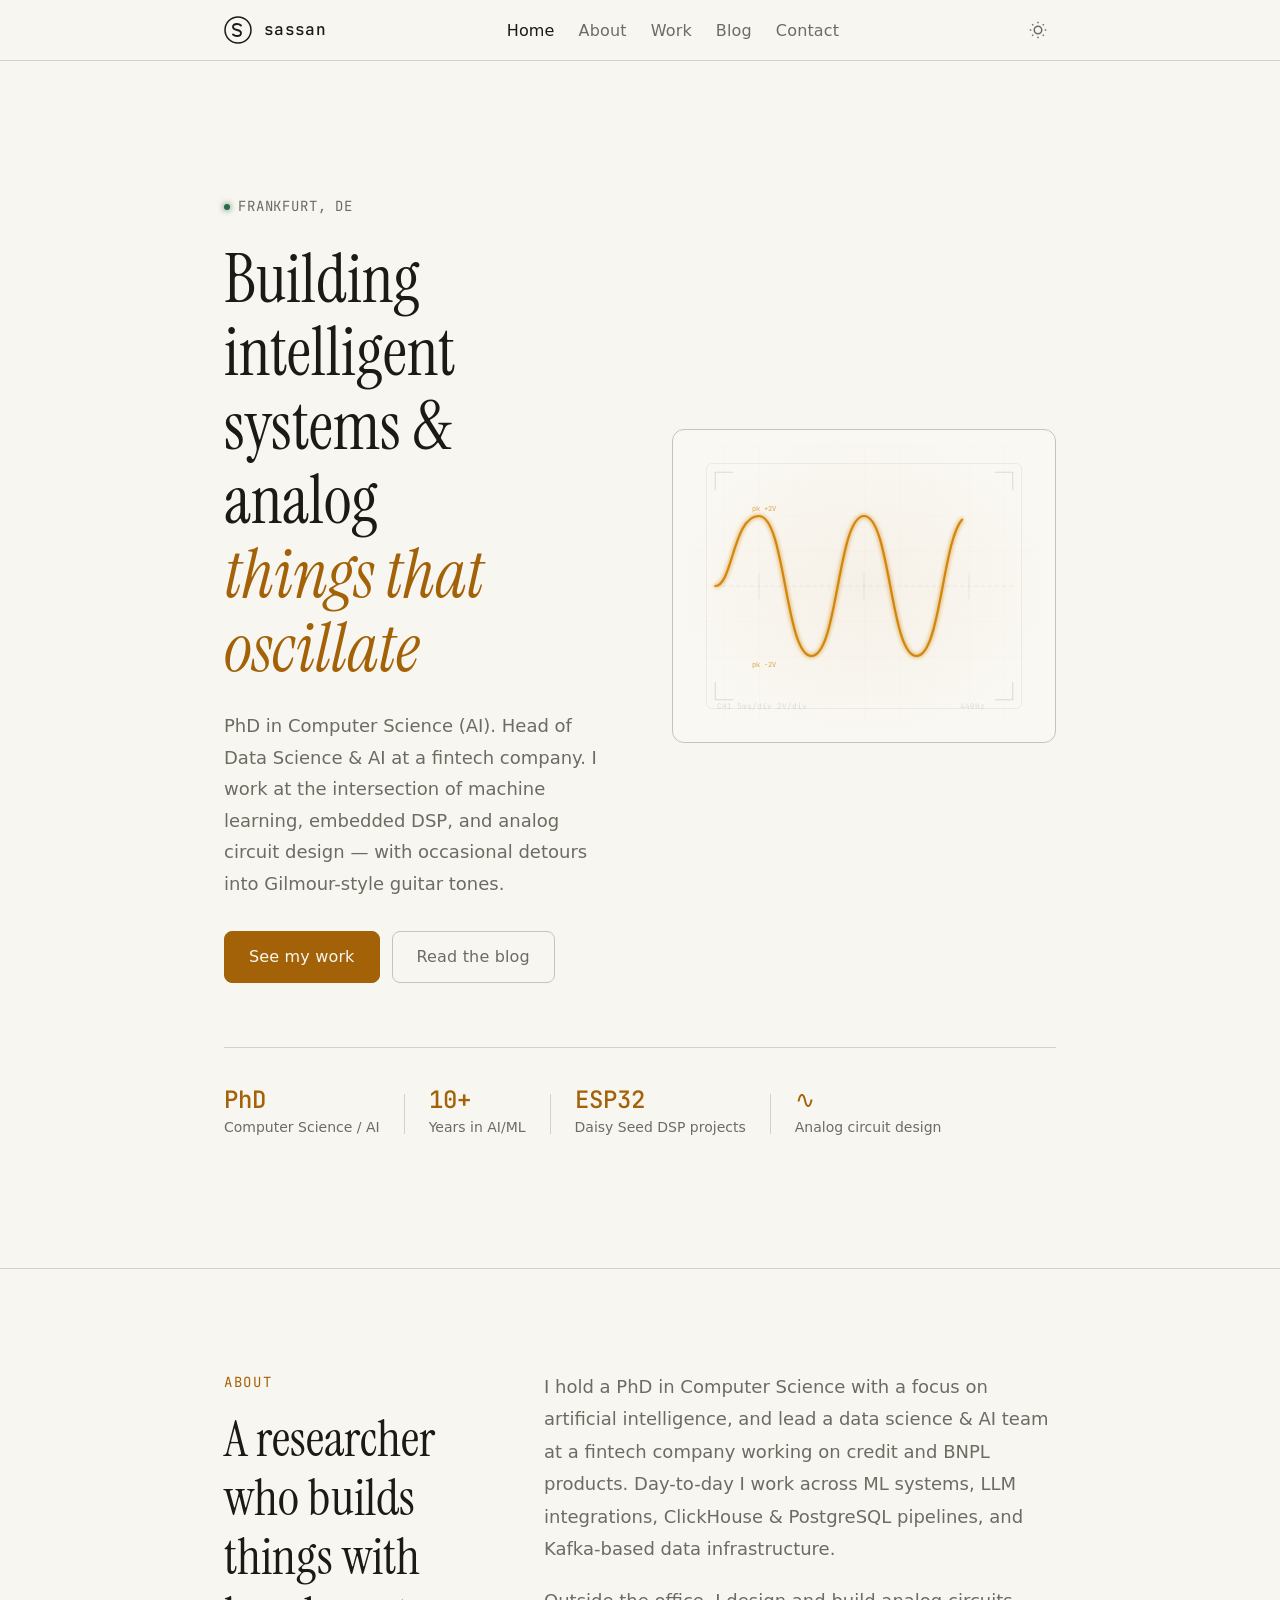
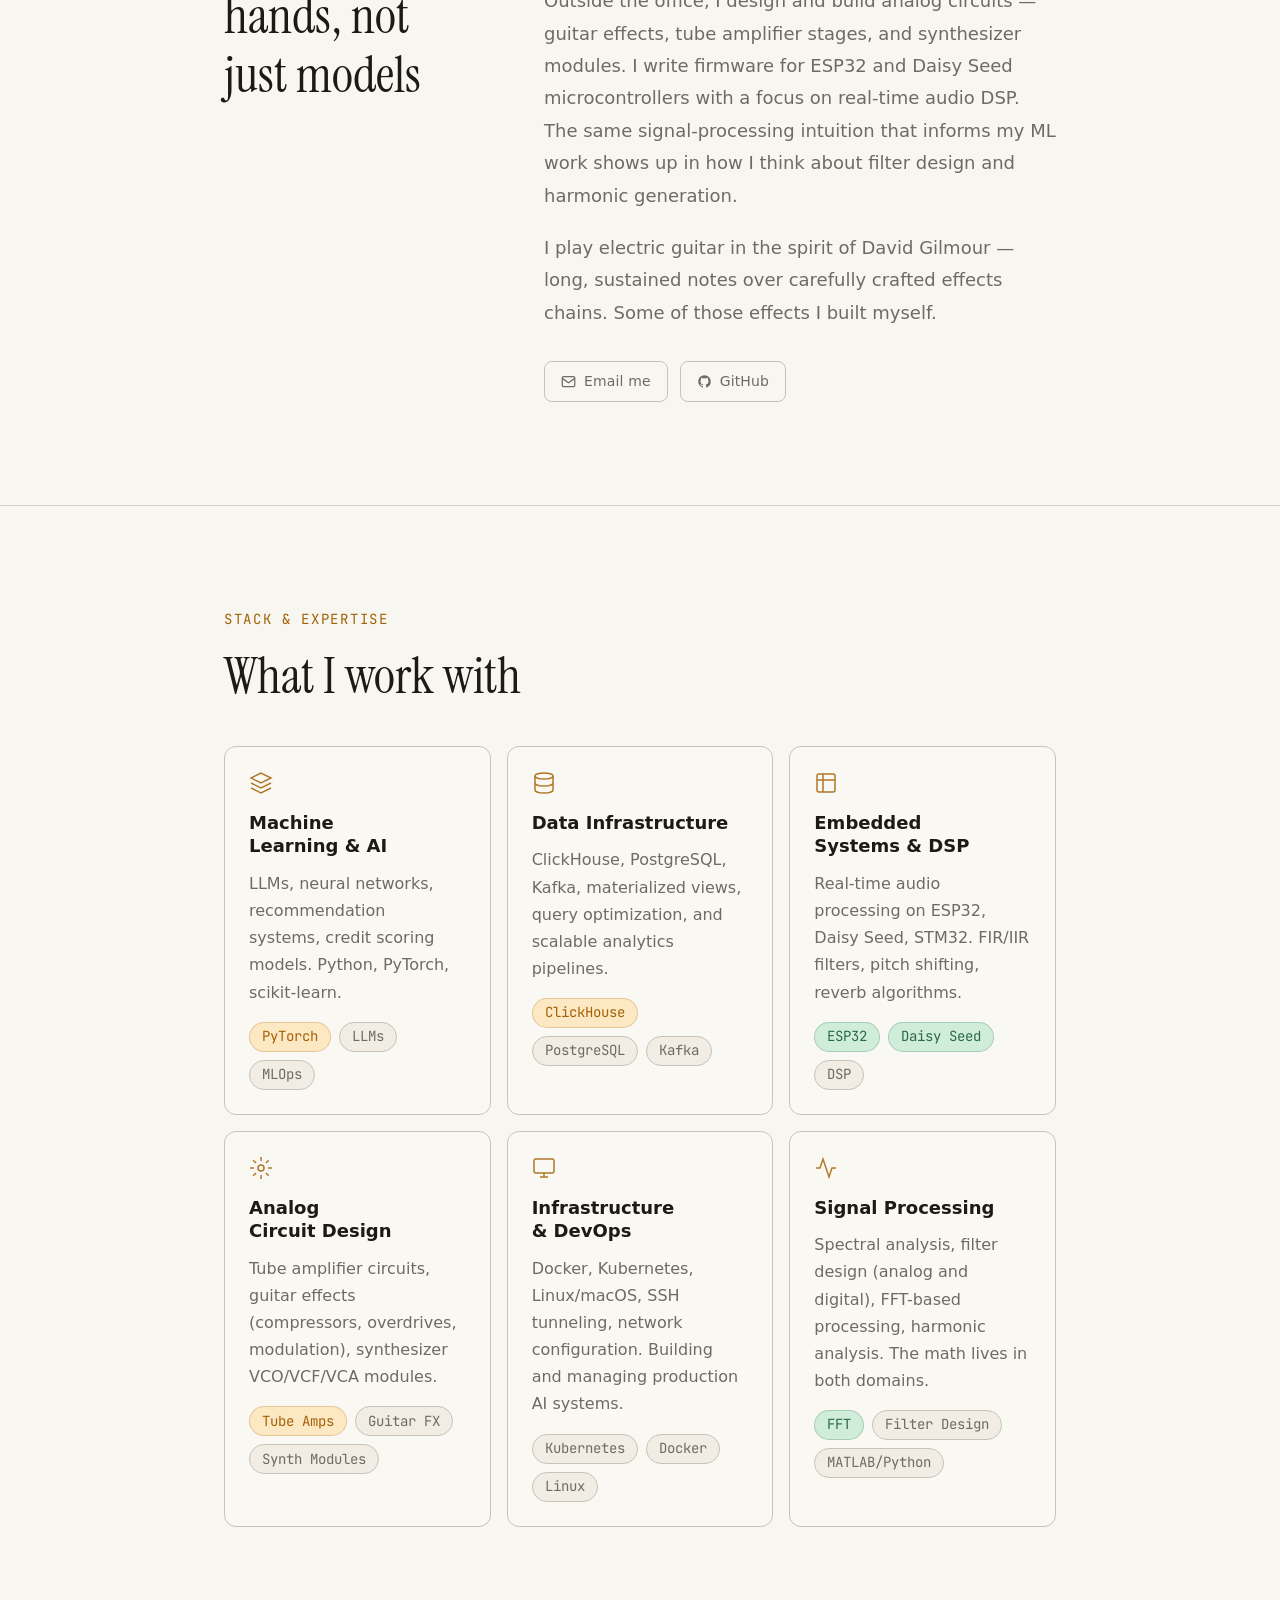
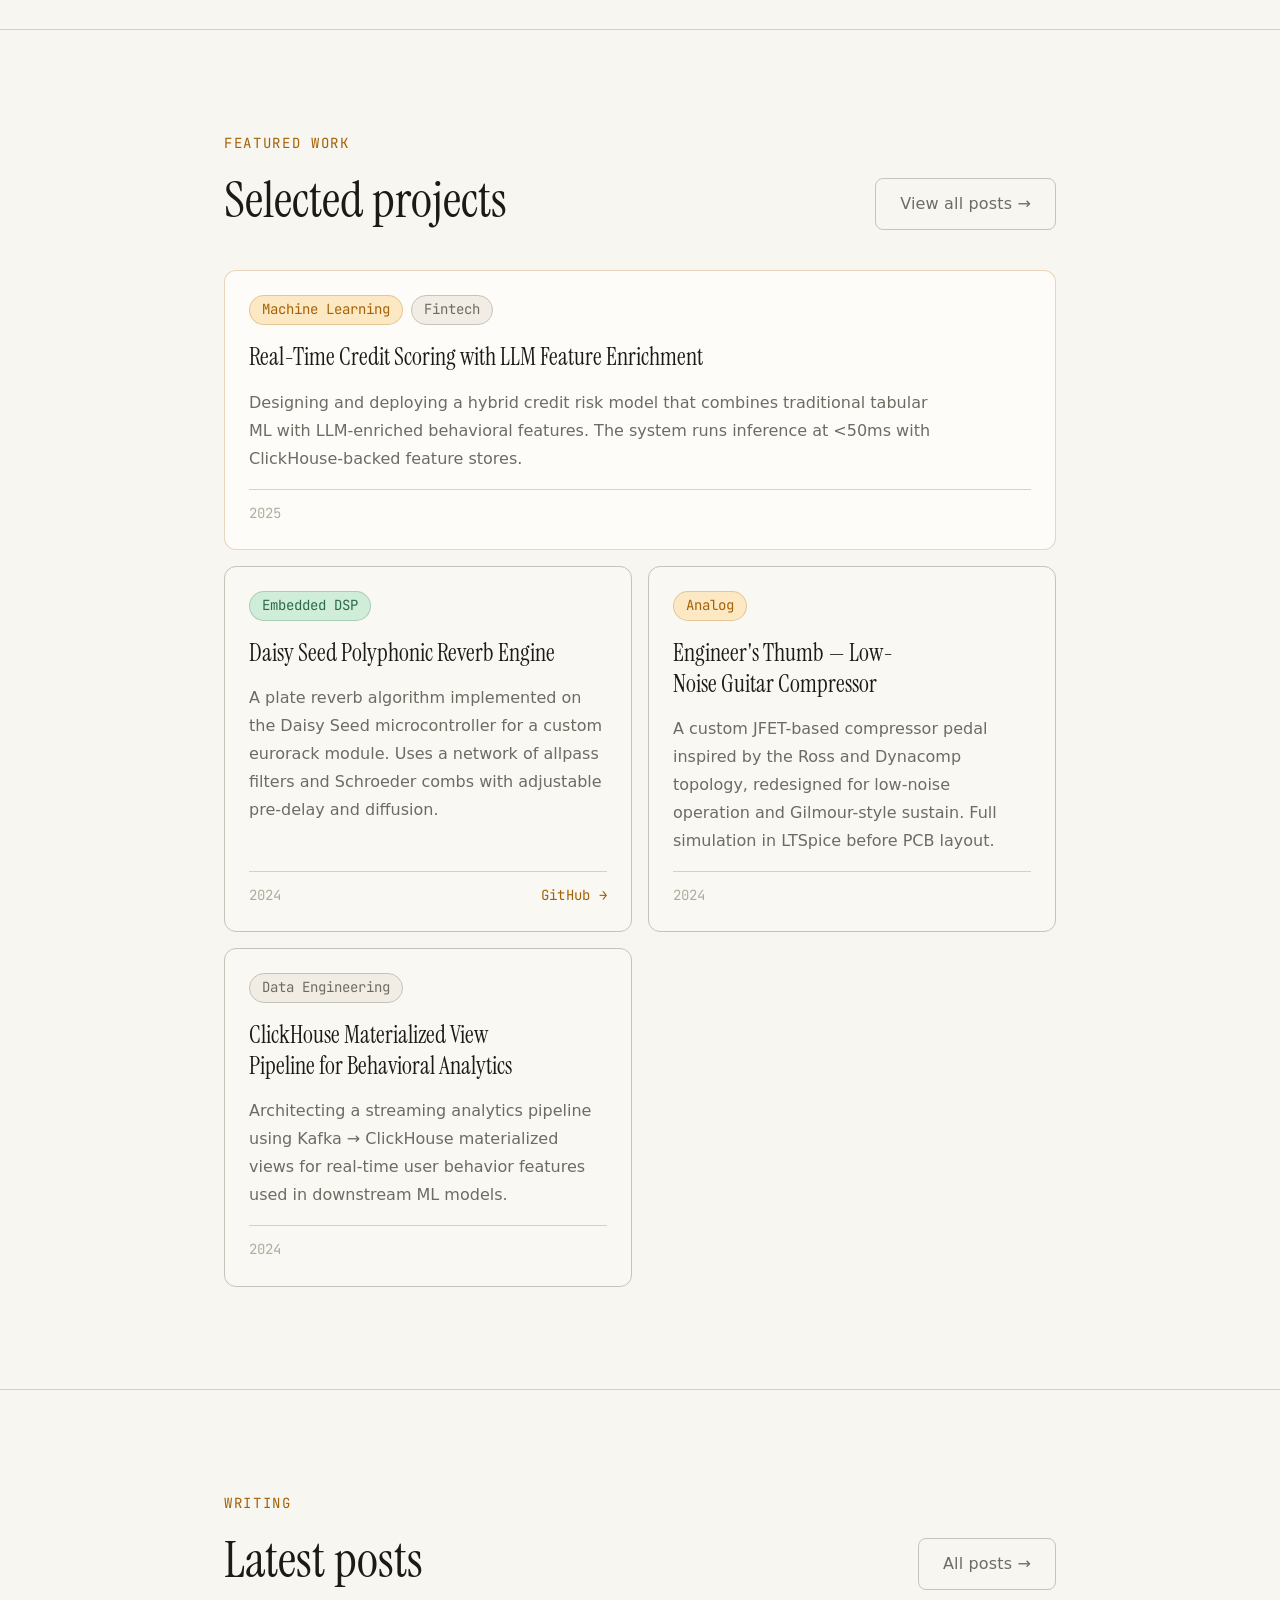
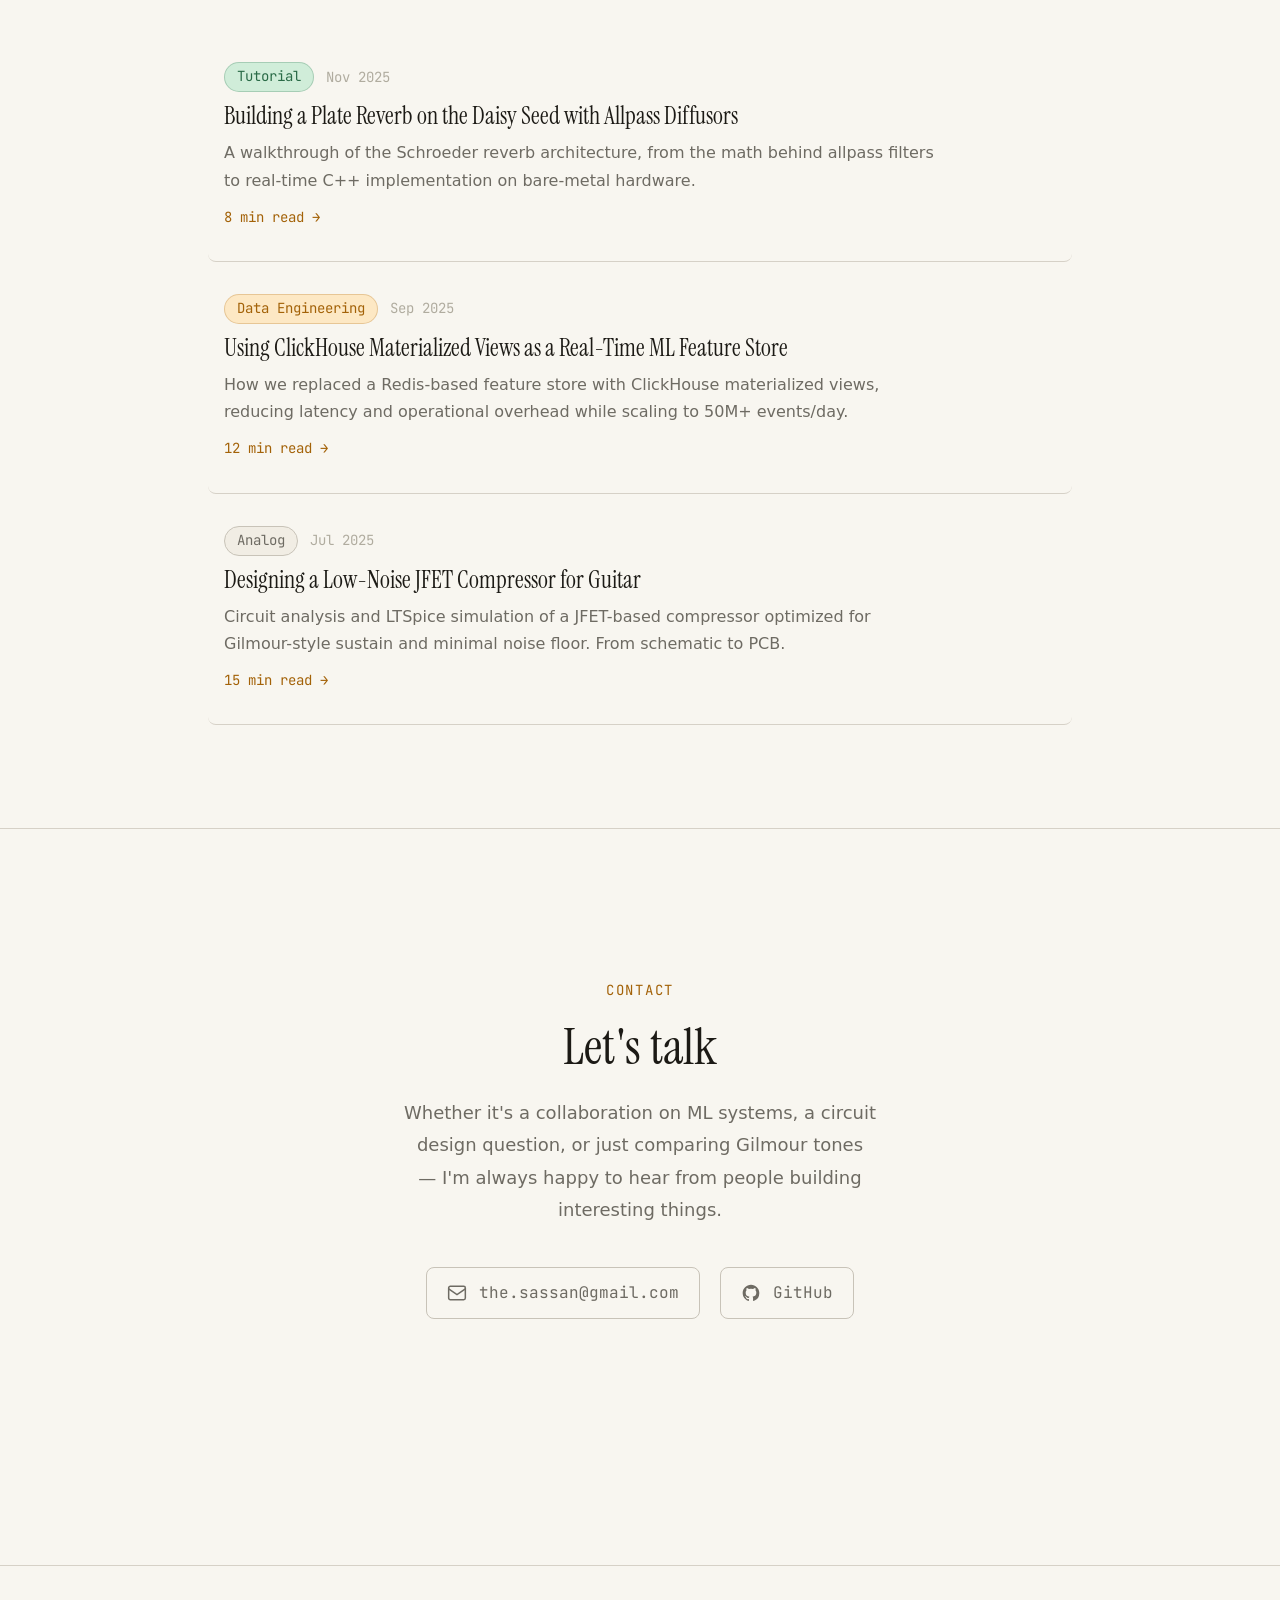
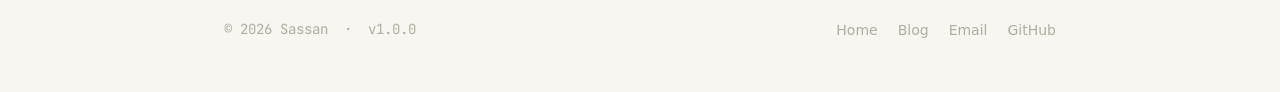
==== index.html @ 15b0aefb "Initial personal website — home, blog index, sample post" ====
<!DOCTYPE html>
<html lang="en" data-theme="dark">
<head>
  <meta charset="UTF-8" />
  <meta name="viewport" content="width=device-width, initial-scale=1.0" />
  <title>Sassan — AI Researcher, Engineer & Maker</title>
  <meta name="description" content="PhD in Computer Science (AI). Data Science & AI team lead. Builder of circuits, synthesizers, and intelligent systems." />
  <meta property="og:title" content="Sassan — AI Researcher, Engineer & Maker" />
  <meta property="og:description" content="PhD in CS/AI. Building intelligent systems, analog circuits, and DSP projects." />
  <meta property="og:type" content="website" />
  <link rel="canonical" href="https://yourusername.github.io" />

  <!-- Fonts -->
  <link rel="preconnect" href="https://fonts.googleapis.com" />
  <link rel="preconnect" href="https://fonts.gstatic.com" crossorigin />
  <link href="https://fonts.googleapis.com/css2?family=Instrument+Serif:ital@0;1&family=JetBrains+Mono:wght@300;400;500&display=swap" rel="stylesheet" />
  <link href="https://api.fontshare.com/v2/css?f[]=geist@300,400,500,600&display=swap" rel="stylesheet" />

  <!-- Favicon (inline SVG) -->
  <link rel="icon" href="data:image/svg+xml,<svg xmlns='http://www.w3.org/2000/svg' viewBox='0 0 32 32'><rect width='32' height='32' rx='6' fill='%23d4870a'/><text x='6' y='23' font-family='monospace' font-size='18' font-weight='bold' fill='%230e0d0b'>S</text></svg>" />

  <link rel="stylesheet" href="css/tokens.css" />
  <link rel="stylesheet" href="css/base.css" />
  <link rel="stylesheet" href="css/home.css" />

  <!-- Theme: apply before paint to prevent flash -->
  <script>
    (function(){
      var stored = null;
      var prefersDark = window.matchMedia('(prefers-color-scheme: dark)').matches;
      document.documentElement.setAttribute('data-theme', prefersDark ? 'dark' : 'light');
    })();
  </script>
</head>
<body>

  <!-- ======================================================
       HEADER
  ====================================================== -->
  <header class="site-header" id="site-header">
    <div class="container">
      <nav class="nav-inner" aria-label="Main navigation">
        <a href="/" class="nav-logo" aria-label="Sassan — home">
          <svg width="28" height="28" viewBox="0 0 28 28" fill="none" aria-hidden="true">
            <!-- Custom S-mark logo: sine wave through a circle -->
            <circle cx="14" cy="14" r="13" stroke="currentColor" stroke-width="1.5"/>
            <path d="M9 18.5 C9 18.5 10.5 20 13 20 C15.5 20 17 18.5 17 17 C17 15.5 15.5 14.5 13 14 C10.5 13.5 9 12.5 9 11 C9 9.5 10.5 8 13 8 C15.5 8 17 9.5 17 9.5" stroke="currentColor" stroke-width="1.8" stroke-linecap="round"/>
          </svg>
          <span>sassan</span>
        </a>

        <ul class="nav-links" id="nav-links" role="list">
          <li><a href="/" aria-current="page">Home</a></li>
          <li><a href="#about">About</a></li>
          <li><a href="#work">Work</a></li>
          <li><a href="blog/">Blog</a></li>
          <li><a href="#contact">Contact</a></li>
        </ul>

        <div class="nav-actions">
          <button class="theme-toggle" data-theme-toggle aria-label="Switch to light mode">
            <svg width="18" height="18" viewBox="0 0 24 24" fill="none" stroke="currentColor" stroke-width="2">
              <path d="M21 12.79A9 9 0 1 1 11.21 3 7 7 0 0 0 21 12.79z"/>
            </svg>
          </button>
          <button class="nav-mobile-toggle" id="nav-mobile-toggle" aria-label="Open menu" aria-expanded="false" aria-controls="nav-links">
            <svg width="20" height="20" viewBox="0 0 24 24" fill="none" stroke="currentColor" stroke-width="2">
              <line x1="3" y1="6" x2="21" y2="6"/><line x1="3" y1="12" x2="21" y2="12"/><line x1="3" y1="18" x2="21" y2="18"/>
            </svg>
          </button>
        </div>
      </nav>
    </div>
  </header>

  <main>

    <!-- ======================================================
         HERO
    ====================================================== -->
    <section class="hero" aria-labelledby="hero-heading">
      <div class="container">
        <div class="hero-inner">
          <div class="hero-text">
            <p class="hero-eyebrow">
              <span class="hero-eyebrow-dot"></span>
              Frankfurt, DE
            </p>
            <h1 class="hero-heading" id="hero-heading">
              Building intelligent<br>systems &amp; analog<br>
              <em>things that oscillate</em>
            </h1>
            <p class="hero-sub">
              PhD in Computer Science (AI). Head of Data Science &amp; AI at a fintech company.
              I work at the intersection of machine learning, embedded DSP, and analog circuit design —
              with occasional detours into Gilmour-style guitar tones.
            </p>
            <div class="hero-cta">
              <a href="#work" class="btn btn--primary">See my work</a>
              <a href="blog/" class="btn btn--ghost">Read the blog</a>
            </div>
          </div>

          <div class="hero-visual" aria-hidden="true">
            <div class="hero-circuit-art">
              <!-- Decorative oscilloscope / circuit art SVG -->
              <svg viewBox="0 0 400 320" fill="none" xmlns="http://www.w3.org/2000/svg" class="circuit-svg">
                <!-- Grid -->
                <defs>
                  <pattern id="grid" width="40" height="40" patternUnits="userSpaceOnUse">
                    <path d="M 40 0 L 0 0 0 40" fill="none" stroke="currentColor" stroke-width="0.5" opacity="0.12"/>
                  </pattern>
                  <filter id="glow">
                    <feGaussianBlur stdDeviation="2.5" result="coloredBlur"/>
                    <feMerge><feMergeNode in="coloredBlur"/><feMergeNode in="SourceGraphic"/></feMerge>
                  </filter>
                </defs>
                <rect width="400" height="320" fill="url(#grid)" rx="8"/>

                <!-- Oscilloscope bezel -->
                <rect x="20" y="20" width="360" height="280" rx="6" stroke="currentColor" stroke-width="1" opacity="0.2"/>

                <!-- Sine wave path -->
                <path class="osc-wave"
                  d="M 30 160 C 50 160 50 80 80 80 C 110 80 110 240 140 240 C 170 240 170 80 200 80 C 230 80 230 240 260 240 C 290 240 290 80 320 80 C 350 80 350 160 370 160"
                  stroke="#d4870a" stroke-width="2.5" filter="url(#glow)" stroke-linecap="round"/>

                <!-- Horizontal axis -->
                <line x1="30" y1="160" x2="370" y2="160" stroke="currentColor" stroke-width="0.8" opacity="0.3" stroke-dasharray="4 4"/>

                <!-- Vertical markers -->
                <line x1="80" y1="145" x2="80" y2="175" stroke="currentColor" stroke-width="0.8" opacity="0.3"/>
                <line x1="200" y1="145" x2="200" y2="175" stroke="currentColor" stroke-width="0.8" opacity="0.3"/>
                <line x1="320" y1="145" x2="320" y2="175" stroke="currentColor" stroke-width="0.8" opacity="0.3"/>

                <!-- Labels -->
                <text x="32" y="300" font-family="'JetBrains Mono', monospace" font-size="9" fill="currentColor" opacity="0.35">CH1  5ms/div  2V/div</text>
                <text x="310" y="300" font-family="'JetBrains Mono', monospace" font-size="9" fill="currentColor" opacity="0.35">440Hz</text>

                <!-- Corner decorations -->
                <path d="M 30 50 L 30 30 L 50 30" stroke="currentColor" stroke-width="1.2" opacity="0.4" stroke-linecap="round"/>
                <path d="M 370 50 L 370 30 L 350 30" stroke="currentColor" stroke-width="1.2" opacity="0.4" stroke-linecap="round"/>
                <path d="M 30 270 L 30 290 L 50 290" stroke="currentColor" stroke-width="1.2" opacity="0.4" stroke-linecap="round"/>
                <path d="M 370 270 L 370 290 L 350 290" stroke="currentColor" stroke-width="1.2" opacity="0.4" stroke-linecap="round"/>

                <!-- Data labels floating -->
                <text x="72" y="74" font-family="'JetBrains Mono', monospace" font-size="8" fill="#d4870a" opacity="0.7">pk +2V</text>
                <text x="72" y="252" font-family="'JetBrains Mono', monospace" font-size="8" fill="#d4870a" opacity="0.7">pk -2V</text>
              </svg>
            </div>
          </div>
        </div>

        <!-- Stat strip -->
        <div class="hero-stats" role="list">
          <div class="stat" role="listitem">
            <span class="stat-value">PhD</span>
            <span class="stat-label">Computer Science / AI</span>
          </div>
          <div class="stat-divider" aria-hidden="true"></div>
          <div class="stat" role="listitem">
            <span class="stat-value">10+</span>
            <span class="stat-label">Years in AI/ML</span>
          </div>
          <div class="stat-divider" aria-hidden="true"></div>
          <div class="stat" role="listitem">
            <span class="stat-value">ESP32</span>
            <span class="stat-label">Daisy Seed DSP projects</span>
          </div>
          <div class="stat-divider" aria-hidden="true"></div>
          <div class="stat" role="listitem">
            <span class="stat-value">∿</span>
            <span class="stat-label">Analog circuit design</span>
          </div>
        </div>
      </div>
    </section>

    <!-- ======================================================
         ABOUT
    ====================================================== -->
    <section class="section about-section" id="about" aria-labelledby="about-heading">
      <div class="container">
        <div class="about-grid">
          <div class="about-left">
            <p class="section-label">About</p>
            <h2 class="section-title" id="about-heading">A researcher who builds things with hands, not just models</h2>
          </div>
          <div class="about-right">
            <p class="about-body">
              I hold a PhD in Computer Science with a focus on artificial intelligence, and lead a
              data science &amp; AI team at a fintech company working on credit and BNPL products.
              Day-to-day I work across ML systems, LLM integrations, ClickHouse &amp; PostgreSQL pipelines,
              and Kafka-based data infrastructure.
            </p>
            <p class="about-body">
              Outside the office, I design and build analog circuits — guitar effects, tube amplifier stages,
              and synthesizer modules. I write firmware for ESP32 and Daisy Seed microcontrollers
              with a focus on real-time audio DSP. The same signal-processing intuition that informs
              my ML work shows up in how I think about filter design and harmonic generation.
            </p>
            <p class="about-body">
              I play electric guitar in the spirit of David Gilmour — long, sustained notes over
              carefully crafted effects chains. Some of those effects I built myself.
            </p>
            <div class="about-links">
              <a href="mailto:the.sassan@gmail.com" class="btn btn--ghost btn--sm">
                <svg width="15" height="15" viewBox="0 0 24 24" fill="none" stroke="currentColor" stroke-width="2" aria-hidden="true"><rect x="2" y="4" width="20" height="16" rx="2"/><path d="m22 7-10 7L2 7"/></svg>
                Email me
              </a>
              <a href="https://github.com/yourusername" class="btn btn--ghost btn--sm" target="_blank" rel="noopener">
                <svg width="15" height="15" viewBox="0 0 24 24" fill="currentColor" aria-hidden="true"><path d="M12 2C6.477 2 2 6.484 2 12.017c0 4.425 2.865 8.18 6.839 9.504.5.092.682-.217.682-.483 0-.237-.008-.868-.013-1.703-2.782.605-3.369-1.343-3.369-1.343-.454-1.158-1.11-1.466-1.11-1.466-.908-.62.069-.608.069-.608 1.003.07 1.531 1.032 1.531 1.032.892 1.53 2.341 1.088 2.91.832.092-.647.35-1.088.636-1.338-2.22-.253-4.555-1.113-4.555-4.951 0-1.093.39-1.988 1.029-2.688-.103-.253-.446-1.272.098-2.65 0 0 .84-.27 2.75 1.026A9.564 9.564 0 0 1 12 6.844a9.59 9.59 0 0 1 2.504.337c1.909-1.296 2.747-1.027 2.747-1.027.546 1.379.202 2.398.1 2.651.64.7 1.028 1.595 1.028 2.688 0 3.848-2.339 4.695-4.566 4.943.359.309.678.92.678 1.855 0 1.338-.012 2.419-.012 2.747 0 .268.18.58.688.482A10.02 10.02 0 0 0 22 12.017C22 6.484 17.522 2 12 2z"/></svg>
                GitHub
              </a>
            </div>
          </div>
        </div>
      </div>
    </section>

    <!-- ======================================================
         SKILLS / STACK
    ====================================================== -->
    <section class="section skills-section" id="skills" aria-labelledby="skills-heading">
      <div class="container">
        <p class="section-label">Stack &amp; Expertise</p>
        <h2 class="section-title" id="skills-heading">What I work with</h2>

        <div class="skills-grid">
          <div class="skill-card">
            <div class="skill-icon" aria-hidden="true">
              <svg width="24" height="24" viewBox="0 0 24 24" fill="none" stroke="currentColor" stroke-width="1.5">
                <path d="M12 2L2 7l10 5 10-5-10-5z"/><path d="M2 17l10 5 10-5"/><path d="M2 12l10 5 10-5"/>
              </svg>
            </div>
            <h3 class="skill-title">Machine Learning &amp; AI</h3>
            <p class="skill-body">LLMs, neural networks, recommendation systems, credit scoring models. Python, PyTorch, scikit-learn.</p>
            <div class="skill-tags">
              <span class="tag tag--amber">PyTorch</span>
              <span class="tag">LLMs</span>
              <span class="tag">MLOps</span>
            </div>
          </div>

          <div class="skill-card">
            <div class="skill-icon" aria-hidden="true">
              <svg width="24" height="24" viewBox="0 0 24 24" fill="none" stroke="currentColor" stroke-width="1.5">
                <ellipse cx="12" cy="5" rx="9" ry="3"/><path d="M3 5v14a9 3 0 0 0 18 0V5"/><path d="M3 12a9 3 0 0 0 18 0"/>
              </svg>
            </div>
            <h3 class="skill-title">Data Infrastructure</h3>
            <p class="skill-body">ClickHouse, PostgreSQL, Kafka, materialized views, query optimization, and scalable analytics pipelines.</p>
            <div class="skill-tags">
              <span class="tag tag--amber">ClickHouse</span>
              <span class="tag">PostgreSQL</span>
              <span class="tag">Kafka</span>
            </div>
          </div>

          <div class="skill-card">
            <div class="skill-icon" aria-hidden="true">
              <svg width="24" height="24" viewBox="0 0 24 24" fill="none" stroke="currentColor" stroke-width="1.5">
                <path d="M9 3H5a2 2 0 0 0-2 2v4m6-6h10a2 2 0 0 1 2 2v4M9 3v18m0 0h10a2 2 0 0 0 2-2V9M9 21H5a2 2 0 0 1-2-2V9m0 0h18"/>
              </svg>
            </div>
            <h3 class="skill-title">Embedded Systems &amp; DSP</h3>
            <p class="skill-body">Real-time audio processing on ESP32, Daisy Seed, STM32. FIR/IIR filters, pitch shifting, reverb algorithms.</p>
            <div class="skill-tags">
              <span class="tag tag--green">ESP32</span>
              <span class="tag tag--green">Daisy Seed</span>
              <span class="tag">DSP</span>
            </div>
          </div>

          <div class="skill-card">
            <div class="skill-icon" aria-hidden="true">
              <svg width="24" height="24" viewBox="0 0 24 24" fill="none" stroke="currentColor" stroke-width="1.5">
                <circle cx="12" cy="12" r="3"/><path d="M12 1v4M12 19v4M4.22 4.22l2.83 2.83M16.95 16.95l2.83 2.83M1 12h4M19 12h4M4.22 19.78l2.83-2.83M16.95 7.05l2.83-2.83"/>
              </svg>
            </div>
            <h3 class="skill-title">Analog Circuit Design</h3>
            <p class="skill-body">Tube amplifier circuits, guitar effects (compressors, overdrives, modulation), synthesizer VCO/VCF/VCA modules.</p>
            <div class="skill-tags">
              <span class="tag tag--amber">Tube Amps</span>
              <span class="tag">Guitar FX</span>
              <span class="tag">Synth Modules</span>
            </div>
          </div>

          <div class="skill-card">
            <div class="skill-icon" aria-hidden="true">
              <svg width="24" height="24" viewBox="0 0 24 24" fill="none" stroke="currentColor" stroke-width="1.5">
                <rect x="2" y="3" width="20" height="14" rx="2"/><path d="M8 21h8M12 17v4"/>
              </svg>
            </div>
            <h3 class="skill-title">Infrastructure &amp; DevOps</h3>
            <p class="skill-body">Docker, Kubernetes, Linux/macOS, SSH tunneling, network configuration. Building and managing production AI systems.</p>
            <div class="skill-tags">
              <span class="tag">Kubernetes</span>
              <span class="tag">Docker</span>
              <span class="tag">Linux</span>
            </div>
          </div>

          <div class="skill-card">
            <div class="skill-icon" aria-hidden="true">
              <svg width="24" height="24" viewBox="0 0 24 24" fill="none" stroke="currentColor" stroke-width="1.5">
                <polyline points="22 12 18 12 15 21 9 3 6 12 2 12"/>
              </svg>
            </div>
            <h3 class="skill-title">Signal Processing</h3>
            <p class="skill-body">Spectral analysis, filter design (analog and digital), FFT-based processing, harmonic analysis. The math lives in both domains.</p>
            <div class="skill-tags">
              <span class="tag tag--green">FFT</span>
              <span class="tag">Filter Design</span>
              <span class="tag">MATLAB/Python</span>
            </div>
          </div>
        </div>
      </div>
    </section>

    <!-- ======================================================
         FEATURED WORK
    ====================================================== -->
    <section class="section work-section" id="work" aria-labelledby="work-heading">
      <div class="container">
        <div class="work-header">
          <div>
            <p class="section-label">Featured Work</p>
            <h2 class="section-title" id="work-heading">Selected projects</h2>
          </div>
          <a href="blog/" class="btn btn--ghost">View all posts →</a>
        </div>

        <div class="work-grid">
          <article class="work-card work-card--featured">
            <div class="work-card-label">
              <span class="tag tag--amber">Machine Learning</span>
              <span class="tag">Fintech</span>
            </div>
            <h3 class="work-card-title">Real-Time Credit Scoring with LLM Feature Enrichment</h3>
            <p class="work-card-body">
              Designing and deploying a hybrid credit risk model that combines traditional tabular ML with
              LLM-enriched behavioral features. The system runs inference at &lt;50ms with ClickHouse-backed
              feature stores.
            </p>
            <div class="work-card-footer">
              <span class="work-date">2025</span>
            </div>
          </article>

          <article class="work-card">
            <div class="work-card-label">
              <span class="tag tag--green">Embedded DSP</span>
            </div>
            <h3 class="work-card-title">Daisy Seed Polyphonic Reverb Engine</h3>
            <p class="work-card-body">
              A plate reverb algorithm implemented on the Daisy Seed microcontroller for a custom eurorack module.
              Uses a network of allpass filters and Schroeder combs with adjustable pre-delay and diffusion.
            </p>
            <div class="work-card-footer">
              <span class="work-date">2024</span>
              <a href="https://github.com/yourusername" class="work-card-link" target="_blank" rel="noopener">
                GitHub →
              </a>
            </div>
          </article>

          <article class="work-card">
            <div class="work-card-label">
              <span class="tag tag--amber">Analog</span>
            </div>
            <h3 class="work-card-title">Engineer's Thumb — Low-Noise Guitar Compressor</h3>
            <p class="work-card-body">
              A custom JFET-based compressor pedal inspired by the Ross and Dynacomp topology,
              redesigned for low-noise operation and Gilmour-style sustain. Full simulation in LTSpice
              before PCB layout.
            </p>
            <div class="work-card-footer">
              <span class="work-date">2024</span>
            </div>
          </article>

          <article class="work-card">
            <div class="work-card-label">
              <span class="tag">Data Engineering</span>
            </div>
            <h3 class="work-card-title">ClickHouse Materialized View Pipeline for Behavioral Analytics</h3>
            <p class="work-card-body">
              Architecting a streaming analytics pipeline using Kafka → ClickHouse materialized views
              for real-time user behavior features used in downstream ML models.
            </p>
            <div class="work-card-footer">
              <span class="work-date">2024</span>
            </div>
          </article>
        </div>
      </div>
    </section>

    <!-- ======================================================
         BLOG PREVIEW
    ====================================================== -->
    <section class="section blog-preview-section" id="blog-preview" aria-labelledby="blog-preview-heading">
      <div class="container">
        <div class="work-header">
          <div>
            <p class="section-label">Writing</p>
            <h2 class="section-title" id="blog-preview-heading">Latest posts</h2>
          </div>
          <a href="blog/" class="btn btn--ghost">All posts →</a>
        </div>

        <div class="blog-preview-list">
          <a href="posts/allpass-reverb-daisy.html" class="blog-preview-item">
            <div class="blog-preview-meta">
              <span class="tag tag--green">Tutorial</span>
              <time class="blog-date" datetime="2025-11-10">Nov 2025</time>
            </div>
            <h3 class="blog-preview-title">Building a Plate Reverb on the Daisy Seed with Allpass Diffusors</h3>
            <p class="blog-preview-excerpt">A walkthrough of the Schroeder reverb architecture, from the math behind allpass filters to real-time C++ implementation on bare-metal hardware.</p>
            <span class="blog-preview-read">8 min read →</span>
          </a>

          <a href="posts/clickhouse-ml-features.html" class="blog-preview-item">
            <div class="blog-preview-meta">
              <span class="tag tag--amber">Data Engineering</span>
              <time class="blog-date" datetime="2025-09-22">Sep 2025</time>
            </div>
            <h3 class="blog-preview-title">Using ClickHouse Materialized Views as a Real-Time ML Feature Store</h3>
            <p class="blog-preview-excerpt">How we replaced a Redis-based feature store with ClickHouse materialized views, reducing latency and operational overhead while scaling to 50M+ events/day.</p>
            <span class="blog-preview-read">12 min read →</span>
          </a>

          <a href="posts/jfet-compressor.html" class="blog-preview-item">
            <div class="blog-preview-meta">
              <span class="tag">Analog</span>
              <time class="blog-date" datetime="2025-07-04">Jul 2025</time>
            </div>
            <h3 class="blog-preview-title">Designing a Low-Noise JFET Compressor for Guitar</h3>
            <p class="blog-preview-excerpt">Circuit analysis and LTSpice simulation of a JFET-based compressor optimized for Gilmour-style sustain and minimal noise floor. From schematic to PCB.</p>
            <span class="blog-preview-read">15 min read →</span>
          </a>
        </div>
      </div>
    </section>

    <!-- ======================================================
         CONTACT
    ====================================================== -->
    <section class="section contact-section" id="contact" aria-labelledby="contact-heading">
      <div class="container container--narrow">
        <div class="contact-inner">
          <p class="section-label">Contact</p>
          <h2 class="section-title" id="contact-heading">Let's talk</h2>
          <p class="contact-body">
            Whether it's a collaboration on ML systems, a circuit design question, or just comparing Gilmour tones —
            I'm always happy to hear from people building interesting things.
          </p>
          <div class="contact-links">
            <a href="mailto:the.sassan@gmail.com" class="contact-link">
              <svg width="20" height="20" viewBox="0 0 24 24" fill="none" stroke="currentColor" stroke-width="1.8" aria-hidden="true"><rect x="2" y="4" width="20" height="16" rx="2"/><path d="m22 7-10 7L2 7"/></svg>
              the.sassan@gmail.com
            </a>
            <a href="https://github.com/yourusername" class="contact-link" target="_blank" rel="noopener">
              <svg width="20" height="20" viewBox="0 0 24 24" fill="currentColor" aria-hidden="true"><path d="M12 2C6.477 2 2 6.484 2 12.017c0 4.425 2.865 8.18 6.839 9.504.5.092.682-.217.682-.483 0-.237-.008-.868-.013-1.703-2.782.605-3.369-1.343-3.369-1.343-.454-1.158-1.11-1.466-1.11-1.466-.908-.62.069-.608.069-.608 1.003.07 1.531 1.032 1.531 1.032.892 1.53 2.341 1.088 2.91.832.092-.647.35-1.088.636-1.338-2.22-.253-4.555-1.113-4.555-4.951 0-1.093.39-1.988 1.029-2.688-.103-.253-.446-1.272.098-2.65 0 0 .84-.27 2.75 1.026A9.564 9.564 0 0 1 12 6.844a9.59 9.59 0 0 1 2.504.337c1.909-1.296 2.747-1.027 2.747-1.027.546 1.379.202 2.398.1 2.651.64.7 1.028 1.595 1.028 2.688 0 3.848-2.339 4.695-4.566 4.943.359.309.678.92.678 1.855 0 1.338-.012 2.419-.012 2.747 0 .268.18.58.688.482A10.02 10.02 0 0 0 22 12.017C22 6.484 17.522 2 12 2z"/></svg>
              GitHub
            </a>
          </div>
        </div>
      </div>
    </section>

  </main>

  <!-- ======================================================
       FOOTER
  ====================================================== -->
  <footer class="site-footer">
    <div class="container">
      <div class="footer-inner">
        <p class="footer-copy">© 2026 Sassan &nbsp;·&nbsp; <span style="font-family:var(--font-mono)">v1.0.0</span></p>
        <ul class="footer-links" role="list">
          <li><a href="/">Home</a></li>
          <li><a href="blog/">Blog</a></li>
          <li><a href="mailto:the.sassan@gmail.com">Email</a></li>
          <li><a href="https://github.com/yourusername" target="_blank" rel="noopener">GitHub</a></li>
        </ul>
      </div>
    </div>
  </footer>

  <script src="js/main.js"></script>
</body>
</html>
---- css/tokens.css ----
/* ============================================================
   DESIGN TOKENS — Amber/Tube amp palette + dark-first
   ============================================================ */

:root,
[data-theme='dark'] {
  /* Surfaces — deep charcoal, warm undertone */
  --color-bg: #0e0d0b;
  --color-surface: #141310;
  --color-surface-2: #1a1916;
  --color-surface-offset: #1f1e1b;
  --color-surface-offset-2: #252420;
  --color-surface-dynamic: #2e2c28;
  --color-divider: #2a2825;
  --color-border: #3a3834;

  /* Text */
  --color-text: #e8e4dc;
  --color-text-muted: #8a8680;
  --color-text-faint: #504e49;
  --color-text-inverse: #0e0d0b;

  /* Primary Accent — amber/golden tube glow */
  --color-primary: #d4870a;
  --color-primary-hover: #e89c1a;
  --color-primary-active: #f5b030;
  --color-primary-highlight: #2d2318;

  /* Secondary — oscilloscope green */
  --color-secondary: #3d8b60;
  --color-secondary-hover: #4fa876;
  --color-secondary-highlight: #1a2d22;

  /* Error / Warning */
  --color-error: #c9423a;
  --color-error-highlight: #2d1a18;
  --color-success: #4fa876;
  --color-success-highlight: #1a2d22;

  /* Shadows */
  --shadow-sm: 0 1px 3px oklch(0 0 0 / 0.4);
  --shadow-md: 0 4px 16px oklch(0 0 0 / 0.5);
  --shadow-lg: 0 12px 40px oklch(0 0 0 / 0.6);
  --shadow-glow: 0 0 20px oklch(from #d4870a l c h / 0.2);

  /* Radius */
  --radius-sm: 0.25rem;
  --radius-md: 0.5rem;
  --radius-lg: 0.75rem;
  --radius-xl: 1rem;
  --radius-full: 9999px;

  /* Transitions */
  --transition-interactive: 180ms cubic-bezier(0.16, 1, 0.3, 1);
  --transition-slow: 400ms cubic-bezier(0.16, 1, 0.3, 1);
}

[data-theme='light'] {
  --color-bg: #f8f6f0;
  --color-surface: #faf8f3;
  --color-surface-2: #fdfcf9;
  --color-surface-offset: #f1ede4;
  --color-surface-offset-2: #e9e4da;
  --color-surface-dynamic: #ddd9cf;
  --color-divider: #d6d1c7;
  --color-border: #c8c3b8;

  --color-text: #1c1a15;
  --color-text-muted: #6e6b63;
  --color-text-faint: #b0ac9f;
  --color-text-inverse: #f8f6f0;

  --color-primary: #a36208;
  --color-primary-hover: #bf750d;
  --color-primary-active: #d4870a;
  --color-primary-highlight: #fde8c4;

  --color-secondary: #2a6b47;
  --color-secondary-hover: #3d8b60;
  --color-secondary-highlight: #d0edd9;

  --color-error: #b73830;
  --color-error-highlight: #fde8e7;
  --color-success: #2a6b47;
  --color-success-highlight: #d0edd9;

  --shadow-sm: 0 1px 2px oklch(0.2 0.02 80 / 0.08);
  --shadow-md: 0 4px 12px oklch(0.2 0.02 80 / 0.10);
  --shadow-lg: 0 12px 32px oklch(0.2 0.02 80 / 0.14);
  --shadow-glow: none;
}

@media (prefers-color-scheme: light) {
  :root:not([data-theme]) {
    --color-bg: #f8f6f0;
    --color-surface: #faf8f3;
    --color-surface-2: #fdfcf9;
    --color-surface-offset: #f1ede4;
    --color-surface-offset-2: #e9e4da;
    --color-surface-dynamic: #ddd9cf;
    --color-divider: #d6d1c7;
    --color-border: #c8c3b8;
    --color-text: #1c1a15;
    --color-text-muted: #6e6b63;
    --color-text-faint: #b0ac9f;
    --color-text-inverse: #f8f6f0;
    --color-primary: #a36208;
    --color-primary-hover: #bf750d;
    --color-primary-active: #d4870a;
    --color-primary-highlight: #fde8c4;
    --color-secondary: #2a6b47;
    --color-secondary-hover: #3d8b60;
    --color-secondary-highlight: #d0edd9;
    --color-error: #b73830;
    --color-error-highlight: #fde8e7;
    --color-success: #2a6b47;
    --color-success-highlight: #d0edd9;
    --shadow-sm: 0 1px 2px oklch(0.2 0.02 80 / 0.08);
    --shadow-md: 0 4px 12px oklch(0.2 0.02 80 / 0.10);
    --shadow-lg: 0 12px 32px oklch(0.2 0.02 80 / 0.14);
    --shadow-glow: none;
  }
}

/* Type Scale */
:root {
  --text-xs:   clamp(0.75rem,  0.7rem  + 0.25vw, 0.875rem);
  --text-sm:   clamp(0.875rem, 0.8rem  + 0.35vw, 1rem);
  --text-base: clamp(1rem,     0.95rem + 0.25vw, 1.125rem);
  --text-lg:   clamp(1.125rem, 1rem    + 0.75vw, 1.5rem);
  --text-xl:   clamp(1.5rem,   1.2rem  + 1.25vw, 2.25rem);
  --text-2xl:  clamp(2rem,     1.2rem  + 2.5vw,  3.5rem);
  --text-3xl:  clamp(2.5rem,   1rem    + 4vw,    5rem);
  --text-hero: clamp(3rem,     0.5rem  + 7vw,    8rem);

  /* Spacing */
  --space-1:  0.25rem;
  --space-2:  0.5rem;
  --space-3:  0.75rem;
  --space-4:  1rem;
  --space-5:  1.25rem;
  --space-6:  1.5rem;
  --space-8:  2rem;
  --space-10: 2.5rem;
  --space-12: 3rem;
  --space-16: 4rem;
  --space-20: 5rem;
  --space-24: 6rem;
  --space-32: 8rem;

  /* Fonts */
  --font-mono:    'JetBrains Mono', 'Fira Code', monospace;
  --font-display: 'Instrument Serif', Georgia, serif;
  --font-body:    'Geist', 'Inter', system-ui, sans-serif;

  /* Content widths */
  --content-narrow:  640px;
  --content-default: 960px;
  --content-wide:    1200px;
}
---- css/base.css ----
/* ============================================================
   BASE RESET & GLOBALS
   ============================================================ */

*, *::before, *::after {
  box-sizing: border-box;
  margin: 0;
  padding: 0;
}

html {
  -webkit-text-size-adjust: none;
  text-size-adjust: none;
  -webkit-font-smoothing: antialiased;
  -moz-osx-font-smoothing: grayscale;
  text-rendering: optimizeLegibility;
  scroll-behavior: smooth;
  scroll-padding-top: var(--space-20);
}

body {
  min-height: 100dvh;
  line-height: 1.65;
  font-family: var(--font-body);
  font-size: var(--text-base);
  color: var(--color-text);
  background-color: var(--color-bg);
  transition: background-color var(--transition-slow), color var(--transition-slow);
}

img, picture, video, canvas, svg {
  display: block;
  max-width: 100%;
  height: auto;
}

ul[role='list'], ol[role='list'] { list-style: none; }

input, button, textarea, select { font: inherit; color: inherit; }

h1, h2, h3, h4, h5, h6 {
  text-wrap: balance;
  line-height: 1.2;
  font-family: var(--font-display);
  font-weight: 400;
}

p, li, figcaption {
  text-wrap: pretty;
  max-width: 68ch;
}

::selection {
  background: oklch(from var(--color-primary) l c h / 0.25);
  color: var(--color-text);
}

:focus-visible {
  outline: 2px solid var(--color-primary);
  outline-offset: 3px;
  border-radius: var(--radius-sm);
}

@media (prefers-reduced-motion: reduce) {
  *, *::before, *::after {
    animation-duration: 0.01ms !important;
    animation-iteration-count: 1 !important;
    transition-duration: 0.01ms !important;
    scroll-behavior: auto !important;
  }
}

button { cursor: pointer; background: none; border: none; }

a {
  color: var(--color-primary);
  text-decoration: none;
  transition: color var(--transition-interactive);
}
a:hover { color: var(--color-primary-hover); }

code, kbd, pre {
  font-family: var(--font-mono);
  font-size: 0.9em;
}

pre {
  background: var(--color-surface-offset);
  border: 1px solid var(--color-border);
  border-radius: var(--radius-md);
  padding: var(--space-5) var(--space-6);
  overflow-x: auto;
  line-height: 1.7;
}

code:not(pre code) {
  background: var(--color-surface-offset);
  border: 1px solid var(--color-border);
  border-radius: var(--radius-sm);
  padding: 0.1em 0.4em;
}

.sr-only {
  position: absolute;
  width: 1px;
  height: 1px;
  padding: 0;
  margin: -1px;
  overflow: hidden;
  clip: rect(0,0,0,0);
  white-space: nowrap;
  border-width: 0;
}

/* ============================================================
   LAYOUT UTILITIES
   ============================================================ */

.container {
  width: 100%;
  max-width: var(--content-default);
  margin-inline: auto;
  padding-inline: clamp(var(--space-5), 5vw, var(--space-16));
}

.container--narrow {
  max-width: var(--content-narrow);
}

.container--wide {
  max-width: var(--content-wide);
}

/* ============================================================
   HEADER / NAV
   ============================================================ */

.site-header {
  position: sticky;
  top: 0;
  z-index: 100;
  background: oklch(from var(--color-bg) l c h / 0.88);
  backdrop-filter: blur(16px);
  -webkit-backdrop-filter: blur(16px);
  border-bottom: 1px solid var(--color-divider);
  transition: box-shadow var(--transition-interactive), background var(--transition-slow);
}

.site-header--scrolled {
  box-shadow: var(--shadow-md);
}

.nav-inner {
  display: flex;
  align-items: center;
  justify-content: space-between;
  height: 3.75rem;
  gap: var(--space-8);
}

.nav-logo {
  display: flex;
  align-items: center;
  gap: var(--space-3);
  color: var(--color-text);
  font-family: var(--font-mono);
  font-size: var(--text-sm);
  font-weight: 500;
  letter-spacing: 0.02em;
  text-decoration: none;
  flex-shrink: 0;
}

.nav-logo:hover { color: var(--color-primary); }

.nav-links {
  display: flex;
  align-items: center;
  gap: var(--space-6);
  list-style: none;
}

.nav-links a {
  font-size: var(--text-sm);
  color: var(--color-text-muted);
  text-decoration: none;
  font-family: var(--font-body);
  letter-spacing: 0.01em;
  transition: color var(--transition-interactive);
}

.nav-links a:hover,
.nav-links a[aria-current="page"] {
  color: var(--color-text);
}

.nav-actions {
  display: flex;
  align-items: center;
  gap: var(--space-3);
}

.theme-toggle {
  display: flex;
  align-items: center;
  justify-content: center;
  width: 2.25rem;
  height: 2.25rem;
  border-radius: var(--radius-md);
  color: var(--color-text-muted);
  transition: color var(--transition-interactive), background var(--transition-interactive);
}

.theme-toggle:hover {
  color: var(--color-text);
  background: var(--color-surface-offset);
}

/* Mobile menu toggle */
.nav-mobile-toggle {
  display: none;
  align-items: center;
  justify-content: center;
  width: 2.25rem;
  height: 2.25rem;
  color: var(--color-text-muted);
  border-radius: var(--radius-md);
  transition: color var(--transition-interactive), background var(--transition-interactive);
}

.nav-mobile-toggle:hover {
  color: var(--color-text);
  background: var(--color-surface-offset);
}

@media (max-width: 640px) {
  .nav-links { display: none; }
  .nav-mobile-toggle { display: flex; }

  .nav-links.open {
    display: flex;
    flex-direction: column;
    position: fixed;
    inset: 3.75rem 0 0 0;
    background: var(--color-bg);
    padding: var(--space-8) var(--space-6);
    gap: var(--space-5);
    z-index: 90;
    border-top: 1px solid var(--color-divider);
  }

  .nav-links.open a {
    font-size: var(--text-lg);
    color: var(--color-text);
  }
}

/* ============================================================
   FOOTER
   ============================================================ */

.site-footer {
  border-top: 1px solid var(--color-divider);
  padding-block: var(--space-12);
  margin-top: var(--space-24);
}

.footer-inner {
  display: flex;
  align-items: center;
  justify-content: space-between;
  flex-wrap: wrap;
  gap: var(--space-6);
}

.footer-copy {
  font-size: var(--text-xs);
  color: var(--color-text-faint);
  font-family: var(--font-mono);
}

.footer-links {
  display: flex;
  gap: var(--space-5);
  list-style: none;
}

.footer-links a {
  font-size: var(--text-xs);
  color: var(--color-text-faint);
  text-decoration: none;
  transition: color var(--transition-interactive);
}

.footer-links a:hover { color: var(--color-primary); }

/* ============================================================
   BUTTONS
   ============================================================ */

.btn {
  display: inline-flex;
  align-items: center;
  gap: var(--space-2);
  padding: var(--space-3) var(--space-6);
  border-radius: var(--radius-md);
  font-size: var(--text-sm);
  font-family: var(--font-body);
  font-weight: 500;
  letter-spacing: 0.01em;
  text-decoration: none;
  cursor: pointer;
  border: 1px solid transparent;
  transition: all var(--transition-interactive);
}

.btn--primary {
  background: var(--color-primary);
  color: var(--color-text-inverse);
  border-color: var(--color-primary);
}

.btn--primary:hover {
  background: var(--color-primary-hover);
  border-color: var(--color-primary-hover);
  color: var(--color-text-inverse);
  box-shadow: var(--shadow-glow);
  transform: translateY(-1px);
}

.btn--ghost {
  border-color: var(--color-border);
  color: var(--color-text-muted);
}

.btn--ghost:hover {
  border-color: var(--color-text-muted);
  color: var(--color-text);
  background: var(--color-surface-offset);
}

/* ============================================================
   TAGS / BADGES
   ============================================================ */

.tag {
  display: inline-flex;
  align-items: center;
  padding: 0.15em var(--space-3);
  border-radius: var(--radius-full);
  font-size: var(--text-xs);
  font-family: var(--font-mono);
  background: var(--color-surface-offset);
  color: var(--color-text-muted);
  border: 1px solid var(--color-border);
  line-height: 1.7;
}

.tag--amber {
  background: var(--color-primary-highlight);
  color: var(--color-primary);
  border-color: oklch(from var(--color-primary) l c h / 0.25);
}

.tag--green {
  background: var(--color-secondary-highlight);
  color: var(--color-secondary);
  border-color: oklch(from var(--color-secondary) l c h / 0.25);
}

/* ============================================================
   SECTION SPACING
   ============================================================ */

.section {
  padding-block: clamp(var(--space-12), 8vw, var(--space-32));
}

.section--sm {
  padding-block: clamp(var(--space-8), 4vw, var(--space-16));
}

.section-label {
  font-family: var(--font-mono);
  font-size: var(--text-xs);
  color: var(--color-primary);
  letter-spacing: 0.12em;
  text-transform: uppercase;
  margin-bottom: var(--space-4);
}

.section-title {
  font-family: var(--font-display);
  font-size: var(--text-2xl);
  color: var(--color-text);
  font-weight: 400;
  line-height: 1.15;
}

.section-body {
  margin-top: var(--space-4);
  font-size: var(--text-base);
  color: var(--color-text-muted);
  max-width: 56ch;
  line-height: 1.7;
}

/* ============================================================
   SCAN-LINE TEXTURE (subtle dark mode detail)
   ============================================================ */

[data-theme='dark'] body::before,
:root:not([data-theme]) body::before {
  content: '';
  position: fixed;
  inset: 0;
  pointer-events: none;
  z-index: 9999;
  background-image: repeating-linear-gradient(
    0deg,
    transparent,
    transparent 2px,
    oklch(0 0 0 / 0.025) 2px,
    oklch(0 0 0 / 0.025) 4px
  );
  opacity: 0.4;
}
---- css/home.css ----
/* ============================================================
   HOME PAGE — HERO
   ============================================================ */

.hero {
  padding-block: clamp(var(--space-16), 10vw, var(--space-32));
  overflow: hidden;
  position: relative;
}

.hero-inner {
  display: grid;
  grid-template-columns: 1fr 1fr;
  gap: var(--space-16);
  align-items: center;
}

.hero-eyebrow {
  display: inline-flex;
  align-items: center;
  gap: var(--space-2);
  font-family: var(--font-mono);
  font-size: var(--text-xs);
  color: var(--color-text-muted);
  letter-spacing: 0.06em;
  text-transform: uppercase;
  margin-bottom: var(--space-6);
}

.hero-eyebrow-dot {
  display: inline-block;
  width: 6px;
  height: 6px;
  border-radius: 50%;
  background: var(--color-secondary);
  box-shadow: 0 0 6px var(--color-secondary);
  animation: pulse-dot 2.5s ease-in-out infinite;
}

@keyframes pulse-dot {
  0%, 100% { opacity: 1; box-shadow: 0 0 6px var(--color-secondary); }
  50%       { opacity: 0.5; box-shadow: 0 0 2px var(--color-secondary); }
}

.hero-heading {
  font-family: var(--font-display);
  font-size: var(--text-3xl);
  font-weight: 400;
  color: var(--color-text);
  line-height: 1.1;
  margin-bottom: var(--space-6);
}

.hero-heading em {
  font-style: italic;
  color: var(--color-primary);
}

.hero-sub {
  font-size: var(--text-base);
  color: var(--color-text-muted);
  line-height: 1.75;
  max-width: 52ch;
  margin-bottom: var(--space-8);
}

.hero-cta {
  display: flex;
  flex-wrap: wrap;
  gap: var(--space-3);
}

/* Hero Visual */
.hero-visual {
  display: flex;
  justify-content: center;
  align-items: center;
}

.hero-circuit-art {
  width: 100%;
  max-width: 440px;
  border: 1px solid var(--color-border);
  border-radius: var(--radius-lg);
  overflow: hidden;
  background: var(--color-surface);
  box-shadow: var(--shadow-lg), var(--shadow-glow);
  transition: box-shadow var(--transition-slow);
  position: relative;
}

.hero-circuit-art::before {
  content: '';
  position: absolute;
  inset: 0;
  background: radial-gradient(ellipse at 50% 50%, oklch(from var(--color-primary) l c h / 0.05), transparent 70%);
  pointer-events: none;
}

.circuit-svg {
  width: 100%;
  height: auto;
  color: var(--color-text-faint);
  display: block;
  padding: var(--space-4);
}

.osc-wave {
  stroke-dasharray: 800;
  stroke-dashoffset: 800;
  animation: draw-wave 2.2s cubic-bezier(0.16, 1, 0.3, 1) forwards 0.3s;
}

@keyframes draw-wave {
  to { stroke-dashoffset: 0; }
}

/* Stat strip */
.hero-stats {
  display: flex;
  align-items: center;
  gap: var(--space-6);
  flex-wrap: wrap;
  margin-top: var(--space-16);
  padding-top: var(--space-10);
  border-top: 1px solid var(--color-divider);
}

.stat {
  display: flex;
  flex-direction: column;
  gap: var(--space-1);
}

.stat-value {
  font-family: var(--font-mono);
  font-size: var(--text-lg);
  font-weight: 500;
  color: var(--color-primary);
  line-height: 1;
}

.stat-label {
  font-size: var(--text-xs);
  color: var(--color-text-muted);
  font-family: var(--font-body);
}

.stat-divider {
  width: 1px;
  height: 2.5rem;
  background: var(--color-divider);
  flex-shrink: 0;
}

@media (max-width: 768px) {
  .hero-inner {
    grid-template-columns: 1fr;
  }
  .hero-visual {
    order: -1;
  }
  .hero-circuit-art {
    max-width: 340px;
  }
  .stat-divider { display: none; }
  .hero-stats { gap: var(--space-8); }
}

/* ============================================================
   ABOUT SECTION
   ============================================================ */

.about-section {
  border-top: 1px solid var(--color-divider);
}

.about-grid {
  display: grid;
  grid-template-columns: 1fr 2fr;
  gap: var(--space-16);
  align-items: start;
}

.about-body {
  font-size: var(--text-base);
  color: var(--color-text-muted);
  line-height: 1.8;
  margin-bottom: var(--space-5);
  max-width: 64ch;
}

.about-links {
  display: flex;
  gap: var(--space-3);
  flex-wrap: wrap;
  margin-top: var(--space-8);
}

.btn--sm {
  padding: var(--space-2) var(--space-4);
  font-size: var(--text-xs);
}

@media (max-width: 640px) {
  .about-grid {
    grid-template-columns: 1fr;
    gap: var(--space-8);
  }
}

/* ============================================================
   SKILLS GRID
   ============================================================ */

.skills-section {
  border-top: 1px solid var(--color-divider);
}

.skills-grid {
  display: grid;
  grid-template-columns: repeat(3, 1fr);
  gap: var(--space-4);
  margin-top: var(--space-10);
}

.skill-card {
  background: var(--color-surface);
  border: 1px solid var(--color-border);
  border-radius: var(--radius-lg);
  padding: var(--space-6);
  transition: border-color var(--transition-interactive), box-shadow var(--transition-interactive);
}

.skill-card:hover {
  border-color: oklch(from var(--color-primary) l c h / 0.4);
  box-shadow: var(--shadow-md);
}

.skill-icon {
  color: var(--color-primary);
  margin-bottom: var(--space-4);
  opacity: 0.85;
}

.skill-title {
  font-family: var(--font-body);
  font-size: var(--text-base);
  font-weight: 600;
  color: var(--color-text);
  margin-bottom: var(--space-3);
  line-height: 1.3;
}

.skill-body {
  font-size: var(--text-sm);
  color: var(--color-text-muted);
  line-height: 1.7;
  margin-bottom: var(--space-4);
}

.skill-tags {
  display: flex;
  flex-wrap: wrap;
  gap: var(--space-2);
}

@media (max-width: 900px) {
  .skills-grid { grid-template-columns: repeat(2, 1fr); }
}

@media (max-width: 560px) {
  .skills-grid { grid-template-columns: 1fr; }
}

/* ============================================================
   WORK SECTION
   ============================================================ */

.work-section {
  border-top: 1px solid var(--color-divider);
}

.work-header {
  display: flex;
  align-items: flex-end;
  justify-content: space-between;
  gap: var(--space-6);
  margin-bottom: var(--space-10);
  flex-wrap: wrap;
}

.work-grid {
  display: grid;
  grid-template-columns: repeat(2, 1fr);
  gap: var(--space-4);
}

.work-card {
  background: var(--color-surface);
  border: 1px solid var(--color-border);
  border-radius: var(--radius-lg);
  padding: var(--space-6);
  display: flex;
  flex-direction: column;
  gap: var(--space-4);
  transition: border-color var(--transition-interactive), box-shadow var(--transition-interactive), transform var(--transition-interactive);
}

.work-card:hover {
  border-color: oklch(from var(--color-primary) l c h / 0.4);
  box-shadow: var(--shadow-md);
  transform: translateY(-2px);
}

.work-card--featured {
  grid-column: 1 / -1;
  background: var(--color-surface-2);
  border-color: oklch(from var(--color-primary) l c h / 0.25);
}

.work-card-label {
  display: flex;
  gap: var(--space-2);
  flex-wrap: wrap;
}

.work-card-title {
  font-family: var(--font-display);
  font-size: var(--text-lg);
  font-weight: 400;
  color: var(--color-text);
  line-height: 1.3;
}

.work-card-body {
  font-size: var(--text-sm);
  color: var(--color-text-muted);
  line-height: 1.75;
  flex: 1;
}

.work-card-footer {
  display: flex;
  align-items: center;
  justify-content: space-between;
  padding-top: var(--space-3);
  border-top: 1px solid var(--color-divider);
}

.work-date {
  font-family: var(--font-mono);
  font-size: var(--text-xs);
  color: var(--color-text-faint);
}

.work-card-link {
  font-size: var(--text-xs);
  font-family: var(--font-mono);
  color: var(--color-primary);
  text-decoration: none;
  letter-spacing: 0.02em;
  transition: color var(--transition-interactive);
}

.work-card-link:hover {
  color: var(--color-primary-hover);
}

@media (max-width: 640px) {
  .work-grid { grid-template-columns: 1fr; }
  .work-card--featured { grid-column: 1; }
}

/* ============================================================
   BLOG PREVIEW
   ============================================================ */

.blog-preview-section {
  border-top: 1px solid var(--color-divider);
}

.blog-preview-list {
  display: flex;
  flex-direction: column;
  gap: 0;
  margin-top: var(--space-8);
}

.blog-preview-item {
  display: flex;
  flex-direction: column;
  gap: var(--space-2);
  padding-block: var(--space-8);
  border-bottom: 1px solid var(--color-divider);
  text-decoration: none;
  color: inherit;
  transition: background var(--transition-interactive);
  border-radius: var(--radius-md);
  padding-inline: var(--space-4);
  margin-inline: calc(-1 * var(--space-4));
}

.blog-preview-item:hover {
  background: var(--color-surface);
}

.blog-preview-meta {
  display: flex;
  align-items: center;
  gap: var(--space-3);
}

.blog-date {
  font-family: var(--font-mono);
  font-size: var(--text-xs);
  color: var(--color-text-faint);
}

.blog-preview-title {
  font-family: var(--font-display);
  font-size: var(--text-lg);
  font-weight: 400;
  color: var(--color-text);
  line-height: 1.3;
}

.blog-preview-excerpt {
  font-size: var(--text-sm);
  color: var(--color-text-muted);
  line-height: 1.7;
  max-width: 70ch;
}

.blog-preview-read {
  font-family: var(--font-mono);
  font-size: var(--text-xs);
  color: var(--color-primary);
  margin-top: var(--space-1);
}

/* ============================================================
   CONTACT SECTION
   ============================================================ */

.contact-section {
  border-top: 1px solid var(--color-divider);
}

.contact-inner {
  text-align: center;
  padding-block: var(--space-12);
}

.contact-inner .section-label,
.contact-inner .section-title,
.contact-inner .section-body {
  margin-inline: auto;
}

.contact-body {
  font-size: var(--text-base);
  color: var(--color-text-muted);
  line-height: 1.8;
  max-width: 52ch;
  margin: var(--space-5) auto var(--space-10);
}

.contact-links {
  display: flex;
  justify-content: center;
  gap: var(--space-5);
  flex-wrap: wrap;
}

.contact-link {
  display: inline-flex;
  align-items: center;
  gap: var(--space-3);
  font-size: var(--text-sm);
  font-family: var(--font-mono);
  color: var(--color-text-muted);
  text-decoration: none;
  padding: var(--space-3) var(--space-5);
  border: 1px solid var(--color-border);
  border-radius: var(--radius-md);
  transition: all var(--transition-interactive);
}

.contact-link:hover {
  color: var(--color-primary);
  border-color: oklch(from var(--color-primary) l c h / 0.4);
  background: var(--color-primary-highlight);
}
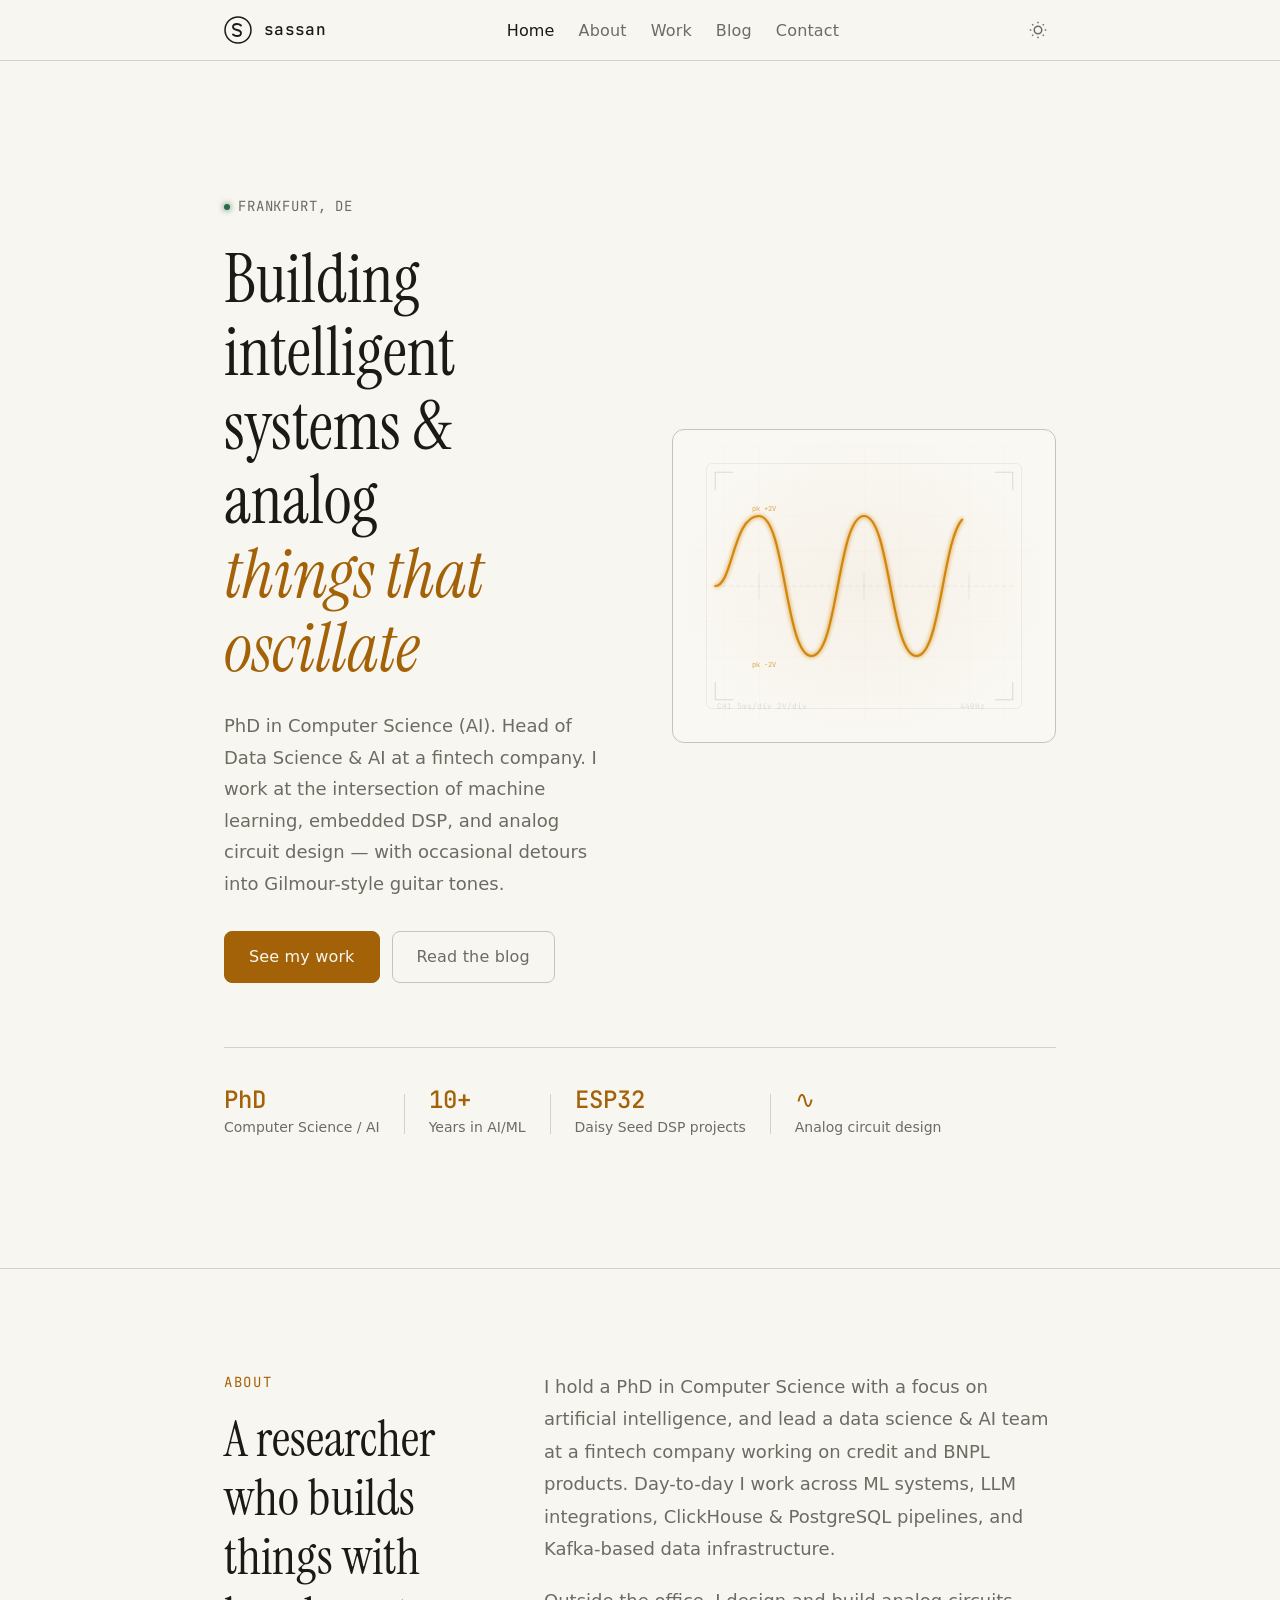
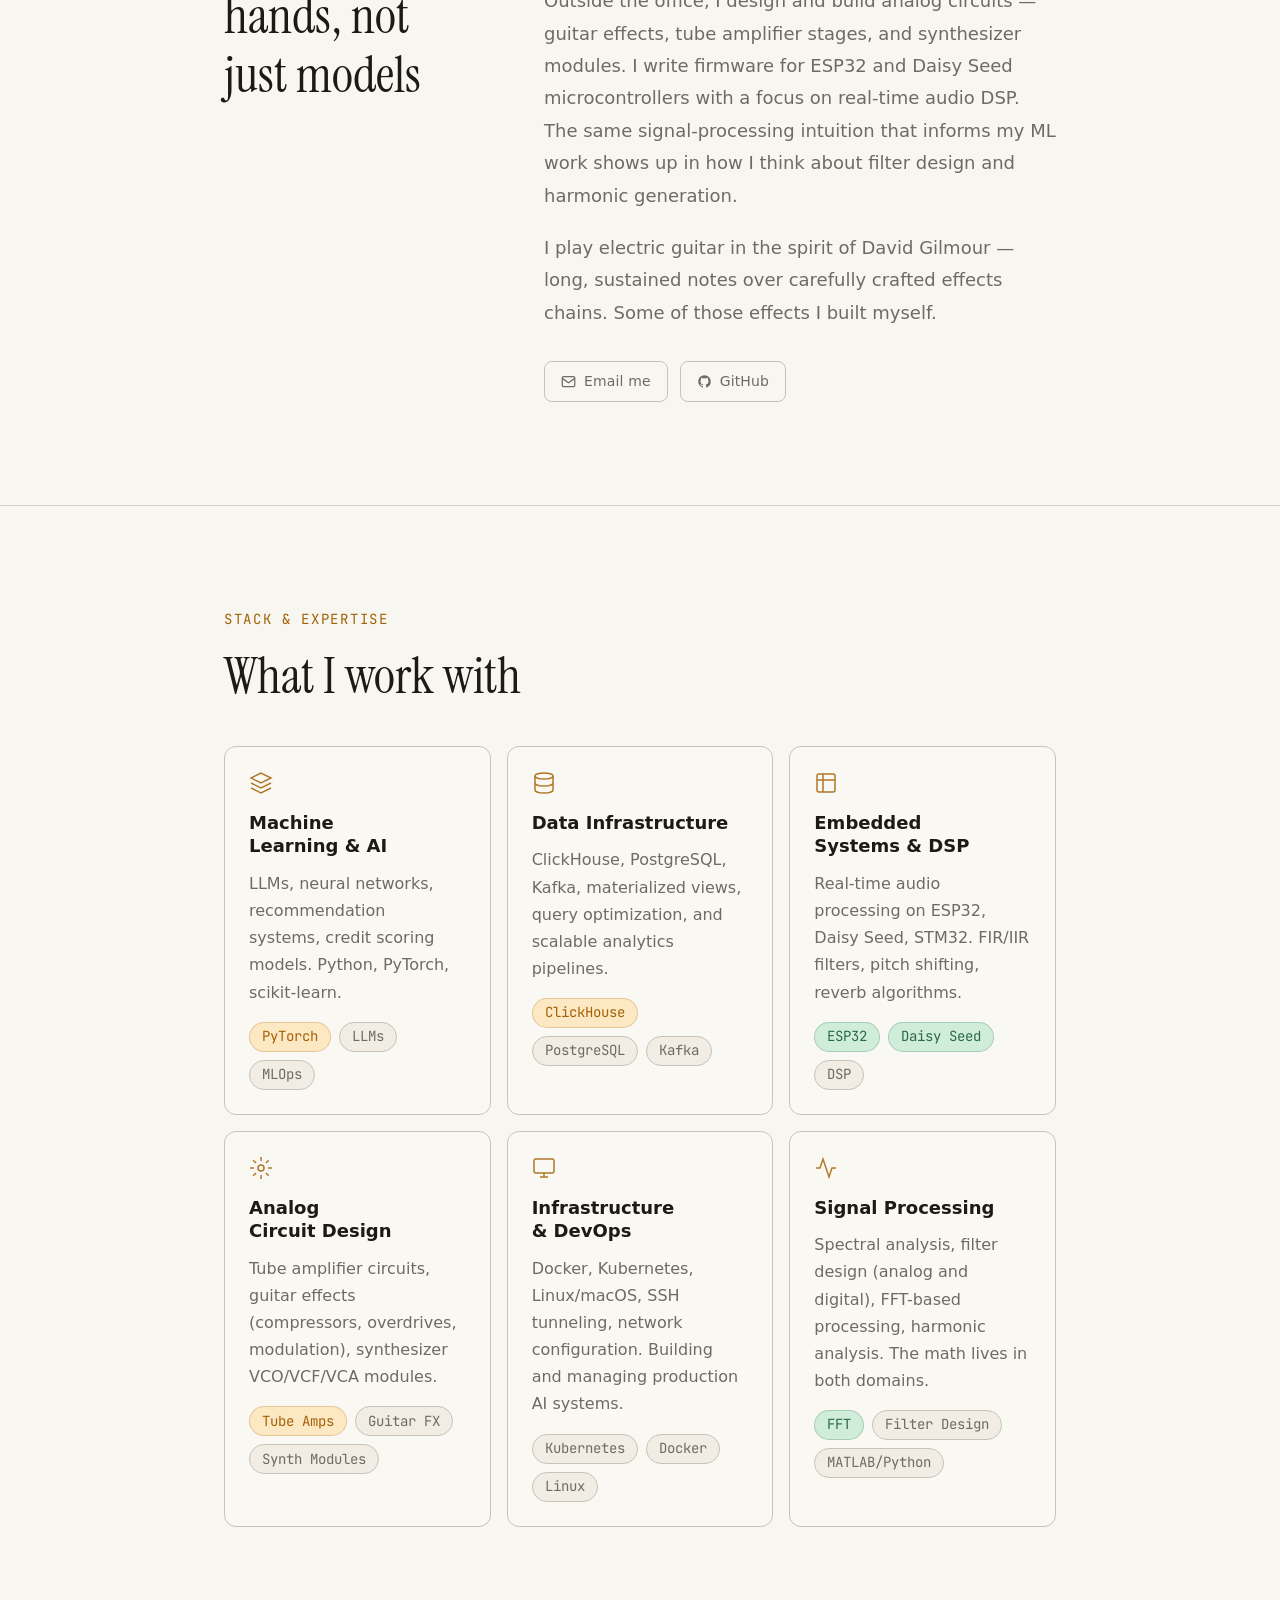
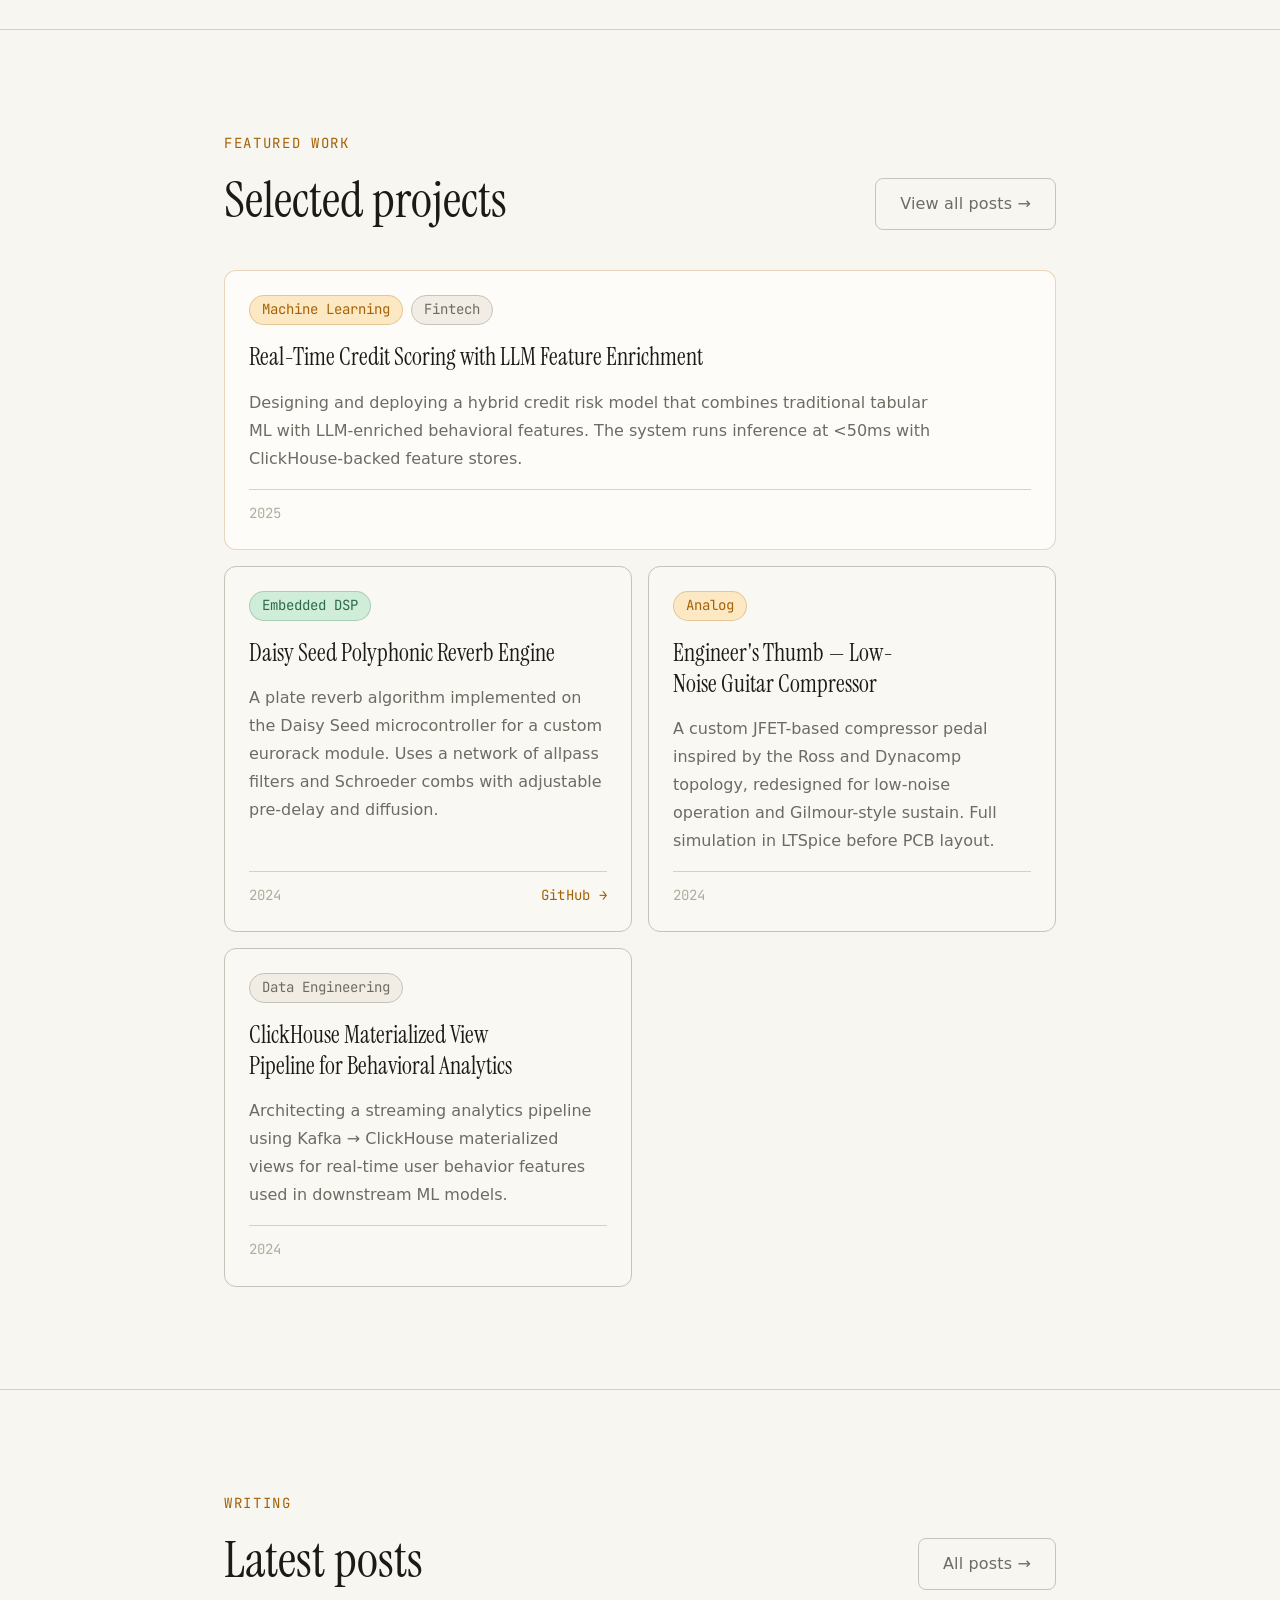
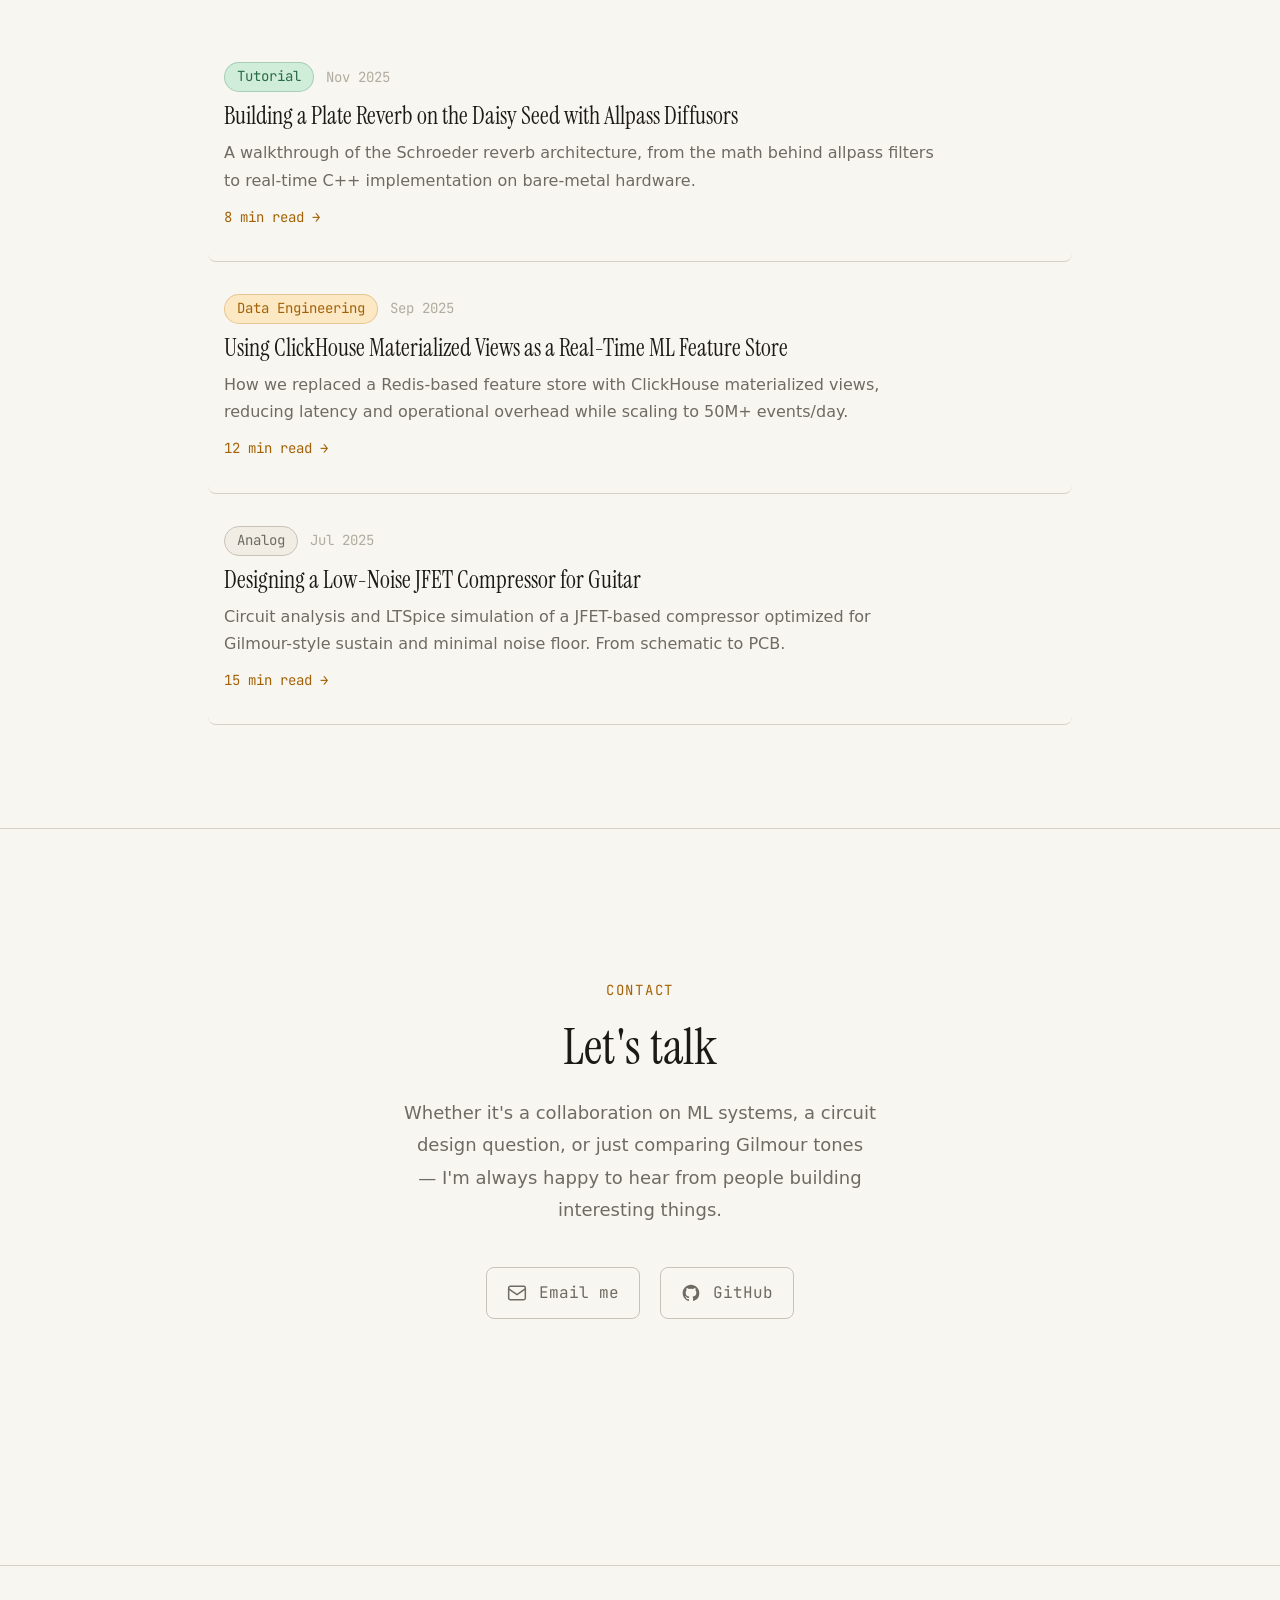
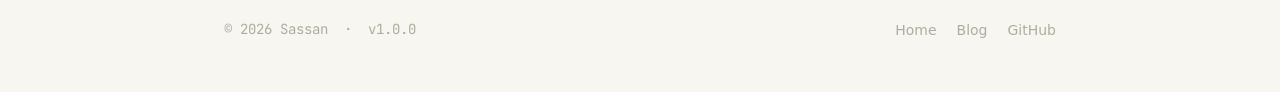
==== commit 0a54fb6f: "Remove email address from all pages" ====
--- a/index.html
+++ b/index.html
@@ -204,7 +204,7 @@
               carefully crafted effects chains. Some of those effects I built myself.
             </p>
             <div class="about-links">
-              <a href="mailto:the.sassan@gmail.com" class="btn btn--ghost btn--sm">
+              <a href="#contact" class="btn btn--ghost btn--sm">
                 <svg width="15" height="15" viewBox="0 0 24 24" fill="none" stroke="currentColor" stroke-width="2" aria-hidden="true"><rect x="2" y="4" width="20" height="16" rx="2"/><path d="m22 7-10 7L2 7"/></svg>
                 Email me
               </a>
@@ -459,9 +459,9 @@
             I'm always happy to hear from people building interesting things.
           </p>
           <div class="contact-links">
-            <a href="mailto:the.sassan@gmail.com" class="contact-link">
+            <a href="#" class="contact-link" aria-label="Email">
               <svg width="20" height="20" viewBox="0 0 24 24" fill="none" stroke="currentColor" stroke-width="1.8" aria-hidden="true"><rect x="2" y="4" width="20" height="16" rx="2"/><path d="m22 7-10 7L2 7"/></svg>
-              the.sassan@gmail.com
+              Email me
             </a>
             <a href="https://github.com/yourusername" class="contact-link" target="_blank" rel="noopener">
               <svg width="20" height="20" viewBox="0 0 24 24" fill="currentColor" aria-hidden="true"><path d="M12 2C6.477 2 2 6.484 2 12.017c0 4.425 2.865 8.18 6.839 9.504.5.092.682-.217.682-.483 0-.237-.008-.868-.013-1.703-2.782.605-3.369-1.343-3.369-1.343-.454-1.158-1.11-1.466-1.11-1.466-.908-.62.069-.608.069-.608 1.003.07 1.531 1.032 1.531 1.032.892 1.53 2.341 1.088 2.91.832.092-.647.35-1.088.636-1.338-2.22-.253-4.555-1.113-4.555-4.951 0-1.093.39-1.988 1.029-2.688-.103-.253-.446-1.272.098-2.65 0 0 .84-.27 2.75 1.026A9.564 9.564 0 0 1 12 6.844a9.59 9.59 0 0 1 2.504.337c1.909-1.296 2.747-1.027 2.747-1.027.546 1.379.202 2.398.1 2.651.64.7 1.028 1.595 1.028 2.688 0 3.848-2.339 4.695-4.566 4.943.359.309.678.92.678 1.855 0 1.338-.012 2.419-.012 2.747 0 .268.18.58.688.482A10.02 10.02 0 0 0 22 12.017C22 6.484 17.522 2 12 2z"/></svg>
@@ -484,7 +484,7 @@
         <ul class="footer-links" role="list">
           <li><a href="/">Home</a></li>
           <li><a href="blog/">Blog</a></li>
-          <li><a href="mailto:the.sassan@gmail.com">Email</a></li>
+          
           <li><a href="https://github.com/yourusername" target="_blank" rel="noopener">GitHub</a></li>
         </ul>
       </div>
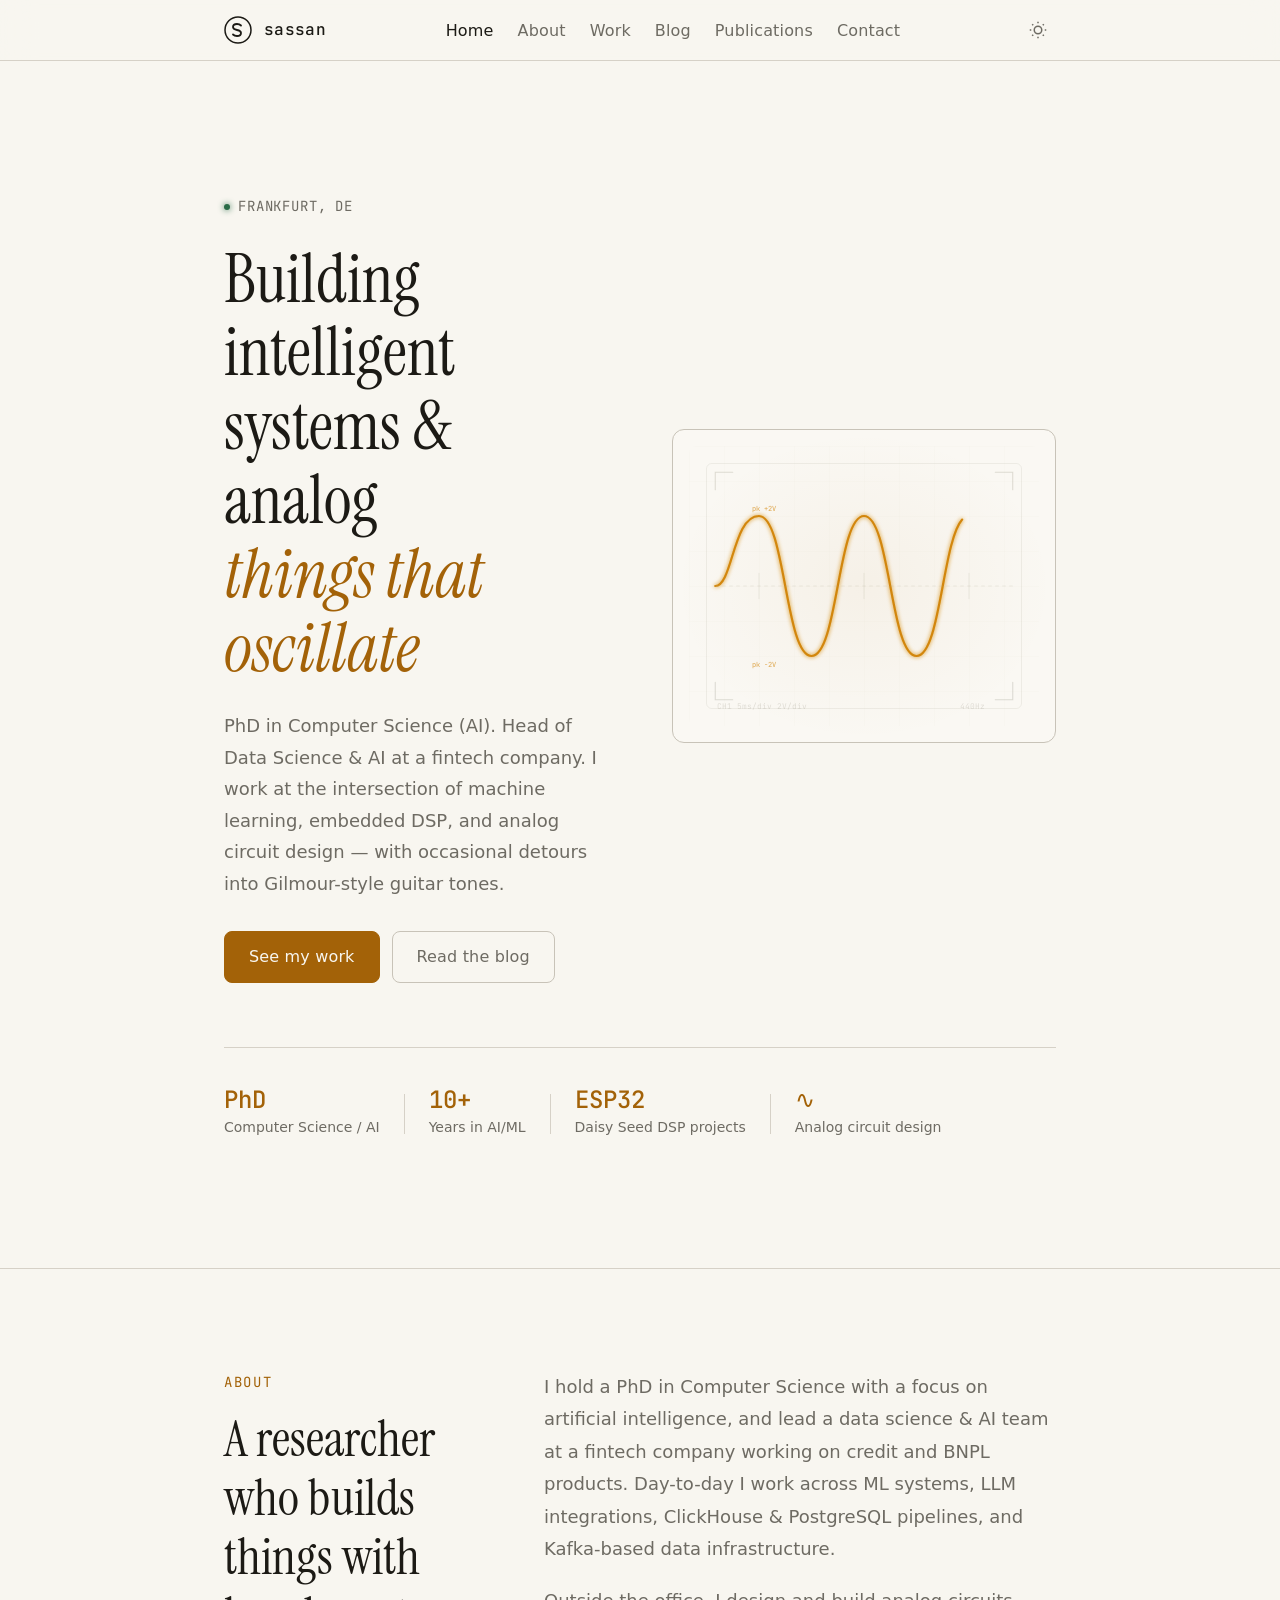
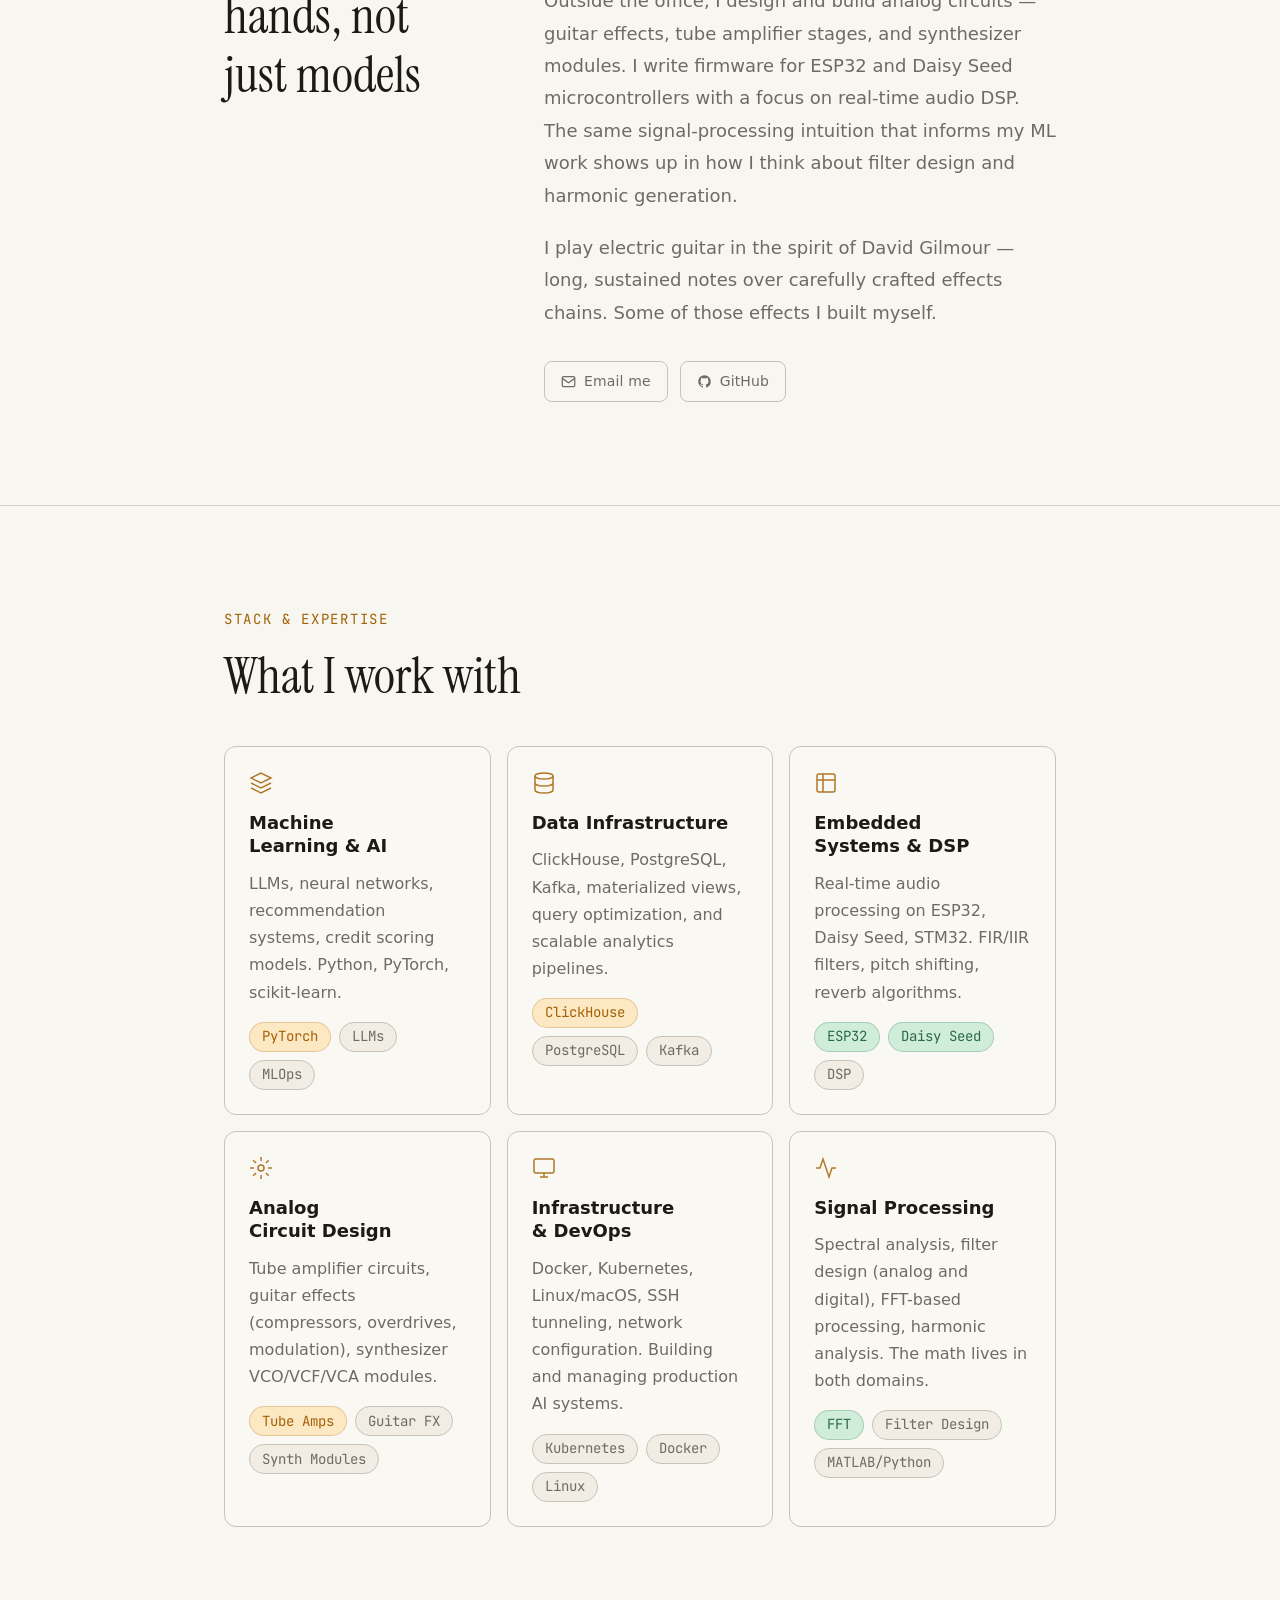
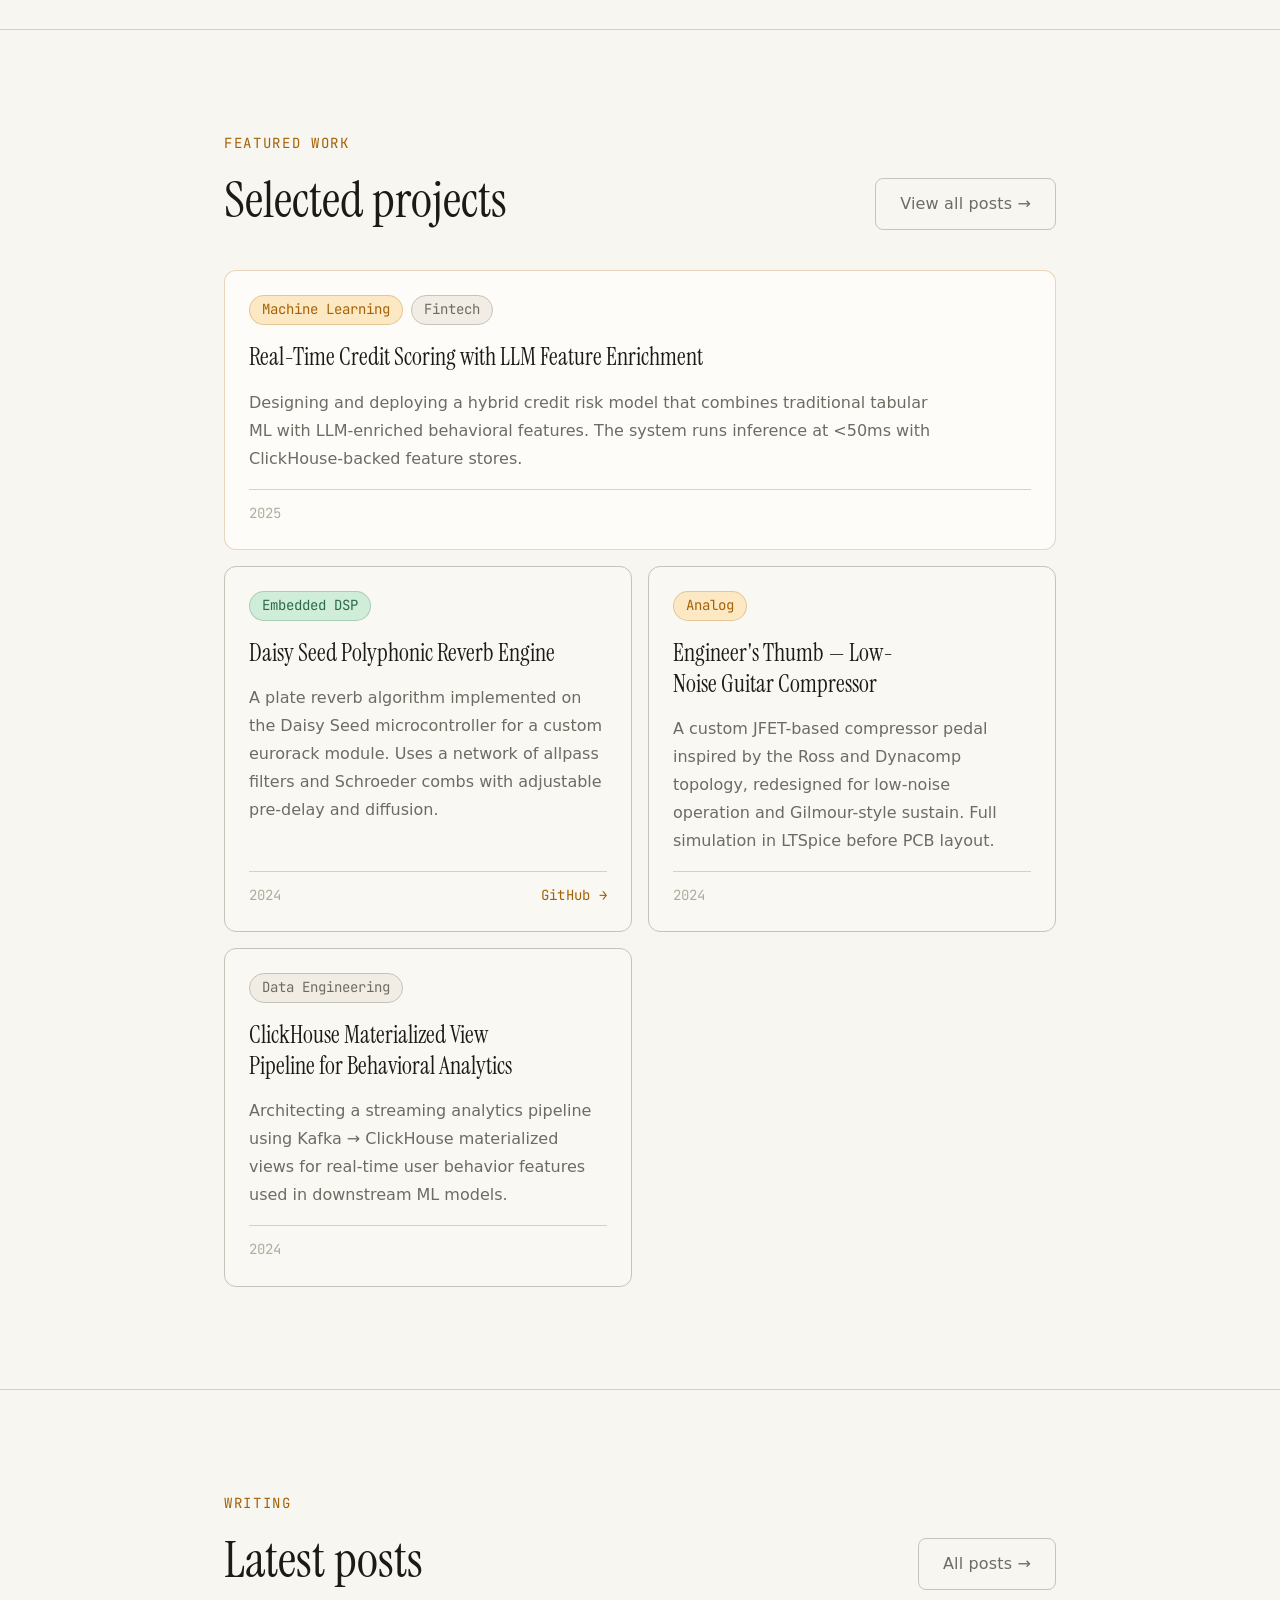
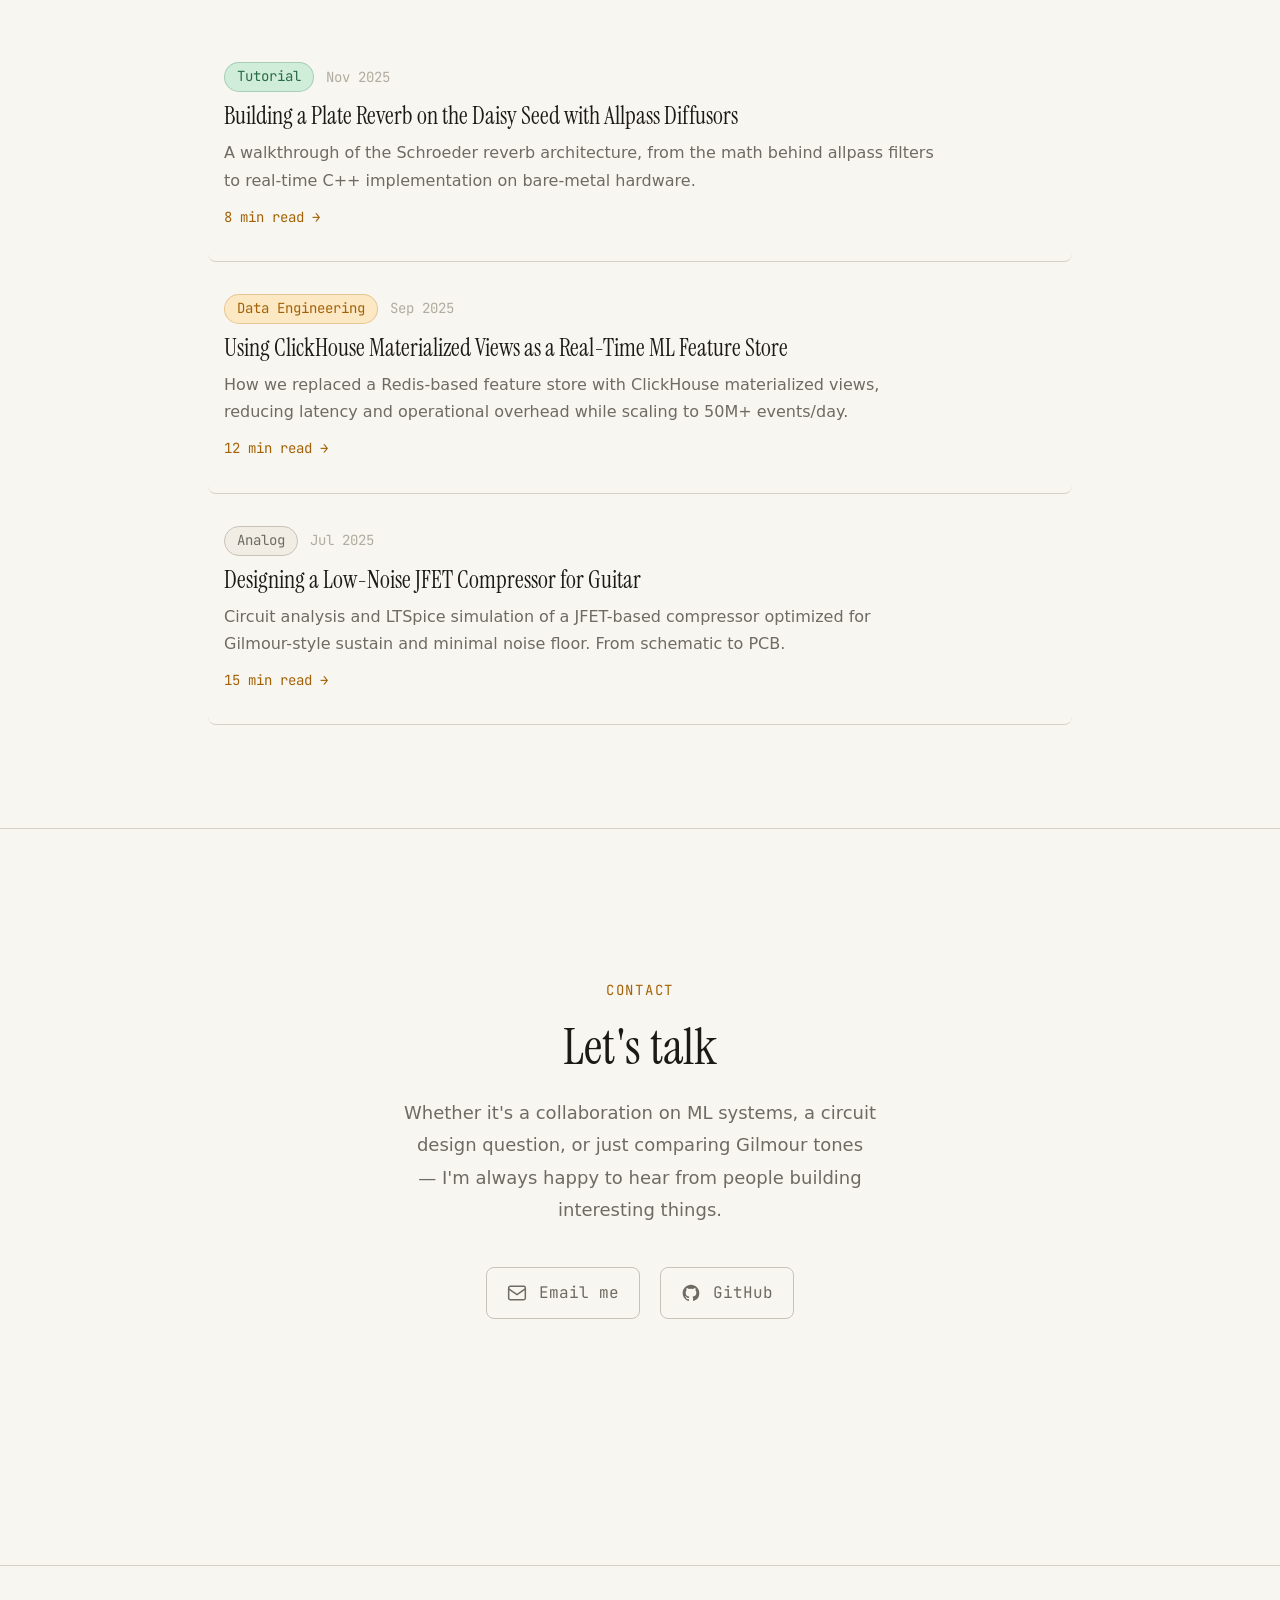
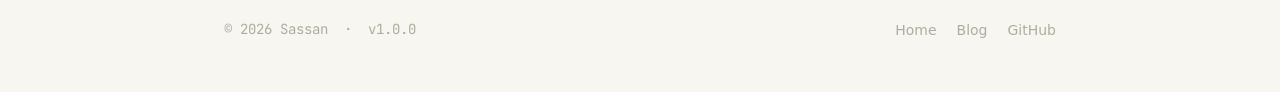
==== commit bcbfb967: "Add publications page with all 12 Google Scholar papers" ====
--- a/index.html
+++ b/index.html
@@ -8,7 +8,7 @@
   <meta property="og:title" content="Sassan — AI Researcher, Engineer & Maker" />
   <meta property="og:description" content="PhD in CS/AI. Building intelligent systems, analog circuits, and DSP projects." />
   <meta property="og:type" content="website" />
-  <link rel="canonical" href="https://yourusername.github.io" />
+  <link rel="canonical" href="https://s-maleki.github.io" />
 
   <!-- Fonts -->
   <link rel="preconnect" href="https://fonts.googleapis.com" />
@@ -54,6 +54,7 @@
           <li><a href="#about">About</a></li>
           <li><a href="#work">Work</a></li>
           <li><a href="blog/">Blog</a></li>
+          <li><a href="publications/">Publications</a></li>
           <li><a href="#contact">Contact</a></li>
         </ul>
 
@@ -208,7 +209,7 @@
                 <svg width="15" height="15" viewBox="0 0 24 24" fill="none" stroke="currentColor" stroke-width="2" aria-hidden="true"><rect x="2" y="4" width="20" height="16" rx="2"/><path d="m22 7-10 7L2 7"/></svg>
                 Email me
               </a>
-              <a href="https://github.com/yourusername" class="btn btn--ghost btn--sm" target="_blank" rel="noopener">
+              <a href="https://github.com/s-maleki" class="btn btn--ghost btn--sm" target="_blank" rel="noopener">
                 <svg width="15" height="15" viewBox="0 0 24 24" fill="currentColor" aria-hidden="true"><path d="M12 2C6.477 2 2 6.484 2 12.017c0 4.425 2.865 8.18 6.839 9.504.5.092.682-.217.682-.483 0-.237-.008-.868-.013-1.703-2.782.605-3.369-1.343-3.369-1.343-.454-1.158-1.11-1.466-1.11-1.466-.908-.62.069-.608.069-.608 1.003.07 1.531 1.032 1.531 1.032.892 1.53 2.341 1.088 2.91.832.092-.647.35-1.088.636-1.338-2.22-.253-4.555-1.113-4.555-4.951 0-1.093.39-1.988 1.029-2.688-.103-.253-.446-1.272.098-2.65 0 0 .84-.27 2.75 1.026A9.564 9.564 0 0 1 12 6.844a9.59 9.59 0 0 1 2.504.337c1.909-1.296 2.747-1.027 2.747-1.027.546 1.379.202 2.398.1 2.651.64.7 1.028 1.595 1.028 2.688 0 3.848-2.339 4.695-4.566 4.943.359.309.678.92.678 1.855 0 1.338-.012 2.419-.012 2.747 0 .268.18.58.688.482A10.02 10.02 0 0 0 22 12.017C22 6.484 17.522 2 12 2z"/></svg>
                 GitHub
               </a>
@@ -361,7 +362,7 @@
             </p>
             <div class="work-card-footer">
               <span class="work-date">2024</span>
-              <a href="https://github.com/yourusername" class="work-card-link" target="_blank" rel="noopener">
+              <a href="https://github.com/s-maleki" class="work-card-link" target="_blank" rel="noopener">
                 GitHub →
               </a>
             </div>
@@ -463,7 +464,7 @@
               <svg width="20" height="20" viewBox="0 0 24 24" fill="none" stroke="currentColor" stroke-width="1.8" aria-hidden="true"><rect x="2" y="4" width="20" height="16" rx="2"/><path d="m22 7-10 7L2 7"/></svg>
               Email me
             </a>
-            <a href="https://github.com/yourusername" class="contact-link" target="_blank" rel="noopener">
+            <a href="https://github.com/s-maleki" class="contact-link" target="_blank" rel="noopener">
               <svg width="20" height="20" viewBox="0 0 24 24" fill="currentColor" aria-hidden="true"><path d="M12 2C6.477 2 2 6.484 2 12.017c0 4.425 2.865 8.18 6.839 9.504.5.092.682-.217.682-.483 0-.237-.008-.868-.013-1.703-2.782.605-3.369-1.343-3.369-1.343-.454-1.158-1.11-1.466-1.11-1.466-.908-.62.069-.608.069-.608 1.003.07 1.531 1.032 1.531 1.032.892 1.53 2.341 1.088 2.91.832.092-.647.35-1.088.636-1.338-2.22-.253-4.555-1.113-4.555-4.951 0-1.093.39-1.988 1.029-2.688-.103-.253-.446-1.272.098-2.65 0 0 .84-.27 2.75 1.026A9.564 9.564 0 0 1 12 6.844a9.59 9.59 0 0 1 2.504.337c1.909-1.296 2.747-1.027 2.747-1.027.546 1.379.202 2.398.1 2.651.64.7 1.028 1.595 1.028 2.688 0 3.848-2.339 4.695-4.566 4.943.359.309.678.92.678 1.855 0 1.338-.012 2.419-.012 2.747 0 .268.18.58.688.482A10.02 10.02 0 0 0 22 12.017C22 6.484 17.522 2 12 2z"/></svg>
               GitHub
             </a>
@@ -485,7 +486,7 @@
           <li><a href="/">Home</a></li>
           <li><a href="blog/">Blog</a></li>
           
-          <li><a href="https://github.com/yourusername" target="_blank" rel="noopener">GitHub</a></li>
+          <li><a href="https://github.com/s-maleki" target="_blank" rel="noopener">GitHub</a></li>
         </ul>
       </div>
     </div>
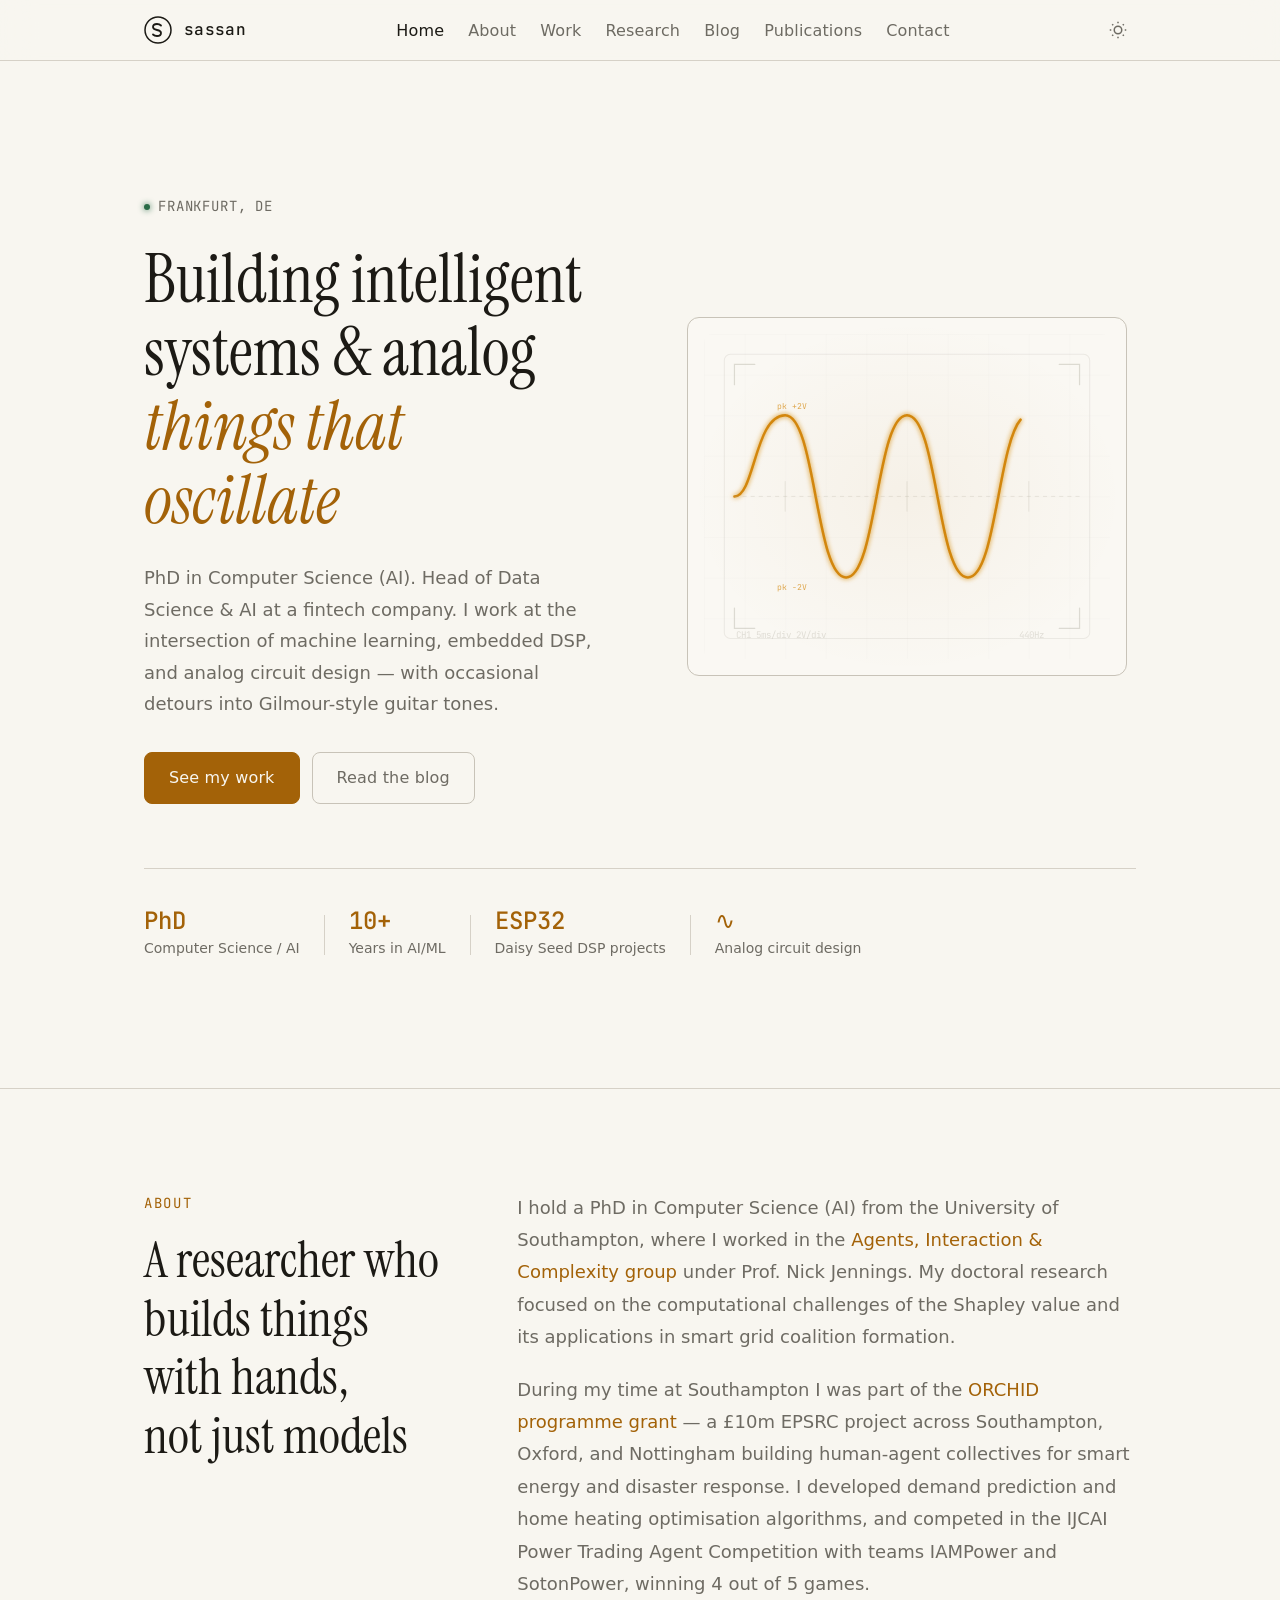
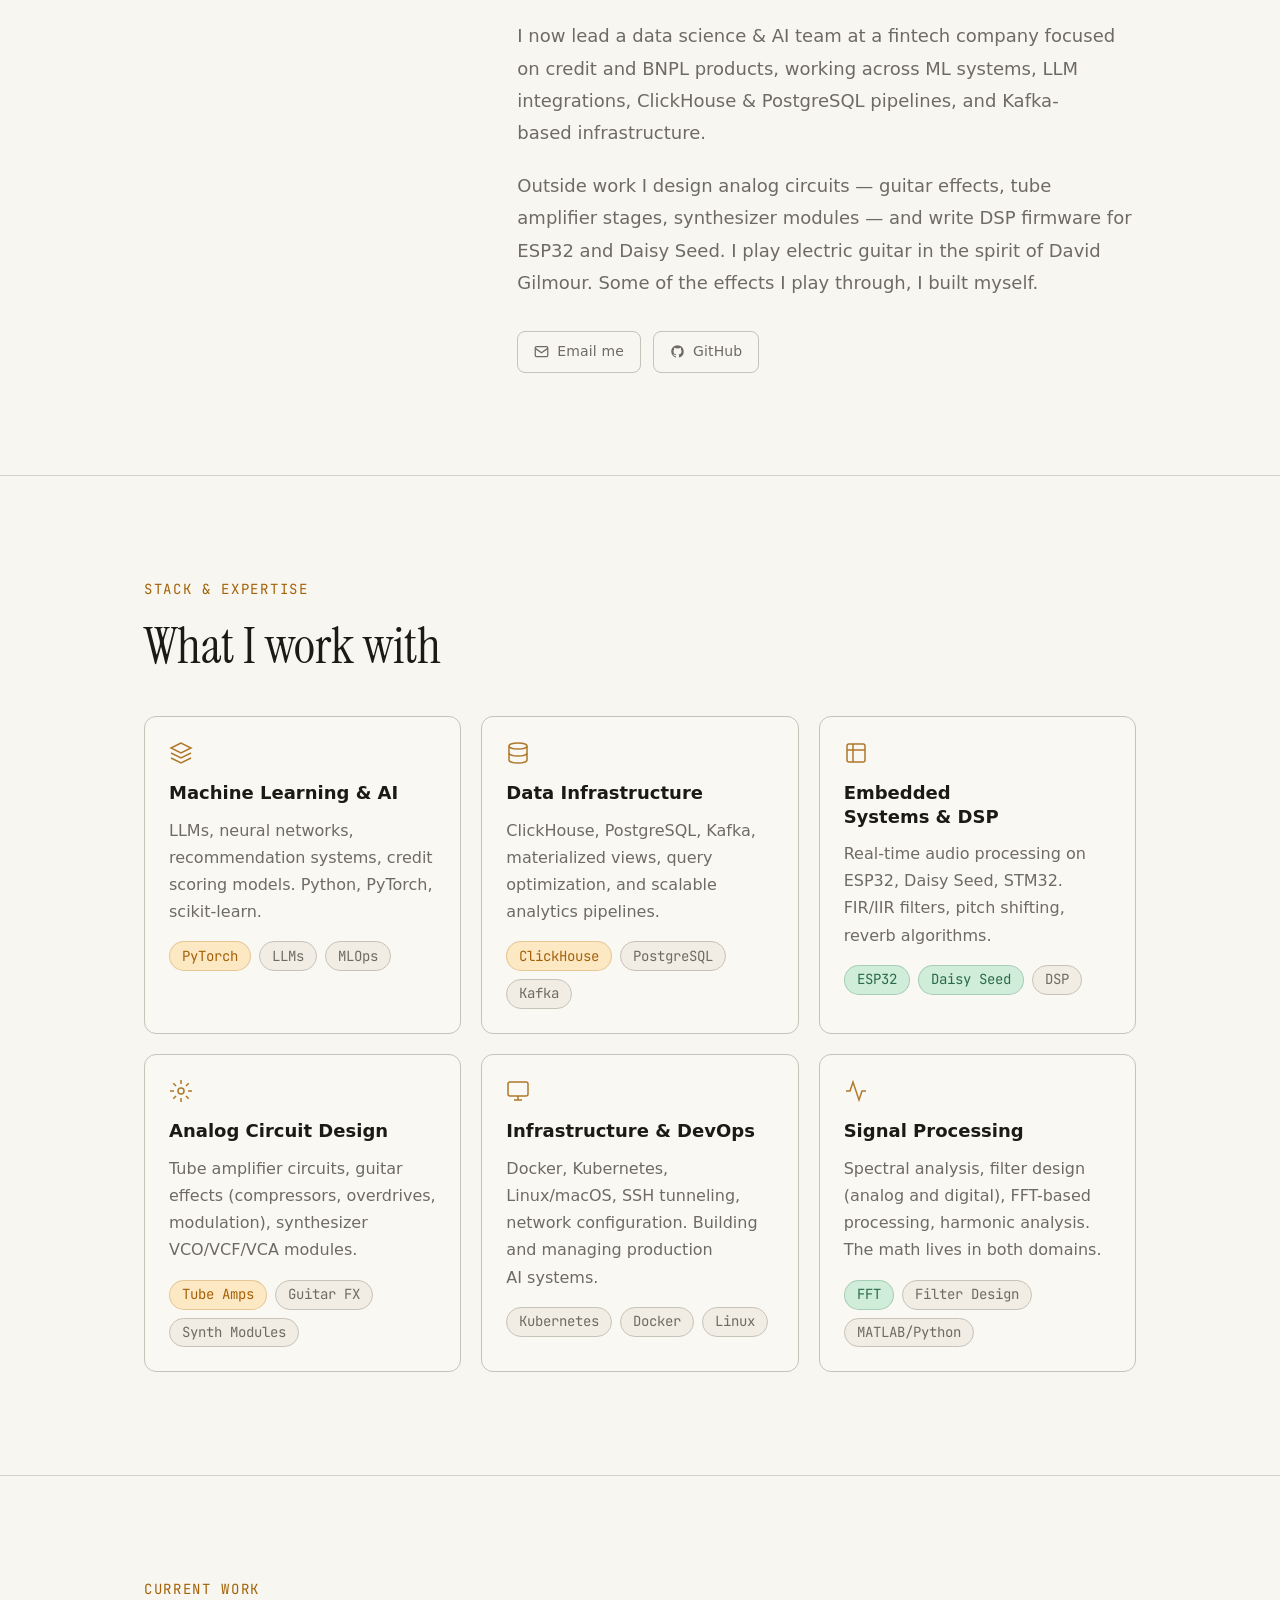
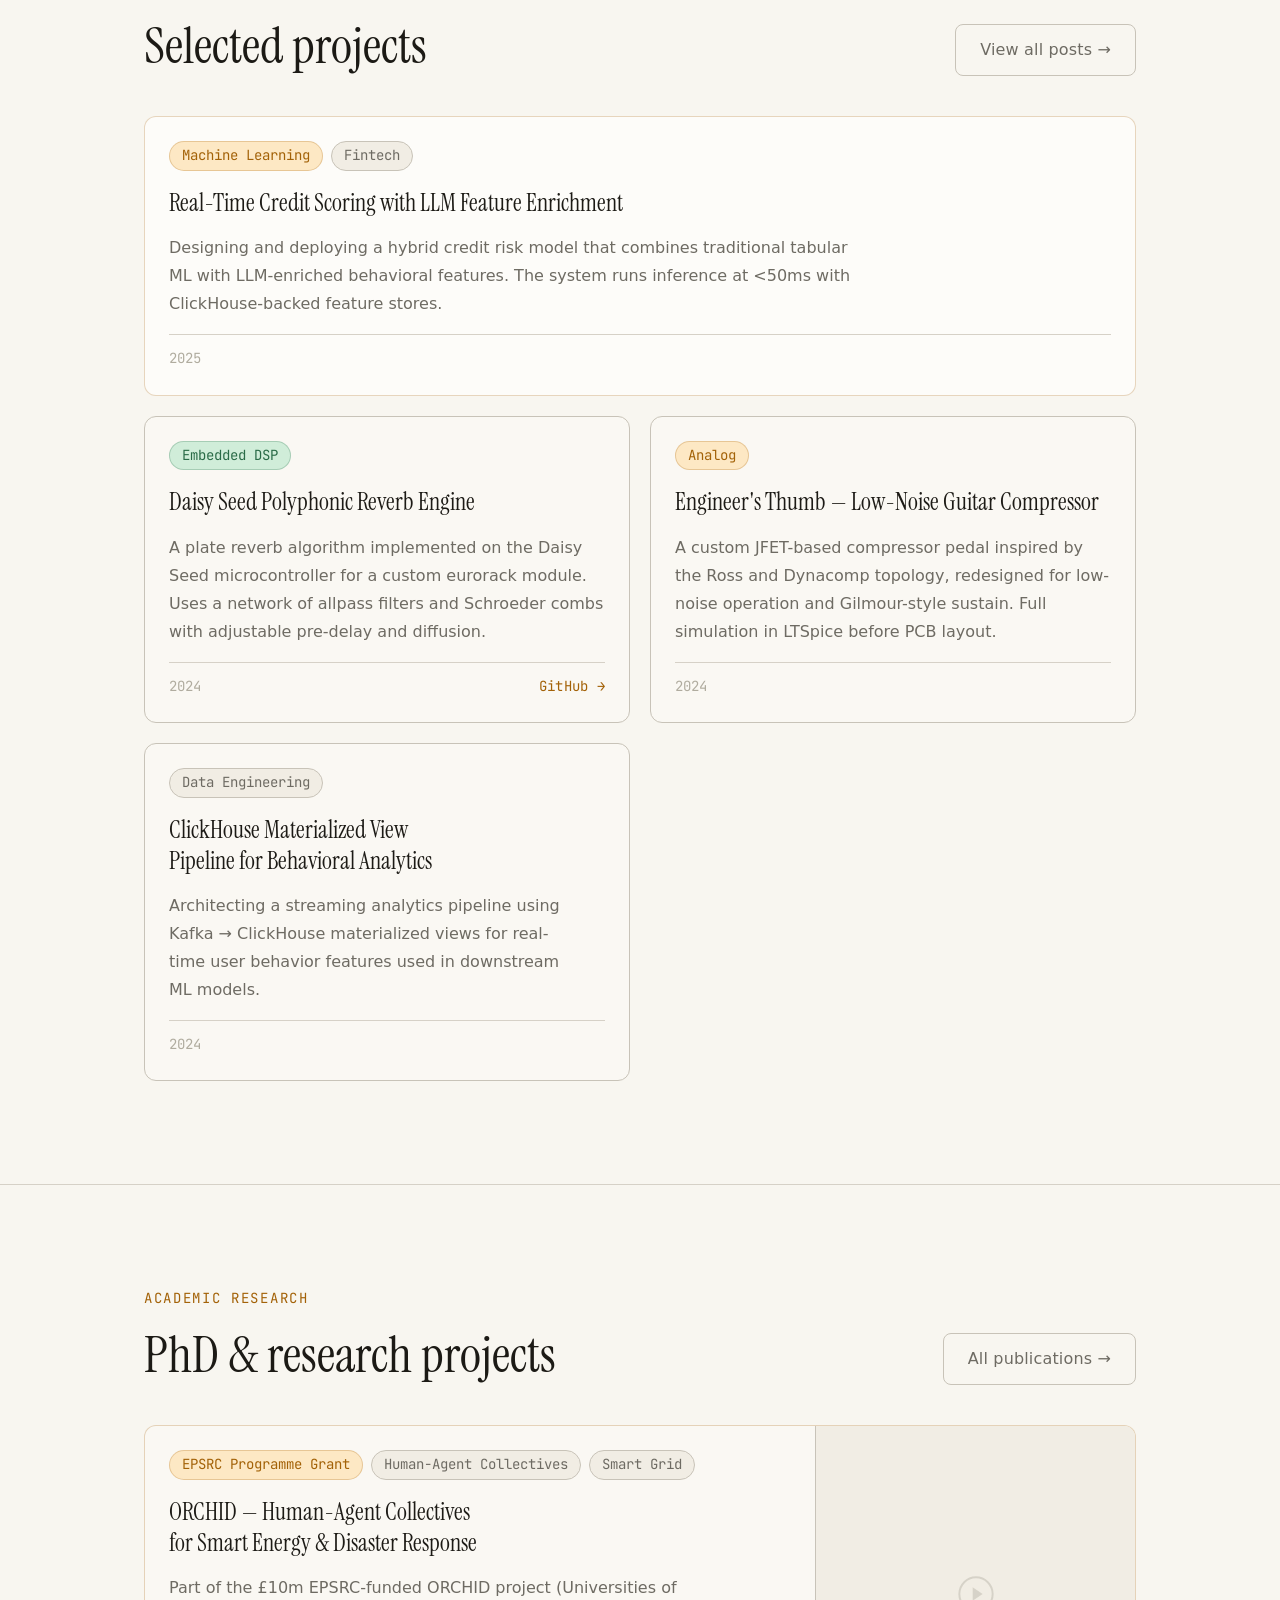
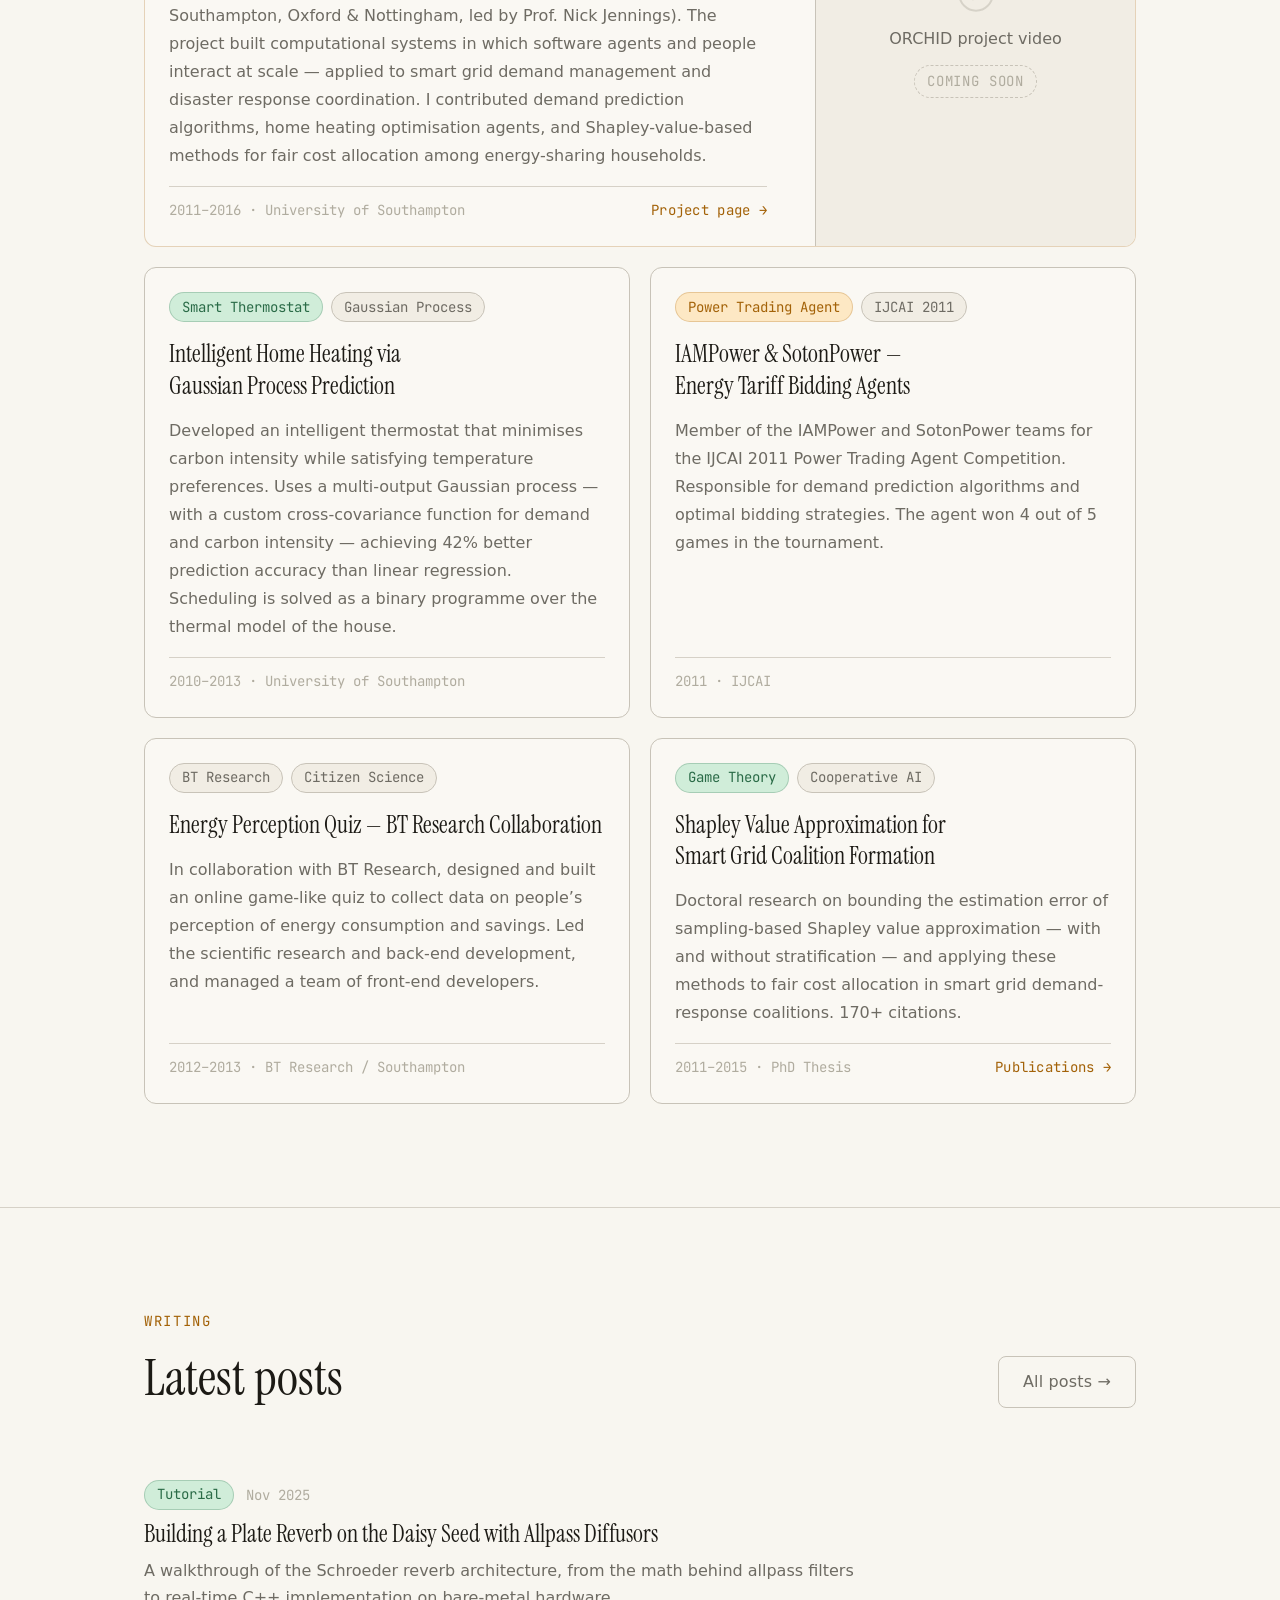
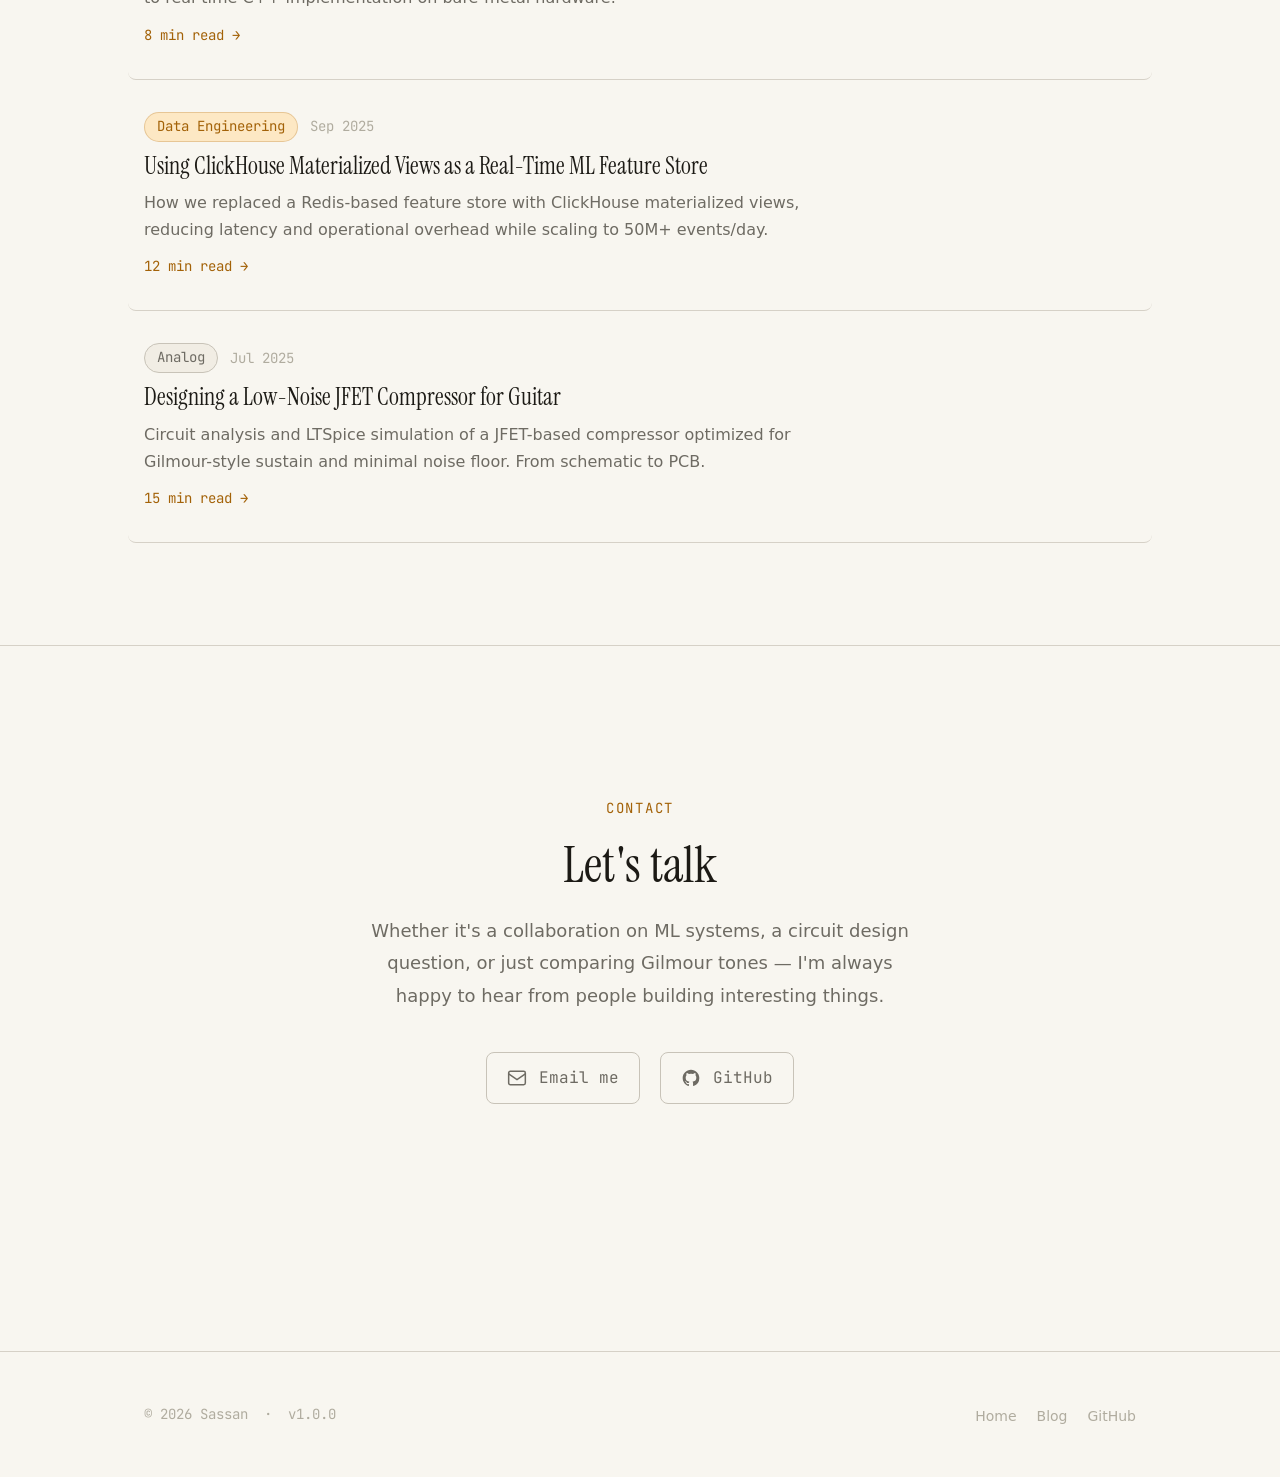
==== commit 3f1efbf7: "Add research section: ORCHID, thermostat, IAMPower, BT quiz + richer About bio" ====
--- a/index.html
+++ b/index.html
@@ -53,6 +53,7 @@
           <li><a href="/" aria-current="page">Home</a></li>
           <li><a href="#about">About</a></li>
           <li><a href="#work">Work</a></li>
+          <li><a href="#research">Research</a></li>
           <li><a href="blog/">Blog</a></li>
           <li><a href="publications/">Publications</a></li>
           <li><a href="#contact">Contact</a></li>
@@ -189,20 +190,27 @@
           </div>
           <div class="about-right">
             <p class="about-body">
-              I hold a PhD in Computer Science with a focus on artificial intelligence, and lead a
-              data science &amp; AI team at a fintech company working on credit and BNPL products.
-              Day-to-day I work across ML systems, LLM integrations, ClickHouse &amp; PostgreSQL pipelines,
-              and Kafka-based data infrastructure.
+              I hold a PhD in Computer Science (AI) from the University of Southampton, where I worked
+              in the <a href="https://www.ecs.soton.ac.uk/research/groups/agents" target="_blank" rel="noopener">Agents, Interaction &amp; Complexity group</a>
+              under Prof. Nick Jennings. My doctoral research focused on the computational challenges
+              of the Shapley value and its applications in smart grid coalition formation.
             </p>
             <p class="about-body">
-              Outside the office, I design and build analog circuits — guitar effects, tube amplifier stages,
-              and synthesizer modules. I write firmware for ESP32 and Daisy Seed microcontrollers
-              with a focus on real-time audio DSP. The same signal-processing intuition that informs
-              my ML work shows up in how I think about filter design and harmonic generation.
+              During my time at Southampton I was part of the <a href="https://www.horizon.ac.uk/project/orchid/" target="_blank" rel="noopener">ORCHID programme grant</a> —
+              a £10m EPSRC project across Southampton, Oxford, and Nottingham building human-agent
+              collectives for smart energy and disaster response. I developed demand prediction
+              and home heating optimisation algorithms, and competed in the IJCAI Power Trading
+              Agent Competition with teams IAMPower and SotonPower, winning 4 out of 5 games.
             </p>
             <p class="about-body">
-              I play electric guitar in the spirit of David Gilmour — long, sustained notes over
-              carefully crafted effects chains. Some of those effects I built myself.
+              I now lead a data science &amp; AI team at a fintech company focused on credit and BNPL
+              products, working across ML systems, LLM integrations, ClickHouse &amp; PostgreSQL
+              pipelines, and Kafka-based infrastructure.
+            </p>
+            <p class="about-body">
+              Outside work I design analog circuits — guitar effects, tube amplifier stages, synthesizer
+              modules — and write DSP firmware for ESP32 and Daisy Seed. I play electric guitar
+              in the spirit of David Gilmour. Some of the effects I play through, I built myself.
             </p>
             <div class="about-links">
               <a href="#contact" class="btn btn--ghost btn--sm">
@@ -328,7 +336,7 @@
       <div class="container">
         <div class="work-header">
           <div>
-            <p class="section-label">Featured Work</p>
+            <p class="section-label">Current Work</p>
             <h2 class="section-title" id="work-heading">Selected projects</h2>
           </div>
           <a href="blog/" class="btn btn--ghost">View all posts →</a>
@@ -396,6 +404,126 @@
               <span class="work-date">2024</span>
             </div>
           </article>
+        </div>
+      </div>
+    </section>
+
+
+    <!-- ======================================================
+         RESEARCH PROJECTS
+    ====================================================== -->
+    <section class="section research-section" id="research" aria-labelledby="research-heading">
+      <div class="container">
+        <div class="work-header">
+          <div>
+            <p class="section-label">Academic Research</p>
+            <h2 class="section-title" id="research-heading">PhD &amp; research projects</h2>
+          </div>
+          <a href="publications/" class="btn btn--ghost">All publications &rarr;</a>
+        </div>
+
+        <!-- ORCHID — featured with video placeholder -->
+        <article class="research-card research-card--featured" aria-labelledby="orchid-heading">
+          <div class="research-card-body">
+            <div class="work-card-label">
+              <span class="tag tag--amber">EPSRC Programme Grant</span>
+              <span class="tag">Human-Agent Collectives</span>
+              <span class="tag">Smart Grid</span>
+            </div>
+            <h3 class="work-card-title" id="orchid-heading">ORCHID &mdash; Human-Agent Collectives for Smart Energy &amp; Disaster Response</h3>
+            <p class="work-card-body">
+              Part of the &pound;10m EPSRC-funded ORCHID project (Universities of Southampton, Oxford &amp; Nottingham,
+              led by Prof. Nick Jennings). The project built computational systems in which software agents
+              and people interact at scale &mdash; applied to smart grid demand management and disaster response coordination.
+              I contributed demand prediction algorithms, home heating optimisation agents, and Shapley-value-based
+              methods for fair cost allocation among energy-sharing households.
+            </p>
+            <div class="work-card-footer">
+              <span class="work-date">2011&ndash;2016 &middot; University of Southampton</span>
+              <a href="https://www.horizon.ac.uk/project/orchid/" class="work-card-link" target="_blank" rel="noopener">Project page &rarr;</a>
+            </div>
+          </div>
+          <!-- Video placeholder -->
+          <div class="research-video-placeholder" aria-label="ORCHID project video — coming soon">
+            <div class="video-placeholder-inner">
+              <svg width="40" height="40" viewBox="0 0 24 24" fill="none" stroke="currentColor" stroke-width="1.2" aria-hidden="true">
+                <circle cx="12" cy="12" r="10"/>
+                <polygon points="10 8 16 12 10 16 10 8" fill="currentColor" stroke="none"/>
+              </svg>
+              <p class="video-placeholder-label">ORCHID project video</p>
+              <p class="video-placeholder-sub">Coming soon</p>
+            </div>
+          </div>
+        </article>
+
+        <div class="work-grid research-sub-grid">
+
+          <article class="work-card">
+            <div class="work-card-label">
+              <span class="tag tag--green">Smart Thermostat</span>
+              <span class="tag">Gaussian Process</span>
+            </div>
+            <h3 class="work-card-title">Intelligent Home Heating via Gaussian Process Prediction</h3>
+            <p class="work-card-body">
+              Developed an intelligent thermostat that minimises carbon intensity while satisfying
+              temperature preferences. Uses a multi-output Gaussian process &mdash; with a custom cross-covariance
+              function for demand and carbon intensity &mdash; achieving 42% better prediction accuracy than
+              linear regression. Scheduling is solved as a binary programme over the thermal model of the house.
+            </p>
+            <div class="work-card-footer">
+              <span class="work-date">2010&ndash;2013 &middot; University of Southampton</span>
+            </div>
+          </article>
+
+          <article class="work-card">
+            <div class="work-card-label">
+              <span class="tag tag--amber">Power Trading Agent</span>
+              <span class="tag">IJCAI 2011</span>
+            </div>
+            <h3 class="work-card-title">IAMPower &amp; SotonPower &mdash; Energy Tariff Bidding Agents</h3>
+            <p class="work-card-body">
+              Member of the IAMPower and SotonPower teams for the IJCAI 2011 Power Trading Agent
+              Competition. Responsible for demand prediction algorithms and optimal bidding strategies.
+              The agent won 4 out of 5 games in the tournament.
+            </p>
+            <div class="work-card-footer">
+              <span class="work-date">2011 &middot; IJCAI</span>
+            </div>
+          </article>
+
+          <article class="work-card">
+            <div class="work-card-label">
+              <span class="tag">BT Research</span>
+              <span class="tag">Citizen Science</span>
+            </div>
+            <h3 class="work-card-title">Energy Perception Quiz &mdash; BT Research Collaboration</h3>
+            <p class="work-card-body">
+              In collaboration with BT Research, designed and built an online game-like quiz to collect
+              data on people&rsquo;s perception of energy consumption and savings. Led the scientific
+              research and back-end development, and managed a team of front-end developers.
+            </p>
+            <div class="work-card-footer">
+              <span class="work-date">2012&ndash;2013 &middot; BT Research / Southampton</span>
+            </div>
+          </article>
+
+          <article class="work-card">
+            <div class="work-card-label">
+              <span class="tag tag--green">Game Theory</span>
+              <span class="tag">Cooperative AI</span>
+            </div>
+            <h3 class="work-card-title">Shapley Value Approximation for Smart Grid Coalition Formation</h3>
+            <p class="work-card-body">
+              Doctoral research on bounding the estimation error of sampling-based Shapley value
+              approximation &mdash; with and without stratification &mdash; and applying these methods to fair
+              cost allocation in smart grid demand-response coalitions. 170+ citations.
+            </p>
+            <div class="work-card-footer">
+              <span class="work-date">2011&ndash;2015 &middot; PhD Thesis</span>
+              <a href="publications/" class="work-card-link">Publications &rarr;</a>
+            </div>
+          </article>
+
         </div>
       </div>
     </section>
--- a/css/tokens.css
+++ b/css/tokens.css
@@ -154,7 +154,7 @@
   --font-body:    'Geist', 'Inter', system-ui, sans-serif;
 
   /* Content widths */
-  --content-narrow:  640px;
-  --content-default: 960px;
-  --content-wide:    1200px;
+  --content-narrow:  680px;
+  --content-default: 1120px;
+  --content-wide:    1400px;
 }
--- a/css/home.css
+++ b/css/home.css
@@ -11,7 +11,7 @@
 .hero-inner {
   display: grid;
   grid-template-columns: 1fr 1fr;
-  gap: var(--space-16);
+  gap: clamp(var(--space-12), 6vw, var(--space-24));
   align-items: center;
 }
 
@@ -153,7 +153,7 @@
   flex-shrink: 0;
 }
 
-@media (max-width: 768px) {
+@media (max-width: 860px) {
   .hero-inner {
     grid-template-columns: 1fr;
   }
@@ -178,7 +178,7 @@
 .about-grid {
   display: grid;
   grid-template-columns: 1fr 2fr;
-  gap: var(--space-16);
+  gap: clamp(var(--space-10), 5vw, var(--space-24));
   align-items: start;
 }
 
@@ -202,7 +202,7 @@
   font-size: var(--text-xs);
 }
 
-@media (max-width: 640px) {
+@media (max-width: 720px) {
   .about-grid {
     grid-template-columns: 1fr;
     gap: var(--space-8);
@@ -220,7 +220,7 @@
 .skills-grid {
   display: grid;
   grid-template-columns: repeat(3, 1fr);
-  gap: var(--space-4);
+  gap: var(--space-5);
   margin-top: var(--space-10);
 }
 
@@ -265,7 +265,7 @@
   gap: var(--space-2);
 }
 
-@media (max-width: 900px) {
+@media (max-width: 960px) {
   .skills-grid { grid-template-columns: repeat(2, 1fr); }
 }
 
@@ -293,7 +293,7 @@
 .work-grid {
   display: grid;
   grid-template-columns: repeat(2, 1fr);
-  gap: var(--space-4);
+  gap: var(--space-5);
 }
 
 .work-card {
@@ -492,3 +492,94 @@
   border-color: oklch(from var(--color-primary) l c h / 0.4);
   background: var(--color-primary-highlight);
 }
+
+/* ============================================================
+   RESEARCH SECTION
+   ============================================================ */
+
+.research-section {
+  border-top: 1px solid var(--color-divider);
+}
+
+.research-sub-grid {
+  margin-top: var(--space-5);
+}
+
+/* ORCHID featured card — side-by-side with video */
+.research-card--featured {
+  display: grid;
+  grid-template-columns: 1fr 320px;
+  gap: var(--space-6);
+  background: var(--color-surface);
+  border: 1px solid oklch(from var(--color-primary) l c h / 0.25);
+  border-radius: var(--radius-lg);
+  overflow: hidden;
+  margin-bottom: var(--space-5);
+  transition: border-color var(--transition-interactive), box-shadow var(--transition-interactive);
+}
+
+.research-card--featured:hover {
+  border-color: oklch(from var(--color-primary) l c h / 0.45);
+  box-shadow: var(--shadow-md);
+}
+
+.research-card-body {
+  padding: var(--space-6);
+  display: flex;
+  flex-direction: column;
+  gap: var(--space-4);
+}
+
+/* Video placeholder */
+.research-video-placeholder {
+  background: var(--color-surface-offset);
+  border-left: 1px solid var(--color-border);
+  display: flex;
+  align-items: center;
+  justify-content: center;
+  min-height: 200px;
+  cursor: default;
+}
+
+.video-placeholder-inner {
+  display: flex;
+  flex-direction: column;
+  align-items: center;
+  gap: var(--space-3);
+  text-align: center;
+  padding: var(--space-6);
+  color: var(--color-text-faint);
+}
+
+.video-placeholder-inner svg {
+  opacity: 0.4;
+}
+
+.video-placeholder-label {
+  font-family: var(--font-body);
+  font-size: var(--text-sm);
+  color: var(--color-text-muted);
+  font-weight: 500;
+}
+
+.video-placeholder-sub {
+  font-family: var(--font-mono);
+  font-size: var(--text-xs);
+  color: var(--color-text-faint);
+  letter-spacing: 0.06em;
+  text-transform: uppercase;
+  border: 1px dashed var(--color-border);
+  padding: var(--space-1) var(--space-3);
+  border-radius: var(--radius-full);
+}
+
+@media (max-width: 860px) {
+  .research-card--featured {
+    grid-template-columns: 1fr;
+  }
+  .research-video-placeholder {
+    border-left: none;
+    border-top: 1px solid var(--color-border);
+    min-height: 160px;
+  }
+}
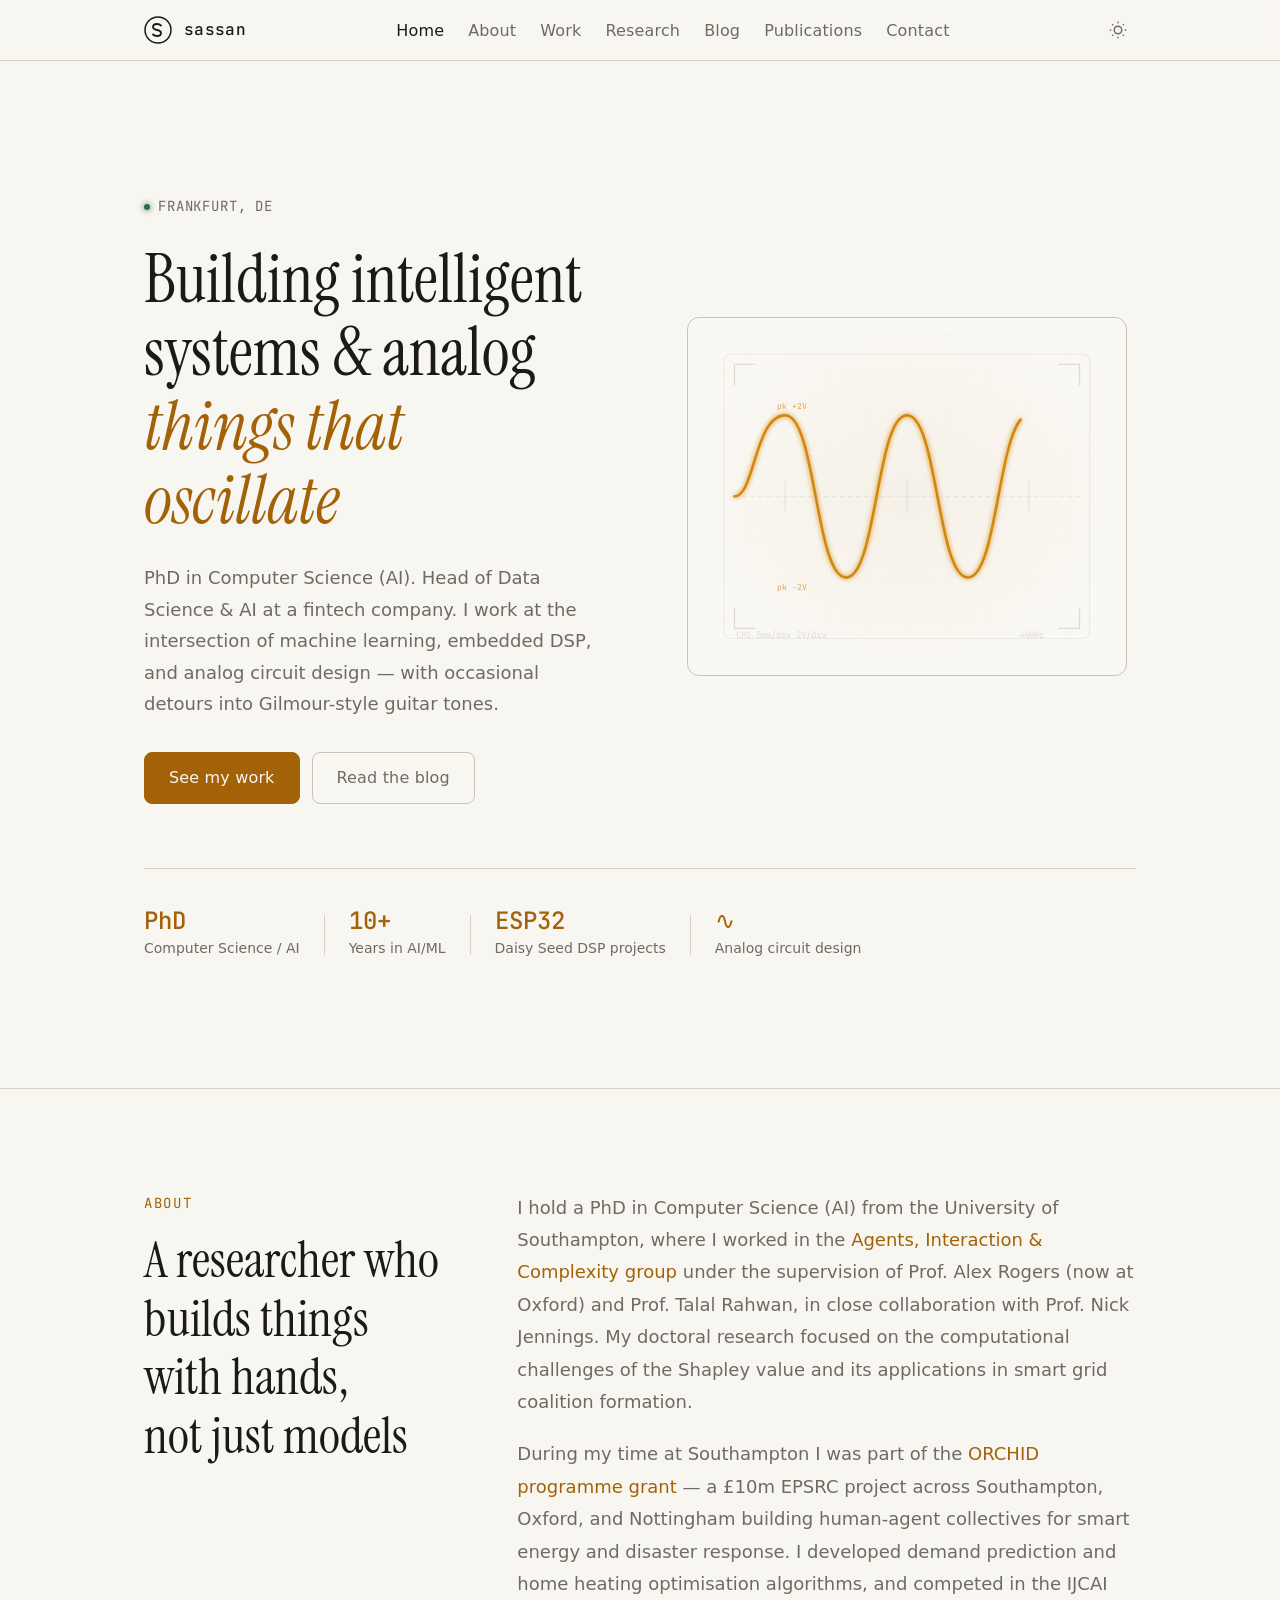
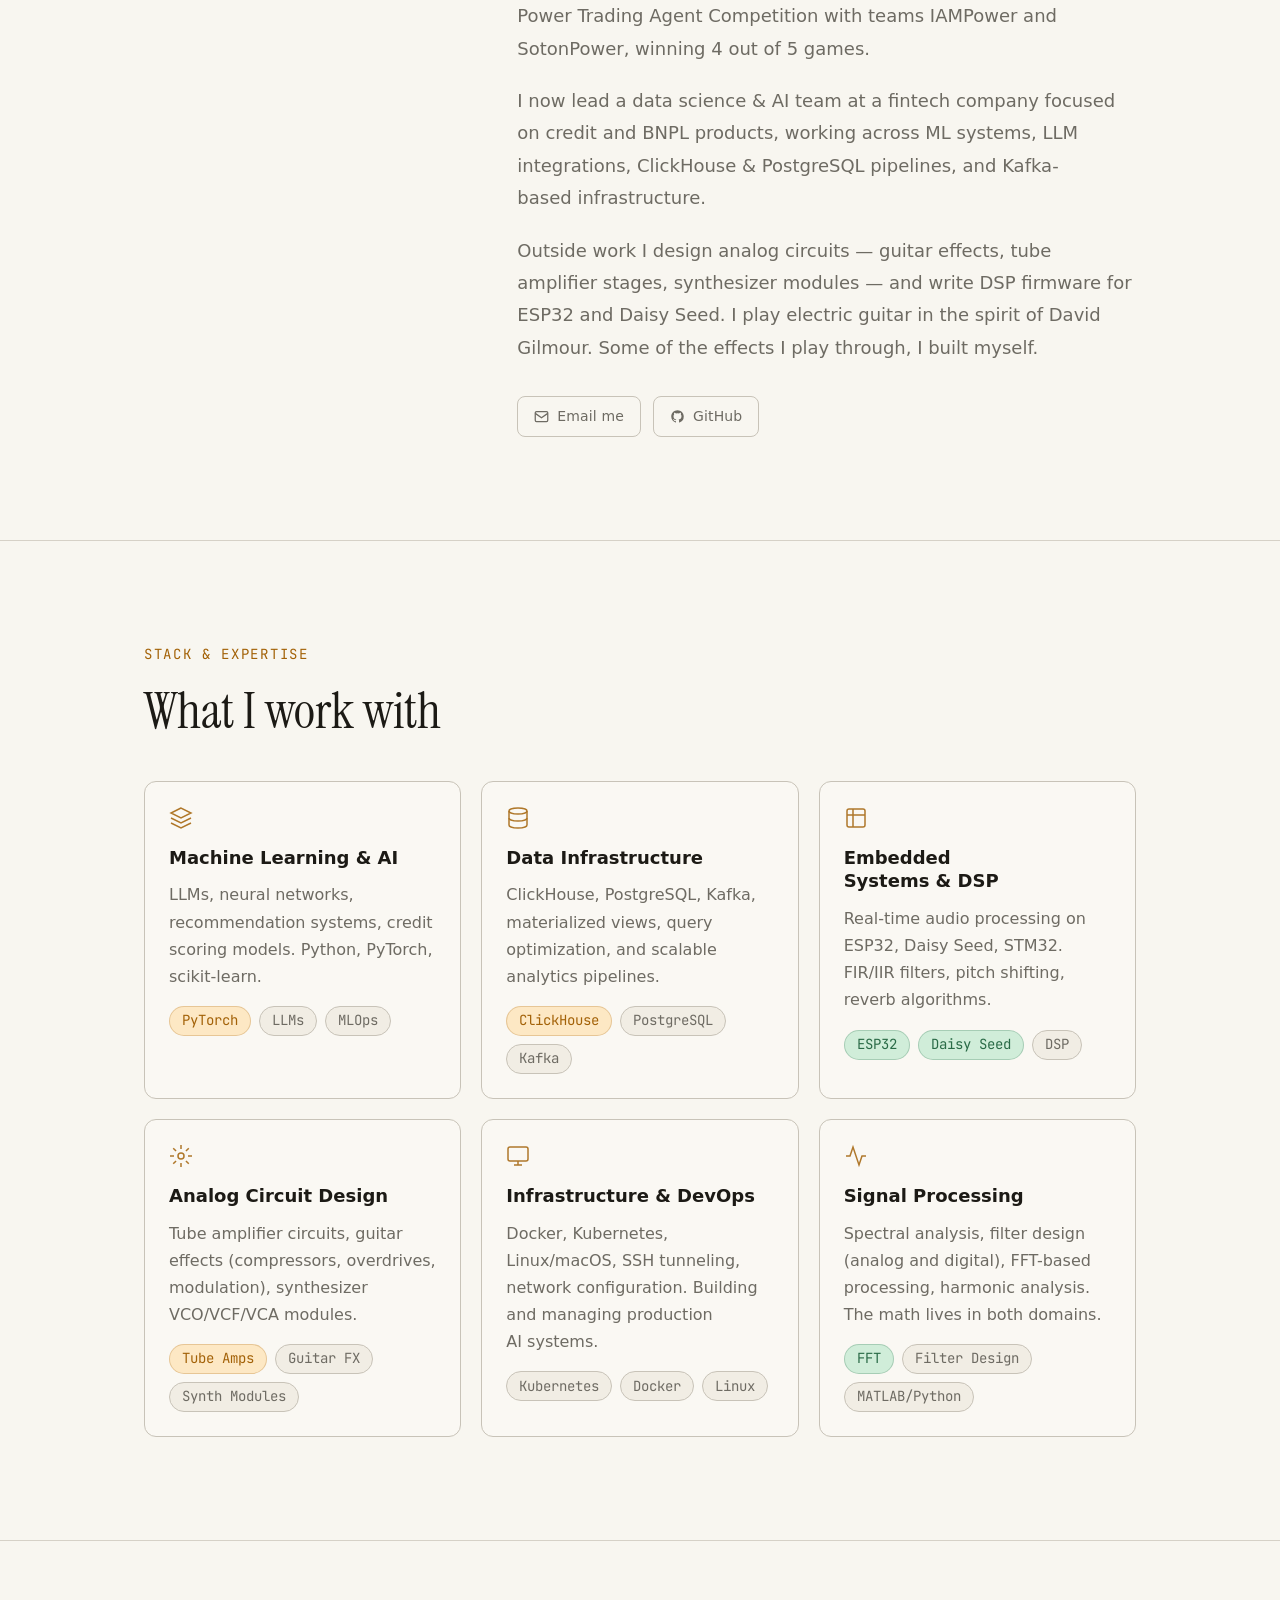
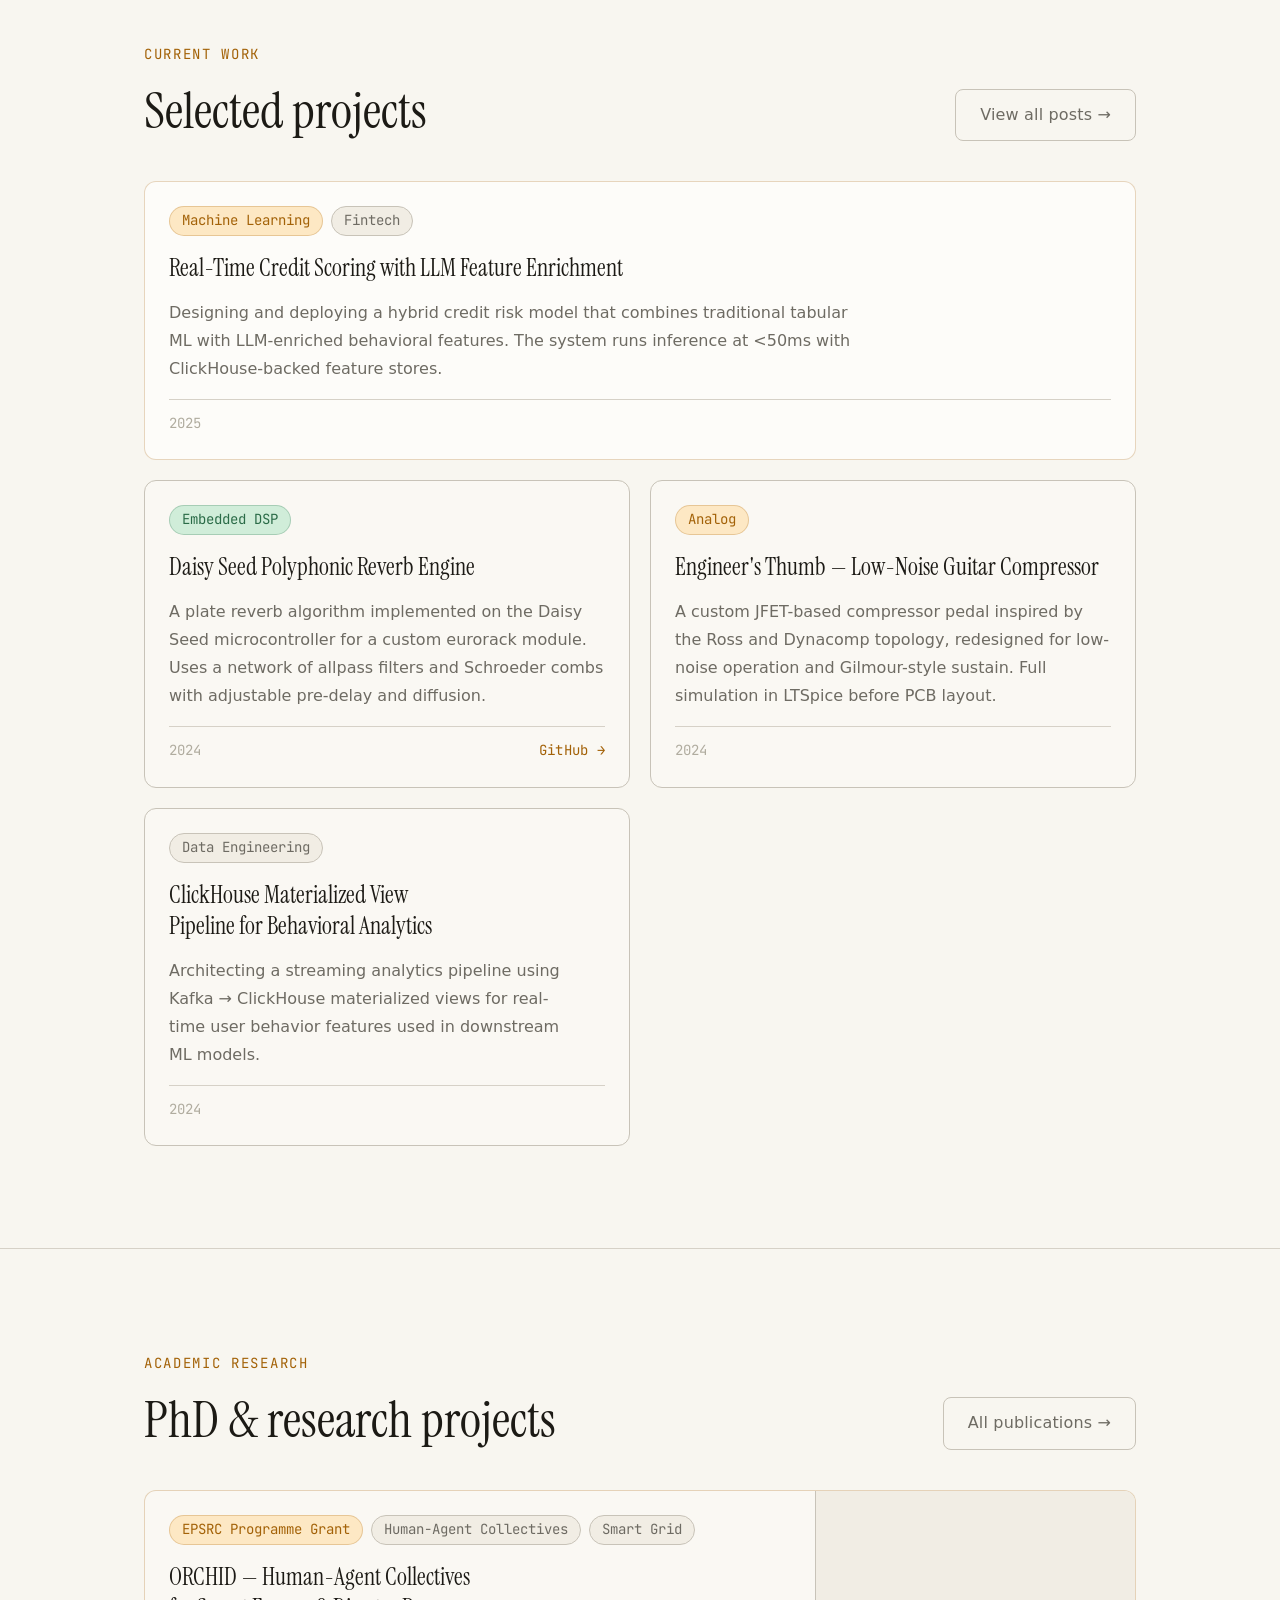
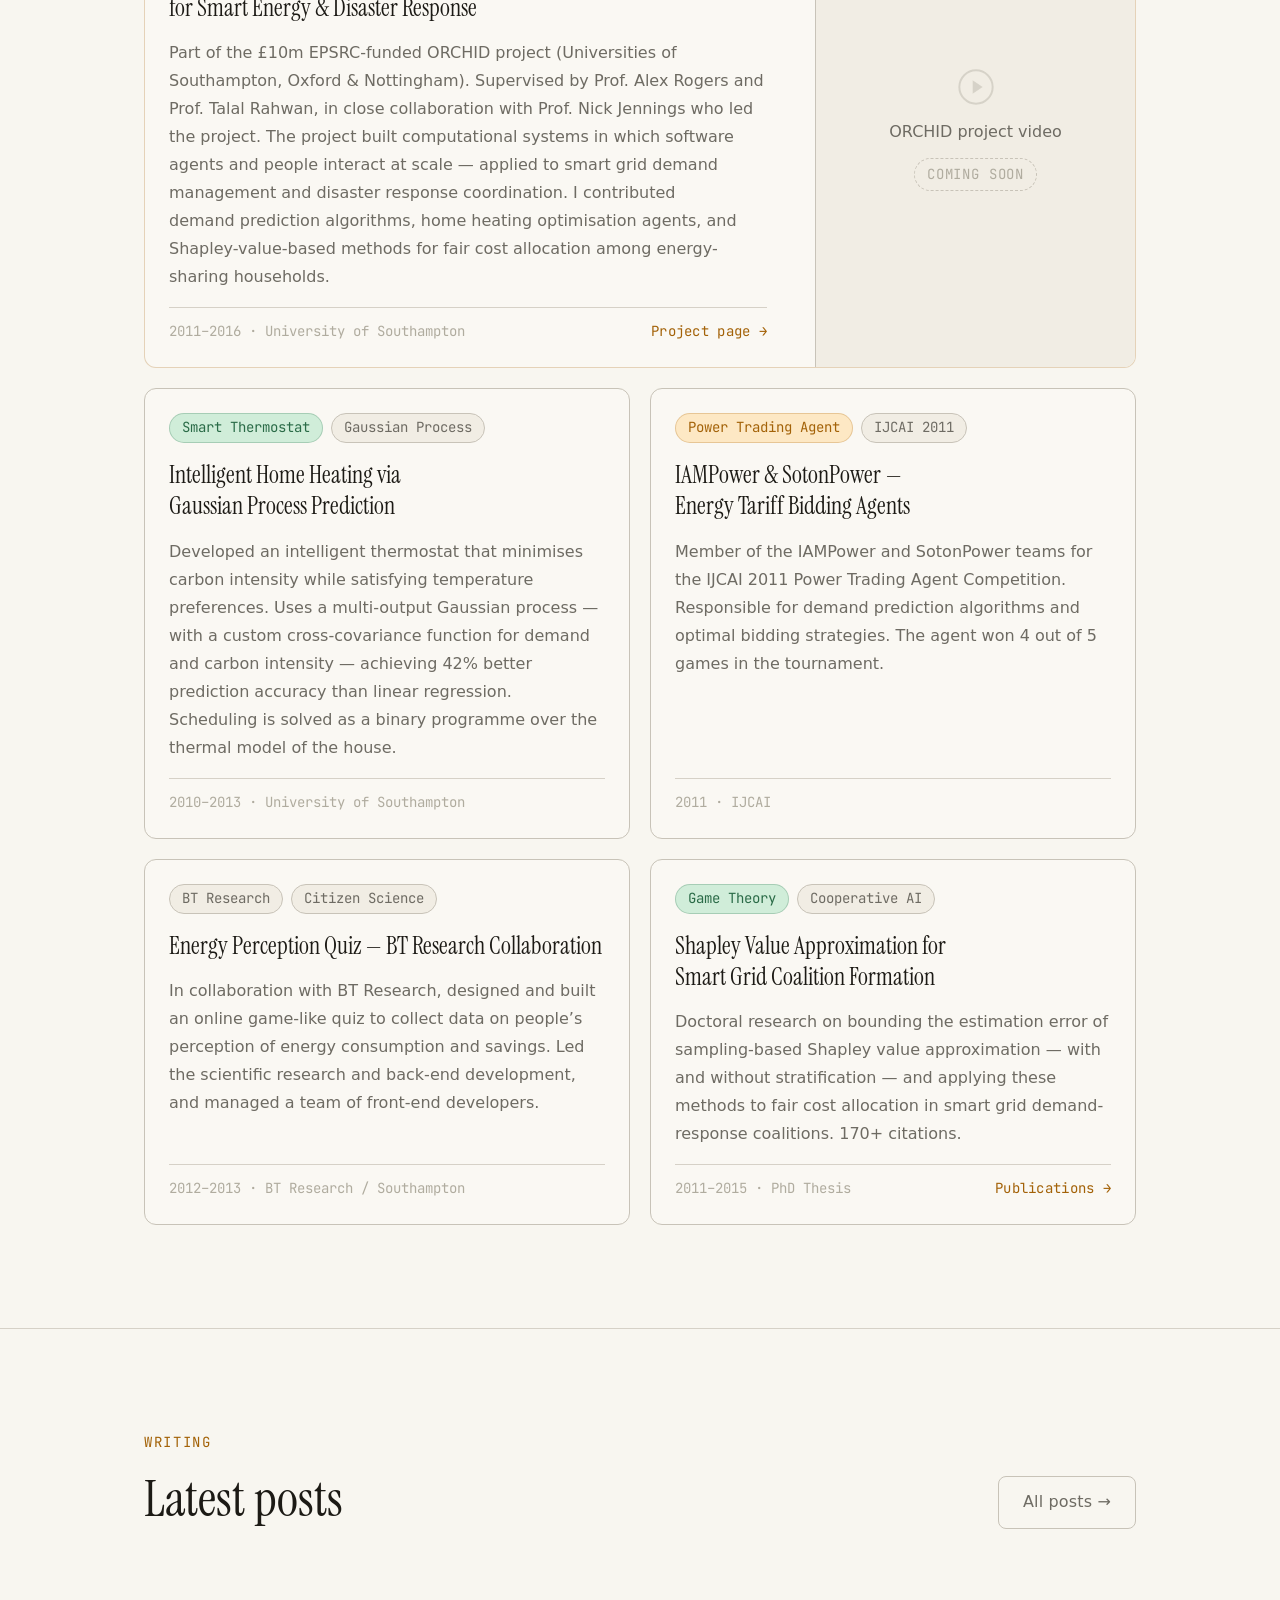
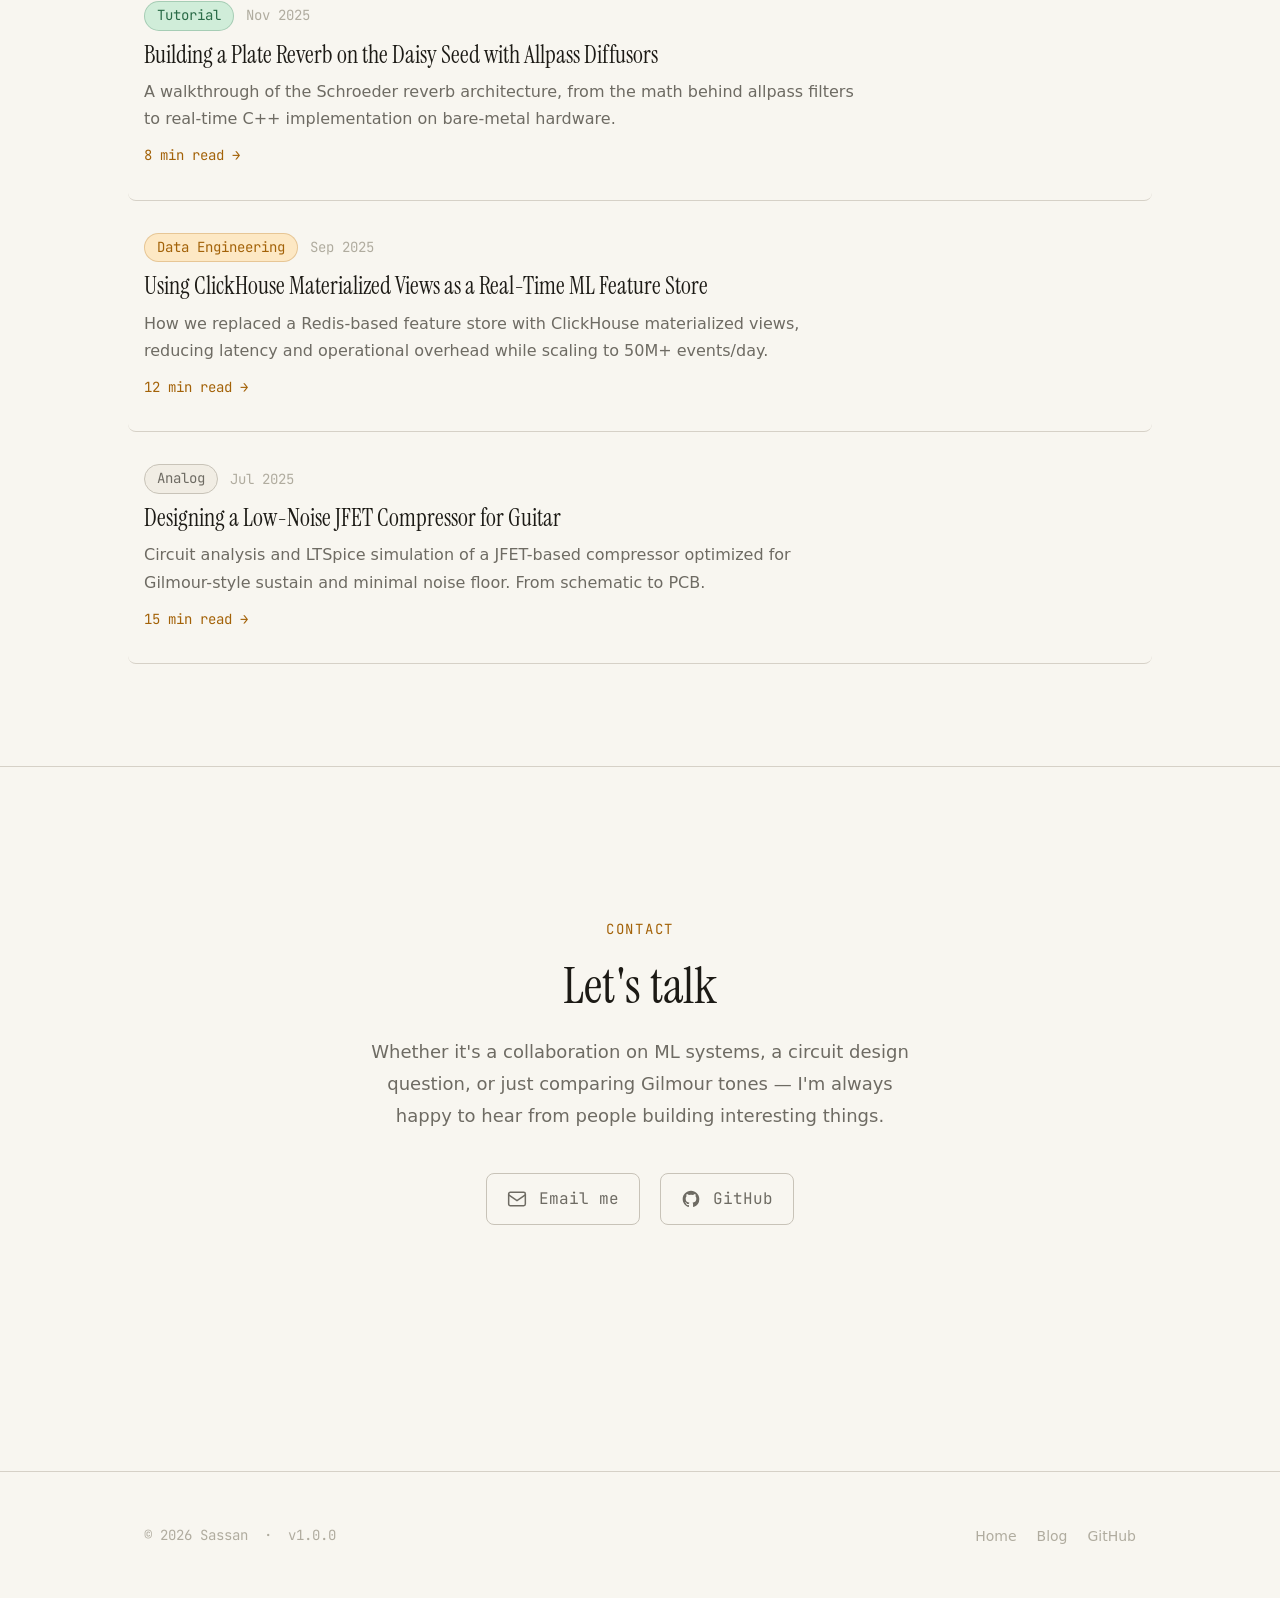
==== commit 5aa40f12: "Fix supervisors: Alex Rogers + Talal Rahwan, close collab with Nick Jennings" ====
--- a/index.html
+++ b/index.html
@@ -192,8 +192,10 @@
             <p class="about-body">
               I hold a PhD in Computer Science (AI) from the University of Southampton, where I worked
               in the <a href="https://www.ecs.soton.ac.uk/research/groups/agents" target="_blank" rel="noopener">Agents, Interaction &amp; Complexity group</a>
-              under Prof. Nick Jennings. My doctoral research focused on the computational challenges
-              of the Shapley value and its applications in smart grid coalition formation.
+              under the supervision of Prof. Alex Rogers (now at Oxford) and Prof. Talal Rahwan,
+              in close collaboration with Prof. Nick Jennings. My doctoral research focused on
+              the computational challenges of the Shapley value and its applications in smart grid
+              coalition formation.
             </p>
             <p class="about-body">
               During my time at Southampton I was part of the <a href="https://www.horizon.ac.uk/project/orchid/" target="_blank" rel="noopener">ORCHID programme grant</a> —
@@ -432,8 +434,9 @@
             </div>
             <h3 class="work-card-title" id="orchid-heading">ORCHID &mdash; Human-Agent Collectives for Smart Energy &amp; Disaster Response</h3>
             <p class="work-card-body">
-              Part of the &pound;10m EPSRC-funded ORCHID project (Universities of Southampton, Oxford &amp; Nottingham,
-              led by Prof. Nick Jennings). The project built computational systems in which software agents
+              Part of the &pound;10m EPSRC-funded ORCHID project (Universities of Southampton, Oxford &amp; Nottingham).
+              Supervised by Prof. Alex Rogers and Prof. Talal Rahwan, in close collaboration with
+              Prof. Nick Jennings who led the project. The project built computational systems in which software agents
               and people interact at scale &mdash; applied to smart grid demand management and disaster response coordination.
               I contributed demand prediction algorithms, home heating optimisation agents, and Shapley-value-based
               methods for fair cost allocation among energy-sharing households.
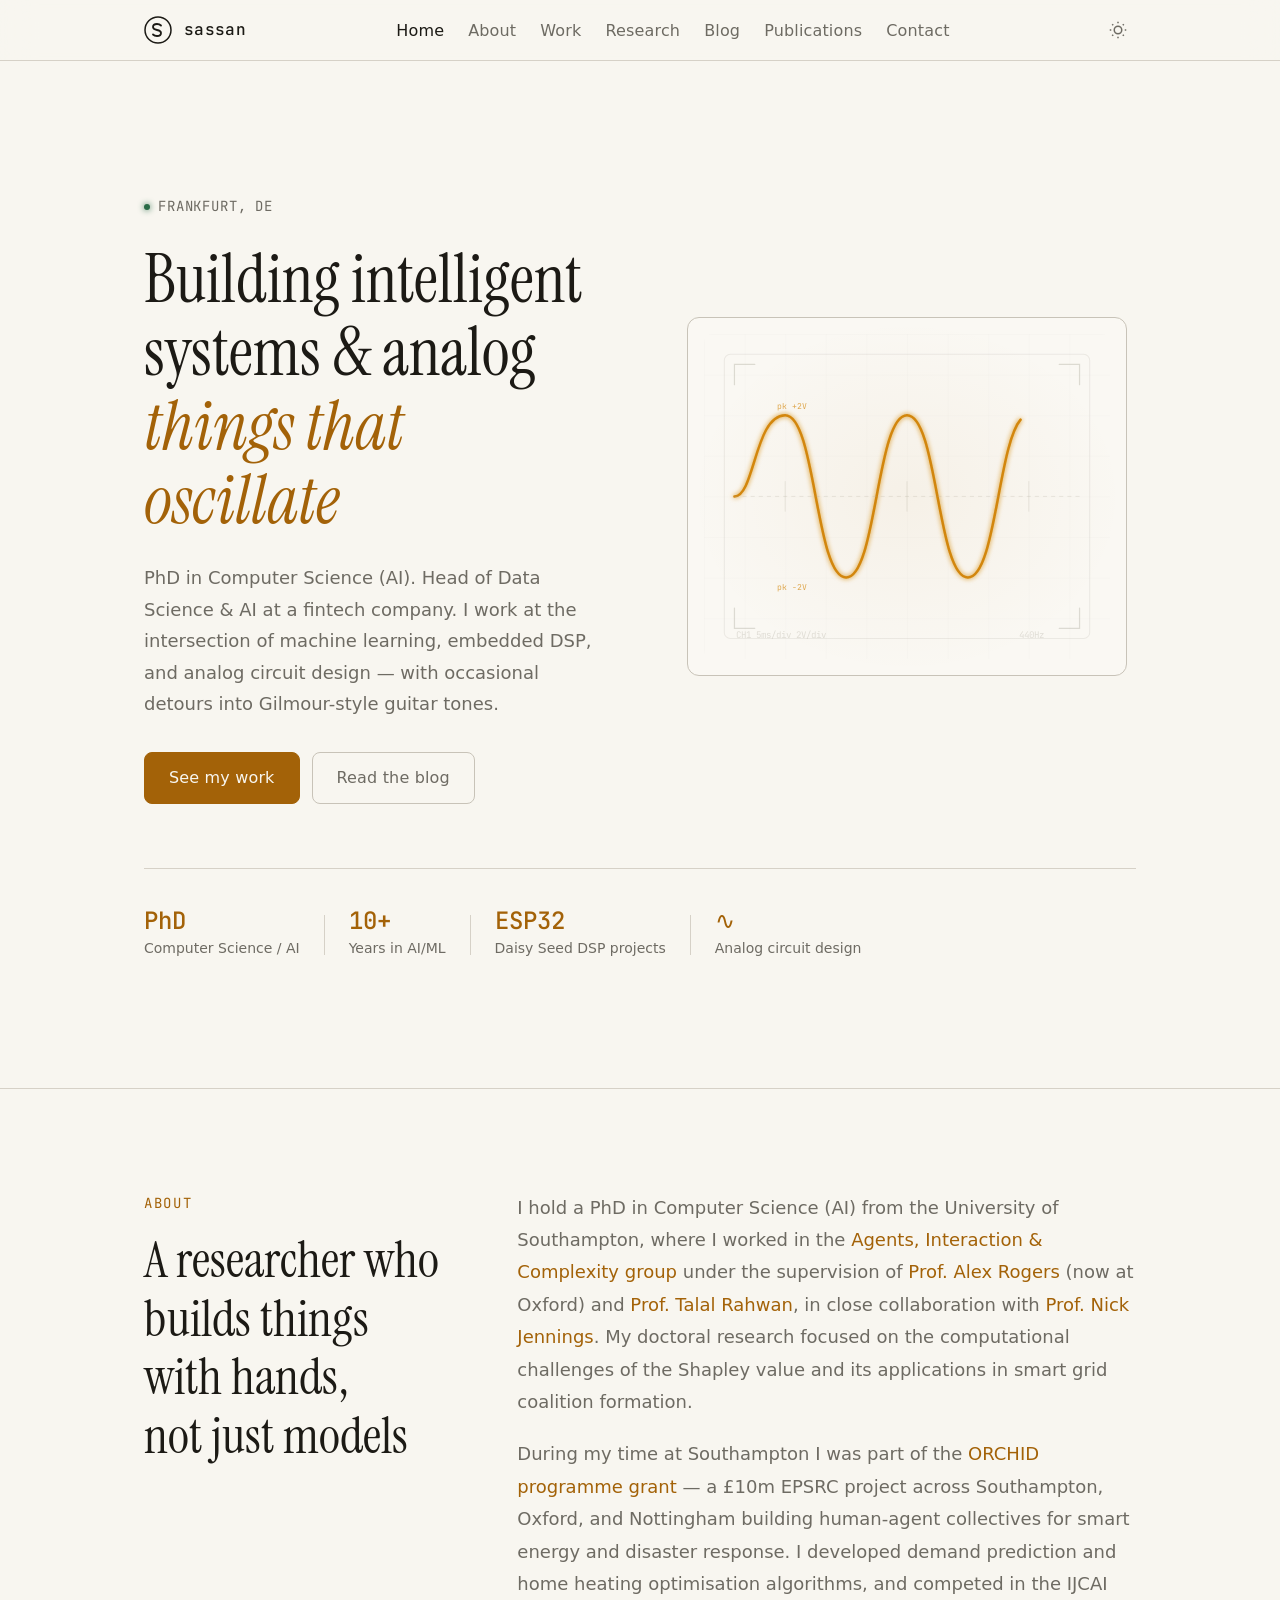
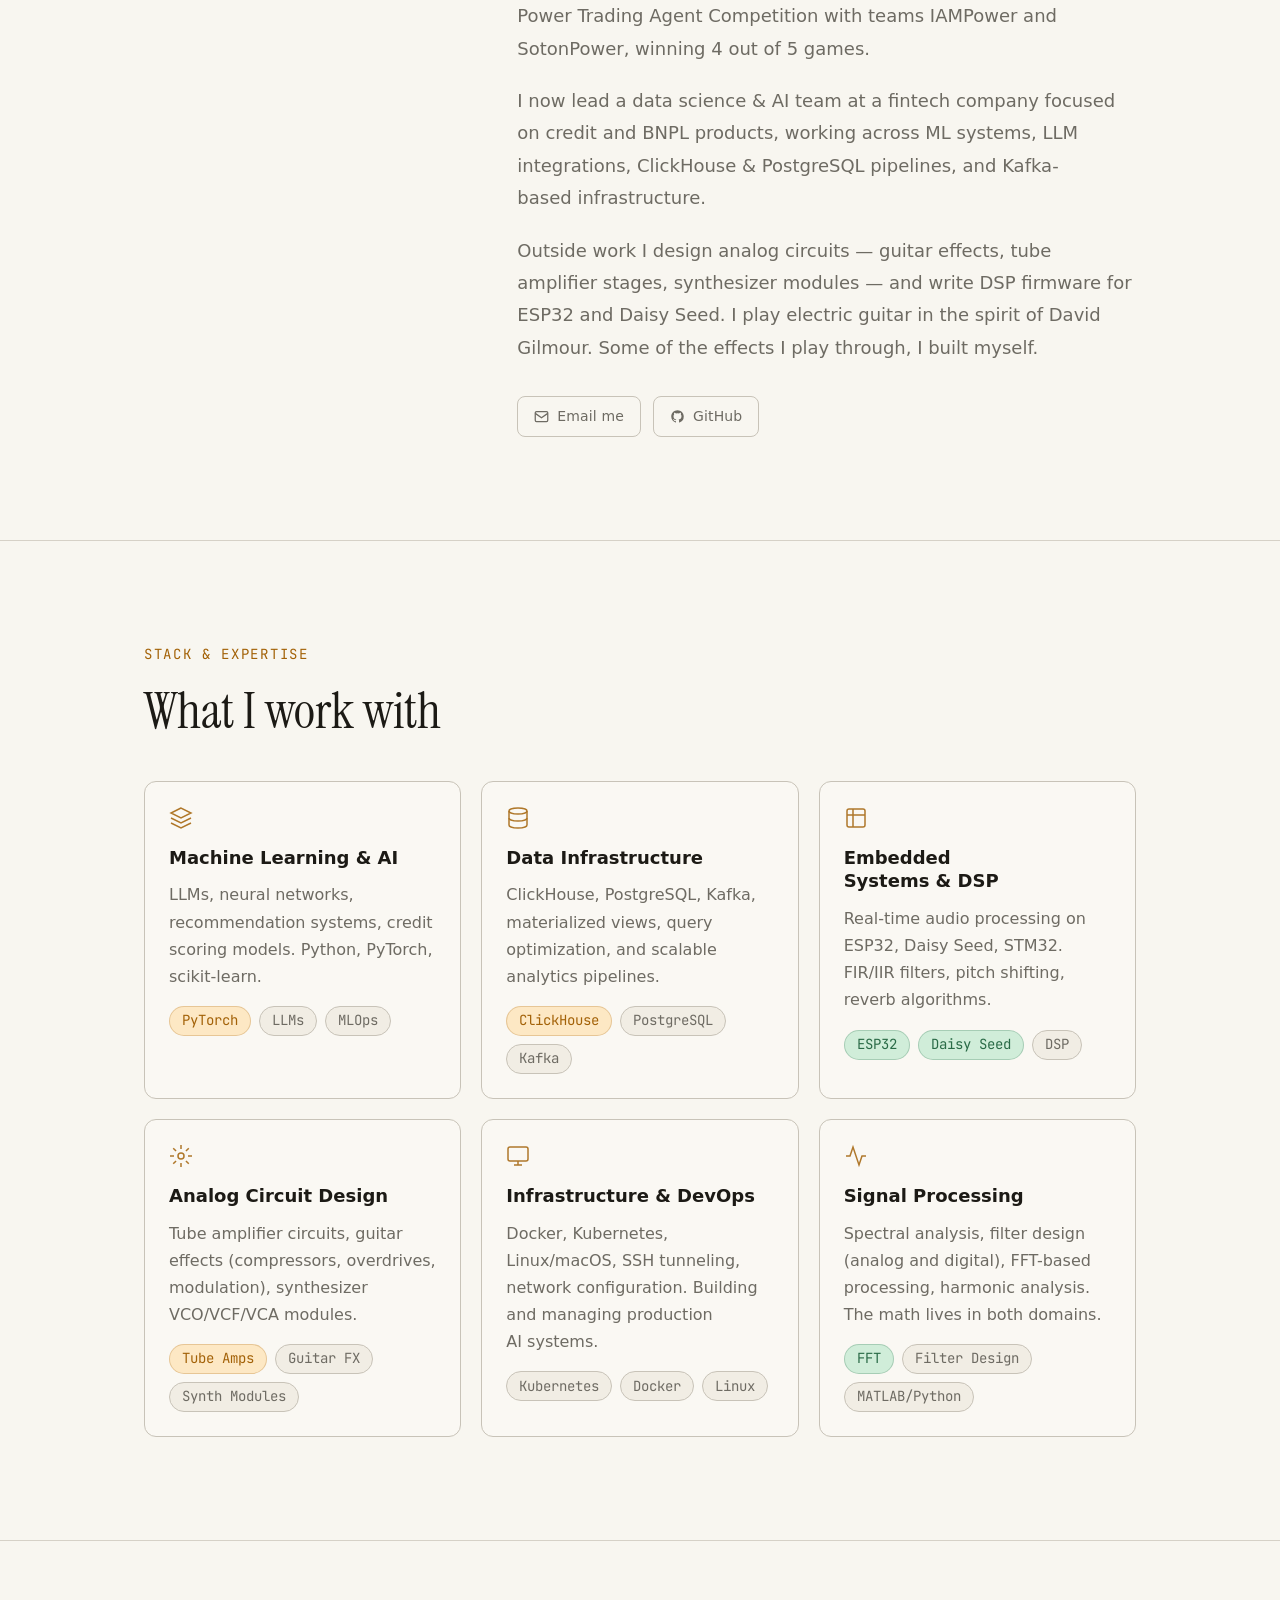
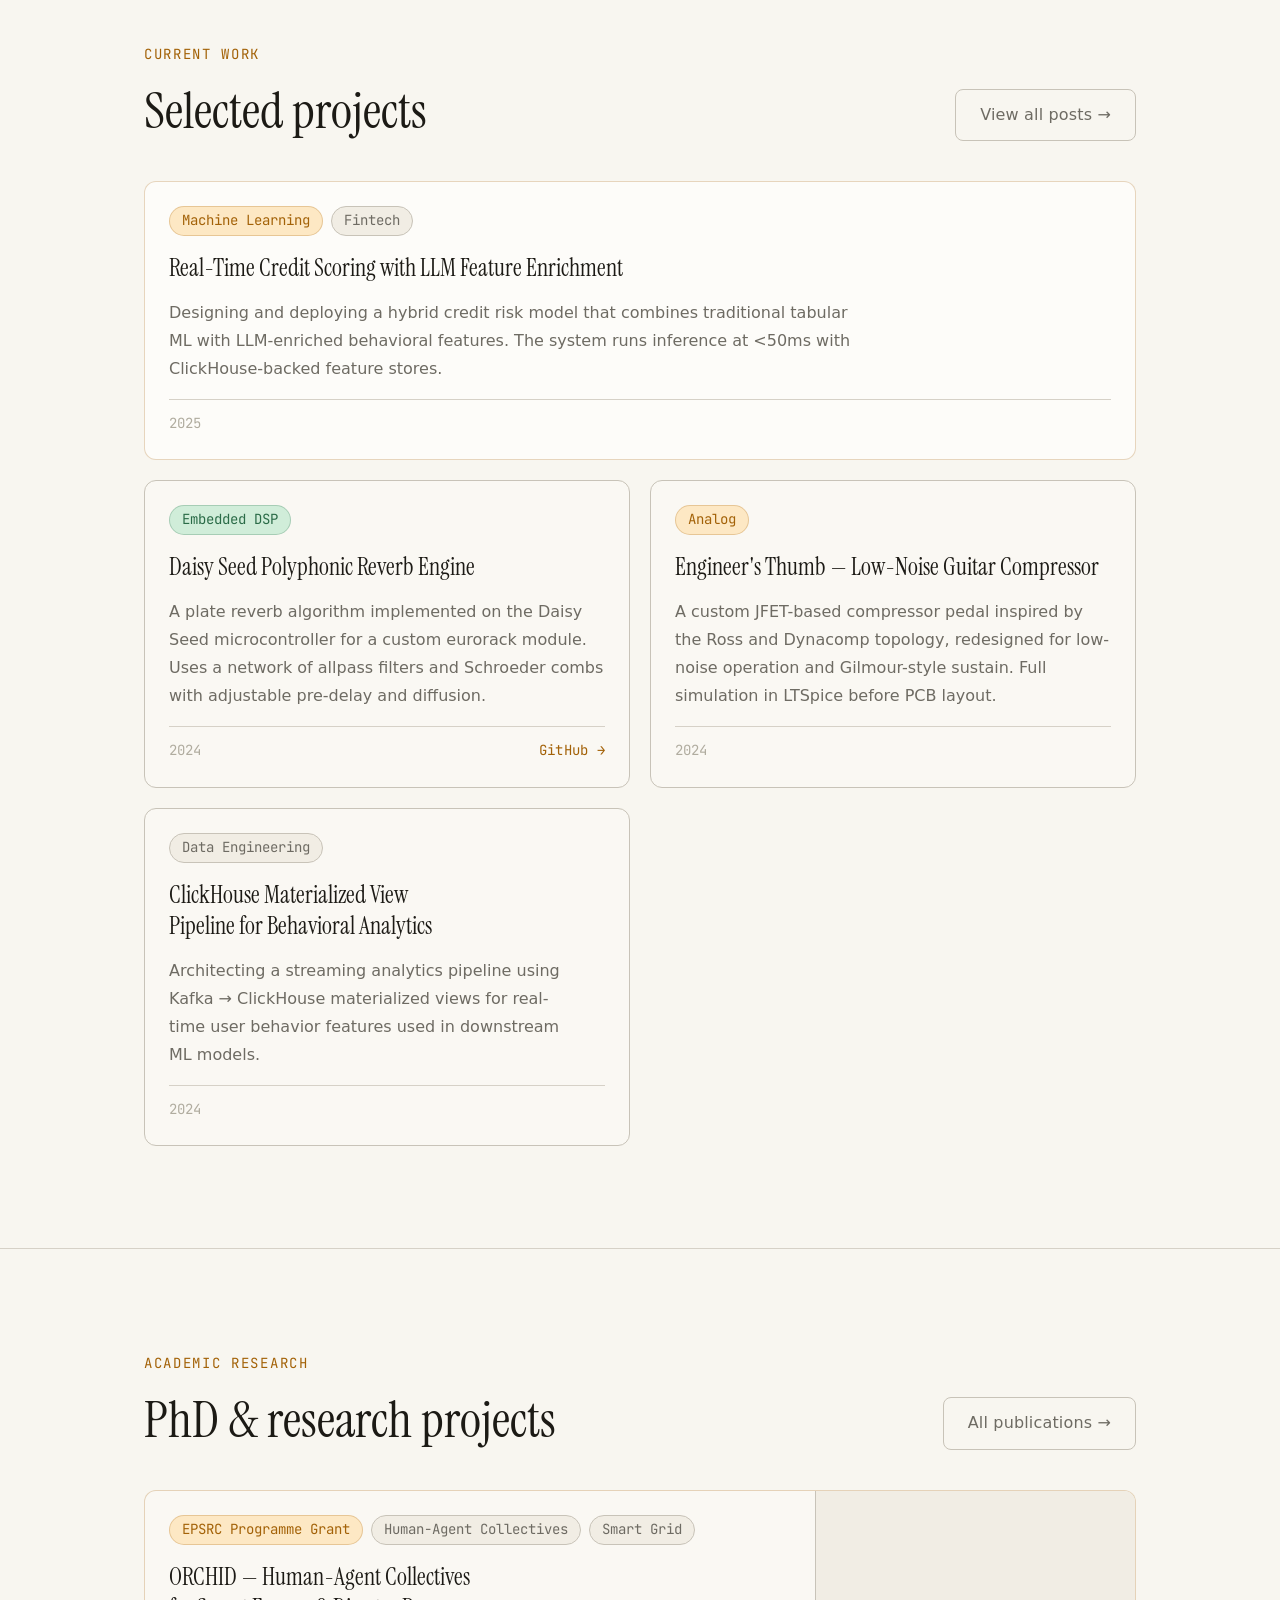
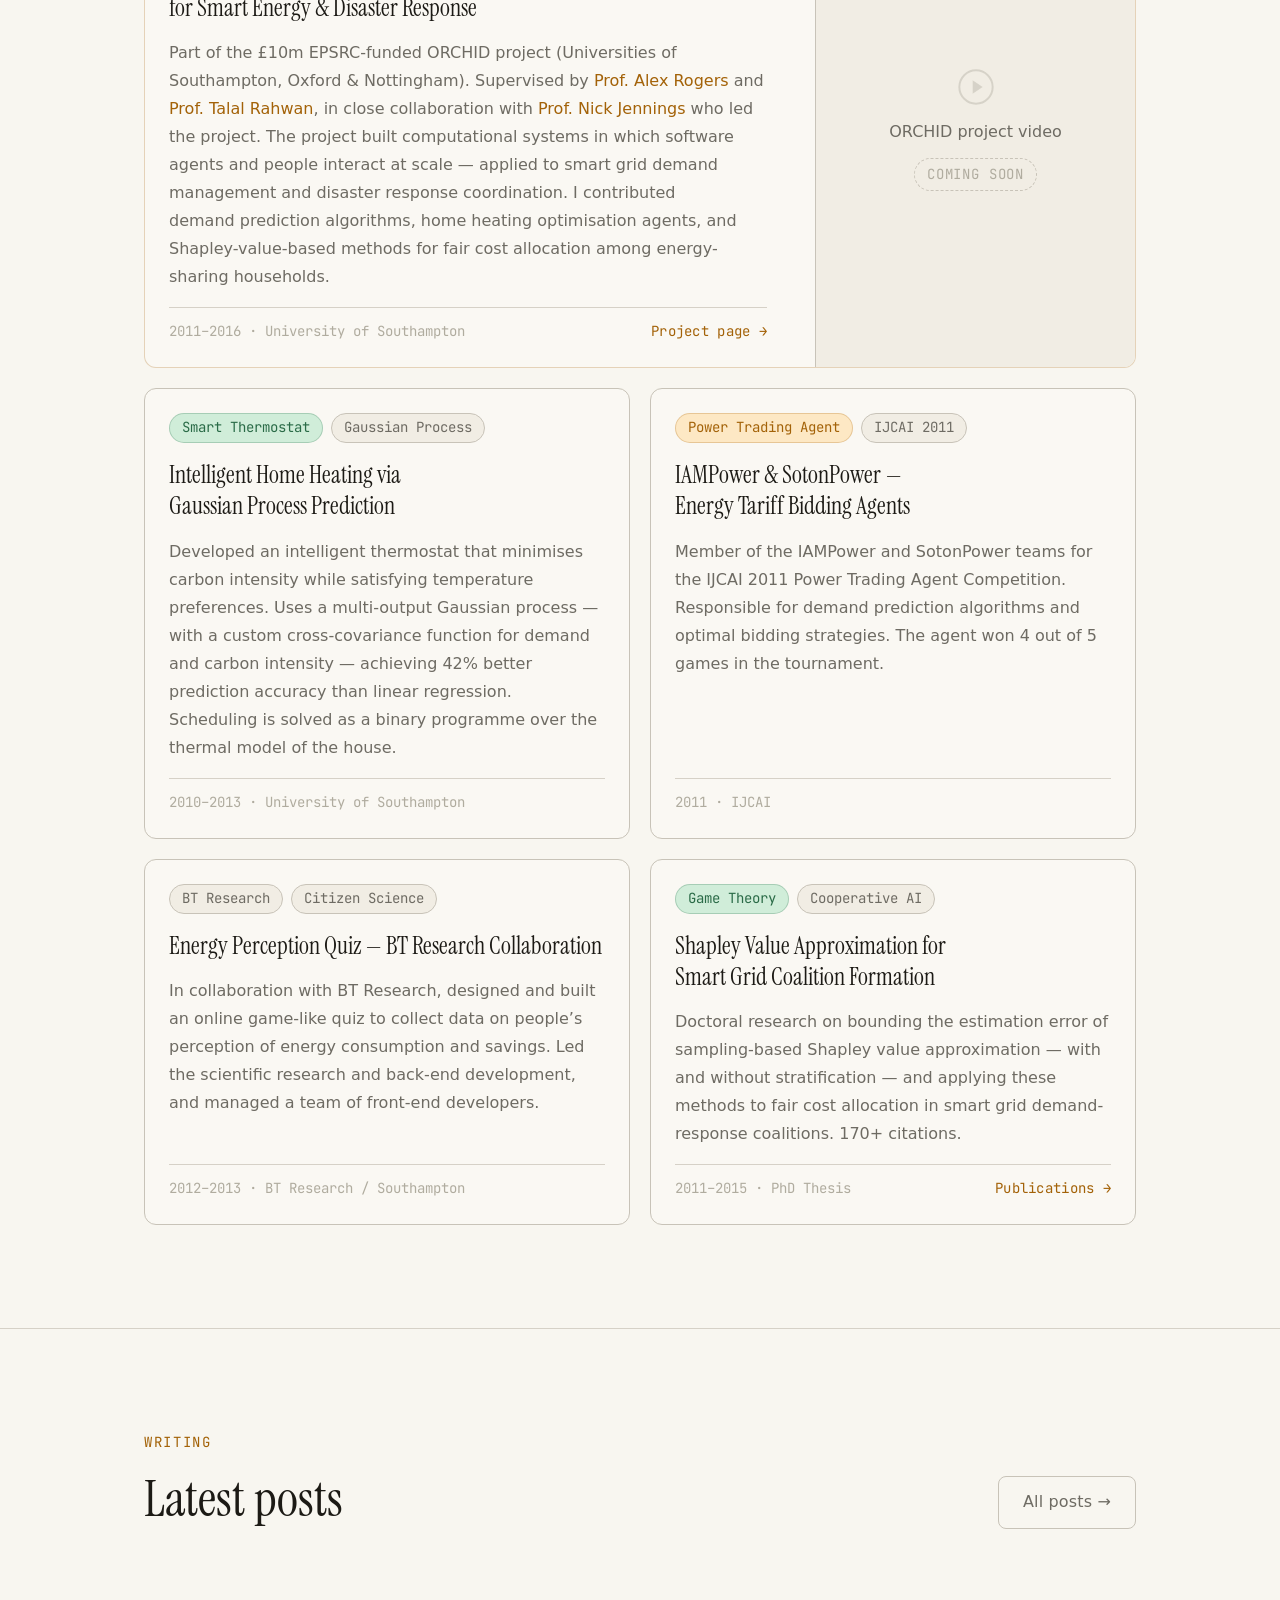
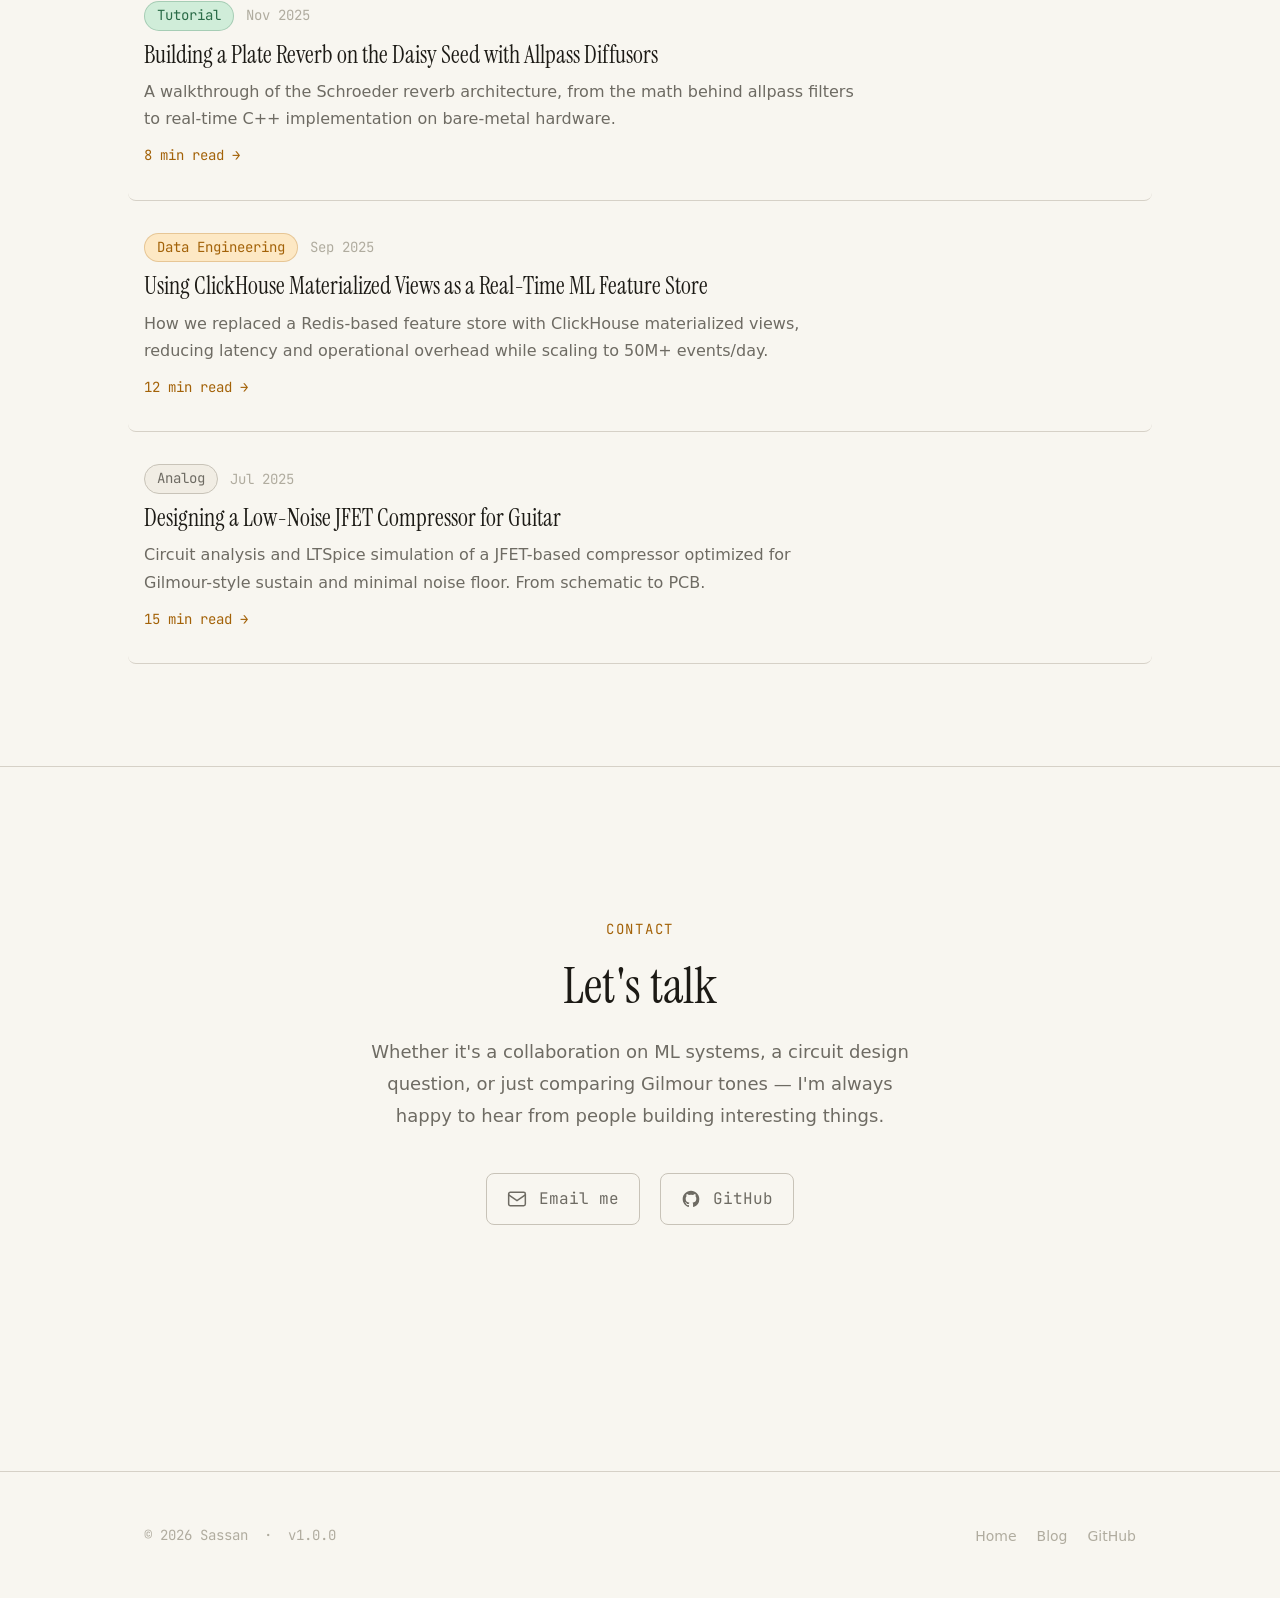
==== commit 0216feb8: "Add homepage links for Alex Rogers, Talal Rahwan, Nick Jennings" ====
--- a/index.html
+++ b/index.html
@@ -192,8 +192,8 @@
             <p class="about-body">
               I hold a PhD in Computer Science (AI) from the University of Southampton, where I worked
               in the <a href="https://www.ecs.soton.ac.uk/research/groups/agents" target="_blank" rel="noopener">Agents, Interaction &amp; Complexity group</a>
-              under the supervision of Prof. Alex Rogers (now at Oxford) and Prof. Talal Rahwan,
-              in close collaboration with Prof. Nick Jennings. My doctoral research focused on
+              under the supervision of <a href="https://www.cs.ox.ac.uk/people/alex.rogers/" target="_blank" rel="noopener">Prof. Alex Rogers</a> (now at Oxford) and <a href="https://www.trahwan.com/home" target="_blank" rel="noopener">Prof. Talal Rahwan</a>,
+              in close collaboration with <a href="https://www.imperial.ac.uk/people/n.jennings" target="_blank" rel="noopener">Prof. Nick Jennings</a>. My doctoral research focused on
               the computational challenges of the Shapley value and its applications in smart grid
               coalition formation.
             </p>
@@ -435,8 +435,8 @@
             <h3 class="work-card-title" id="orchid-heading">ORCHID &mdash; Human-Agent Collectives for Smart Energy &amp; Disaster Response</h3>
             <p class="work-card-body">
               Part of the &pound;10m EPSRC-funded ORCHID project (Universities of Southampton, Oxford &amp; Nottingham).
-              Supervised by Prof. Alex Rogers and Prof. Talal Rahwan, in close collaboration with
-              Prof. Nick Jennings who led the project. The project built computational systems in which software agents
+              Supervised by <a href="https://www.cs.ox.ac.uk/people/alex.rogers/" target="_blank" rel="noopener">Prof. Alex Rogers</a> and <a href="https://www.trahwan.com/home" target="_blank" rel="noopener">Prof. Talal Rahwan</a>, in close collaboration with
+              <a href="https://www.imperial.ac.uk/people/n.jennings" target="_blank" rel="noopener">Prof. Nick Jennings</a> who led the project. The project built computational systems in which software agents
               and people interact at scale &mdash; applied to smart grid demand management and disaster response coordination.
               I contributed demand prediction algorithms, home heating optimisation agents, and Shapley-value-based
               methods for fair cost allocation among energy-sharing households.
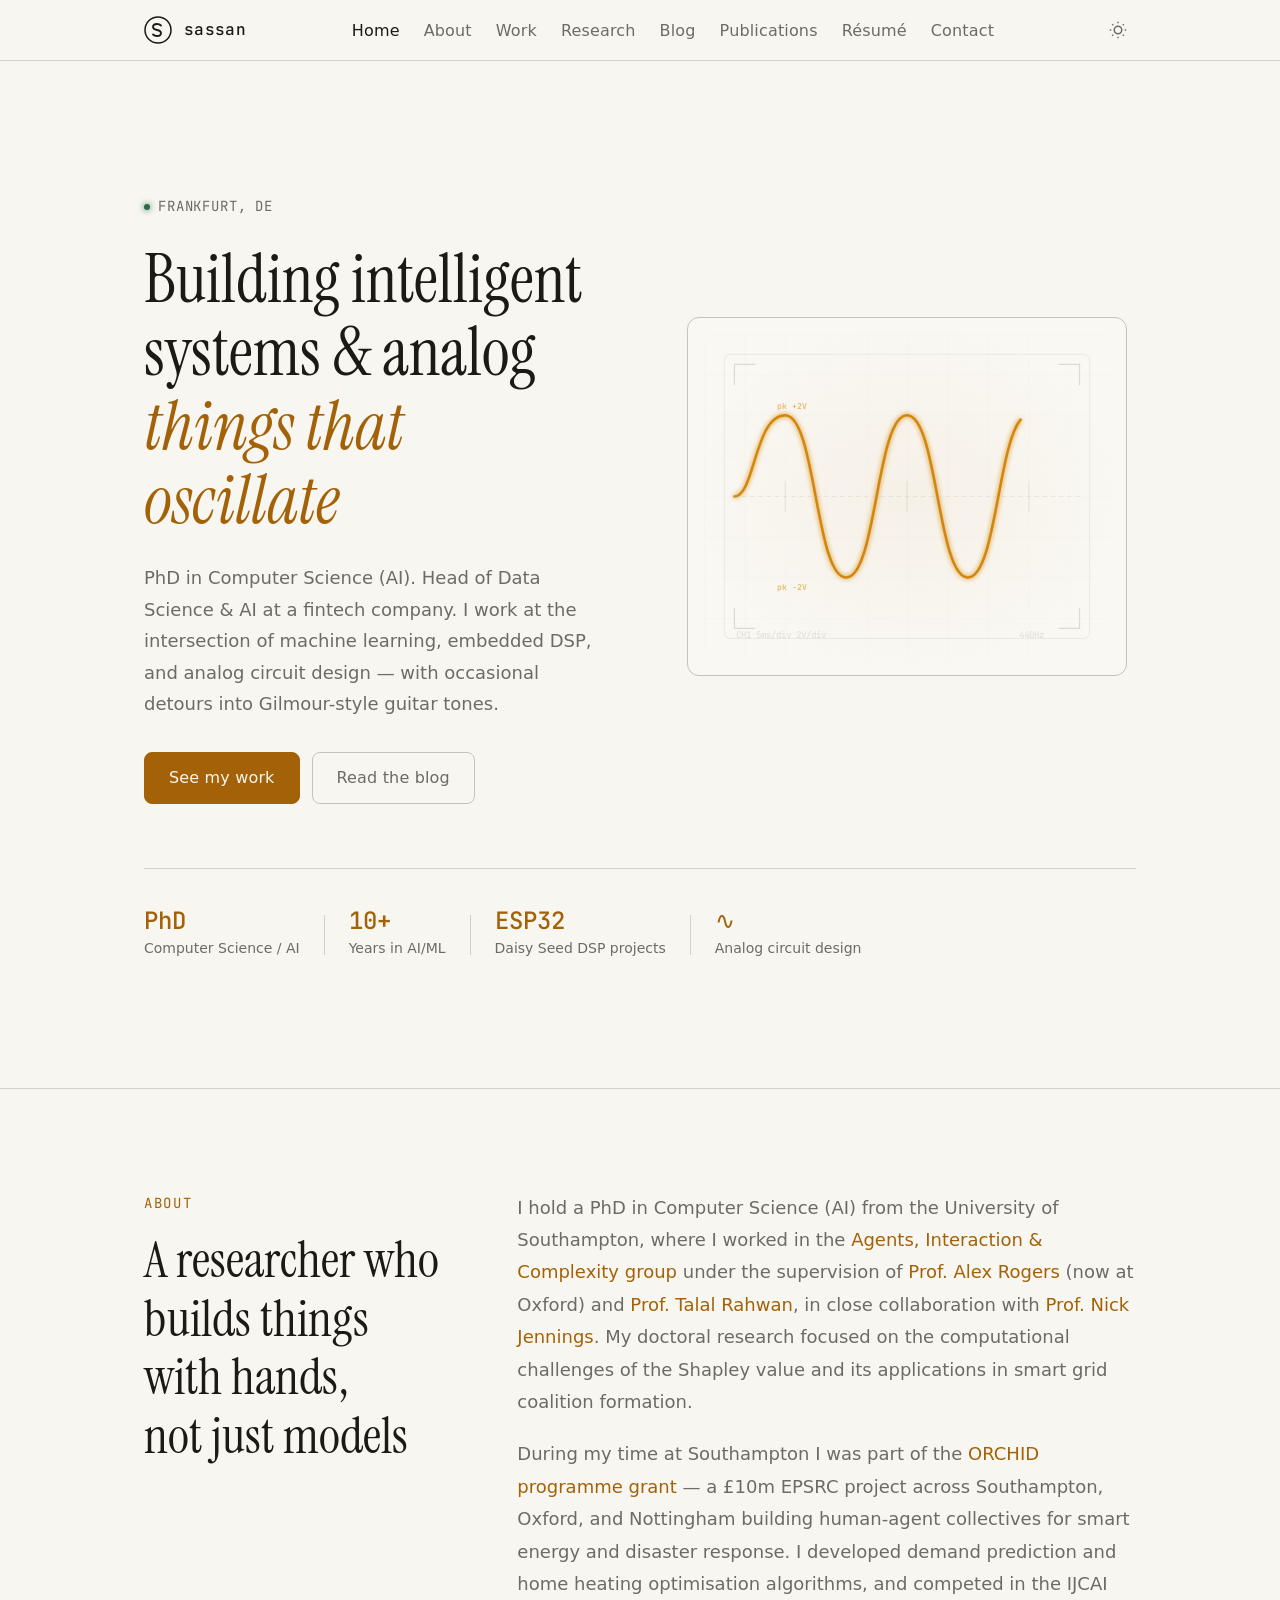
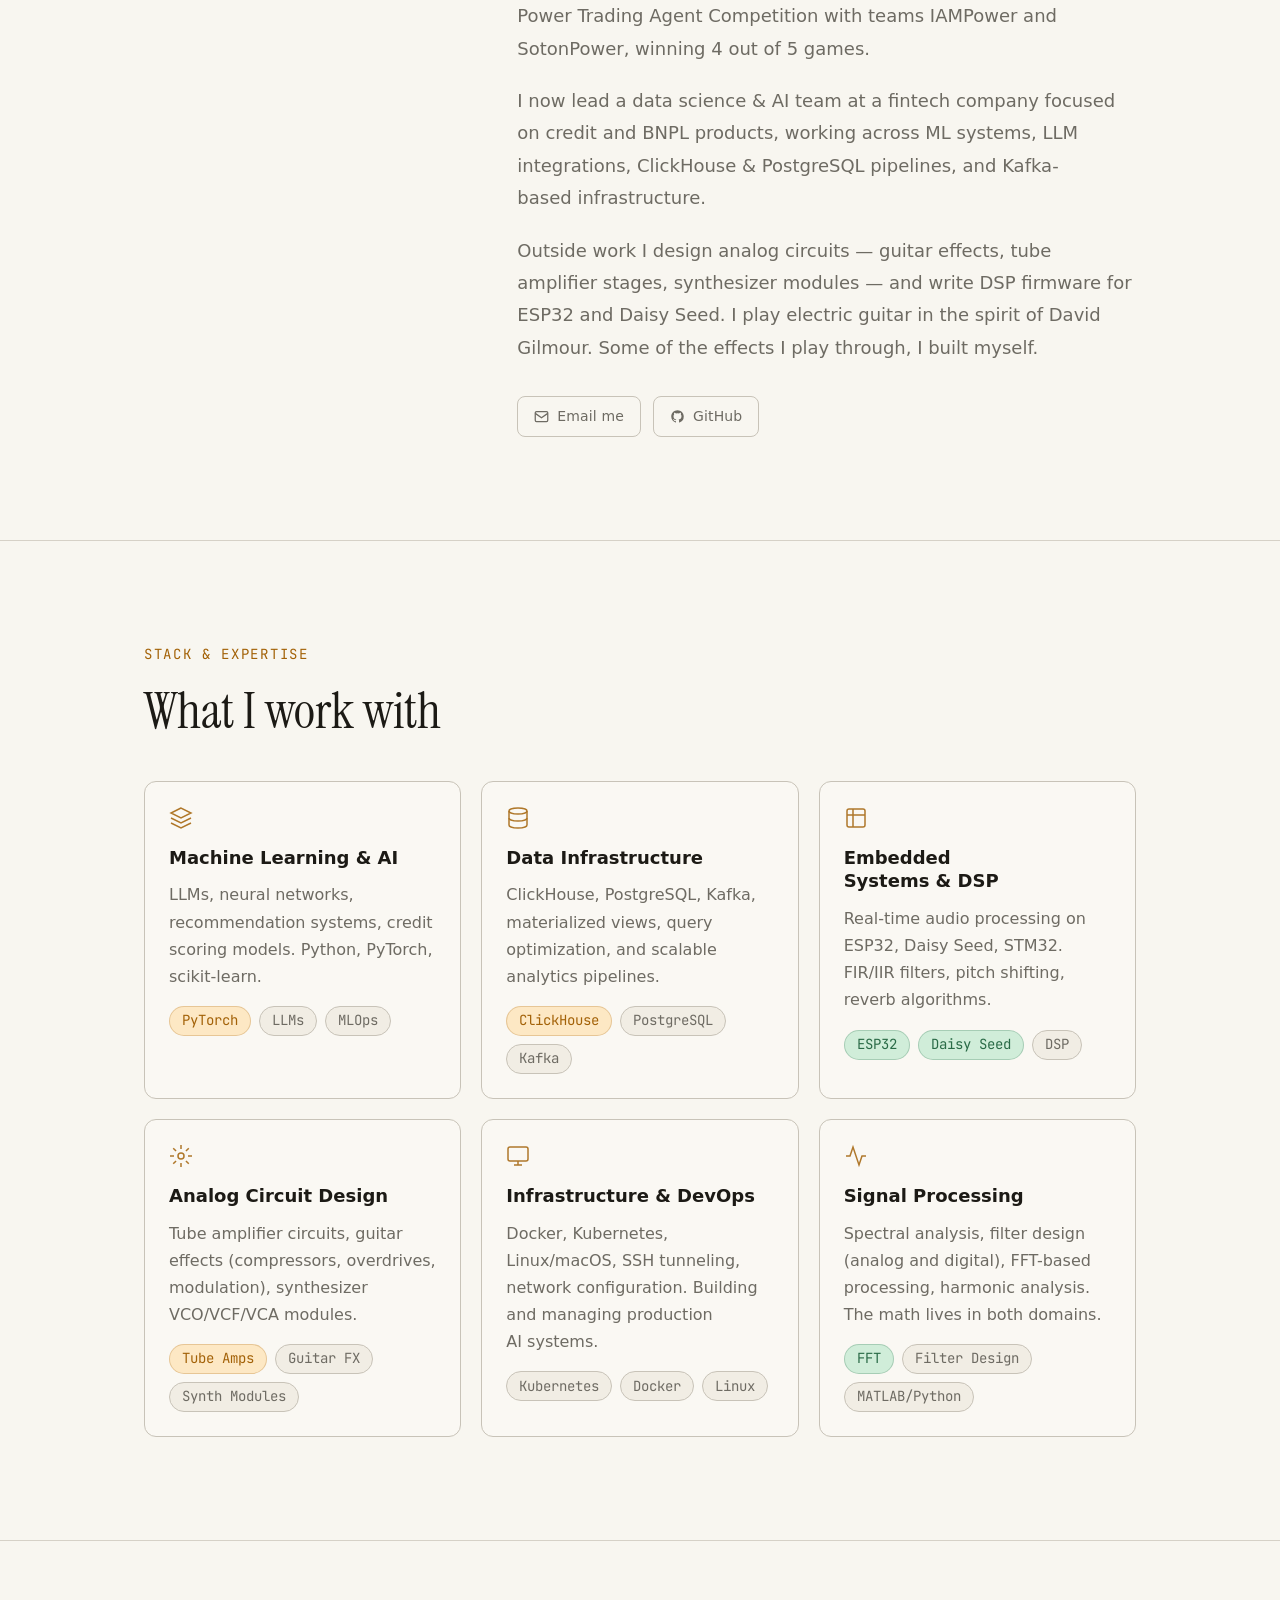
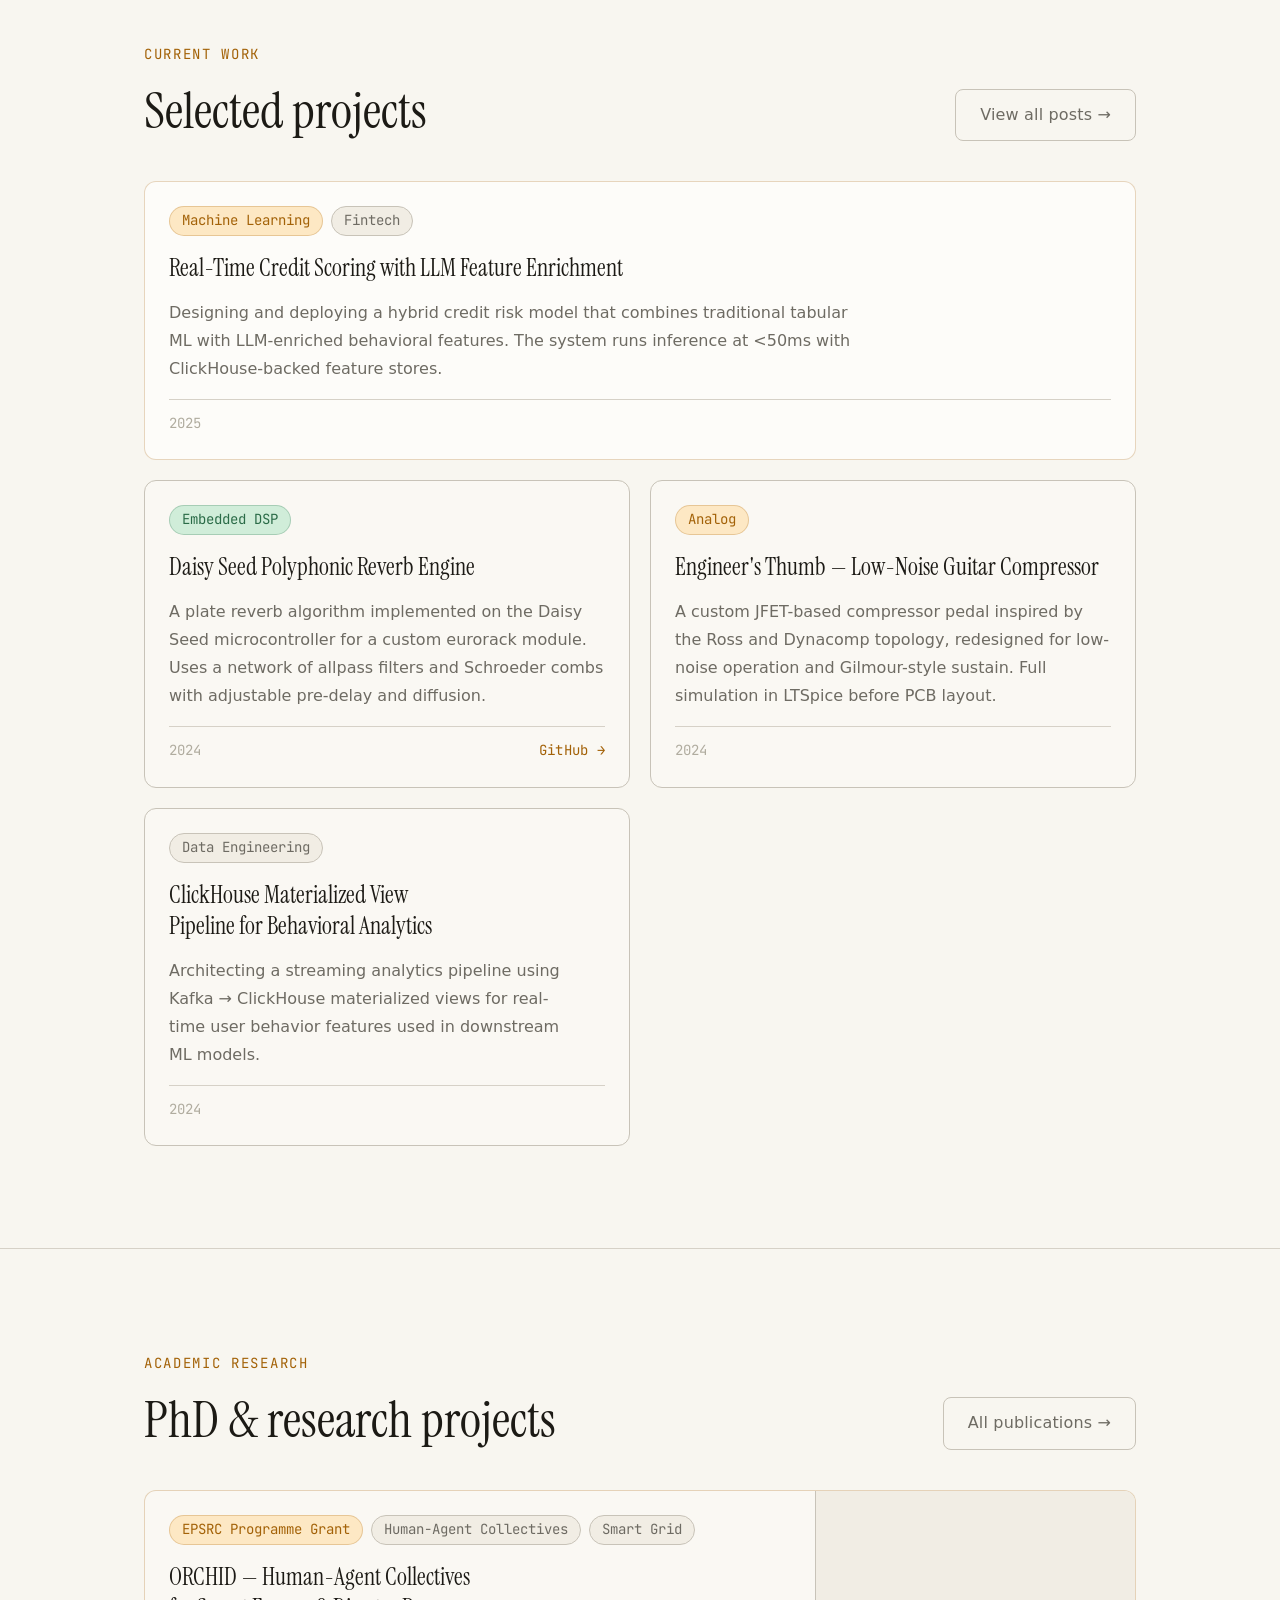
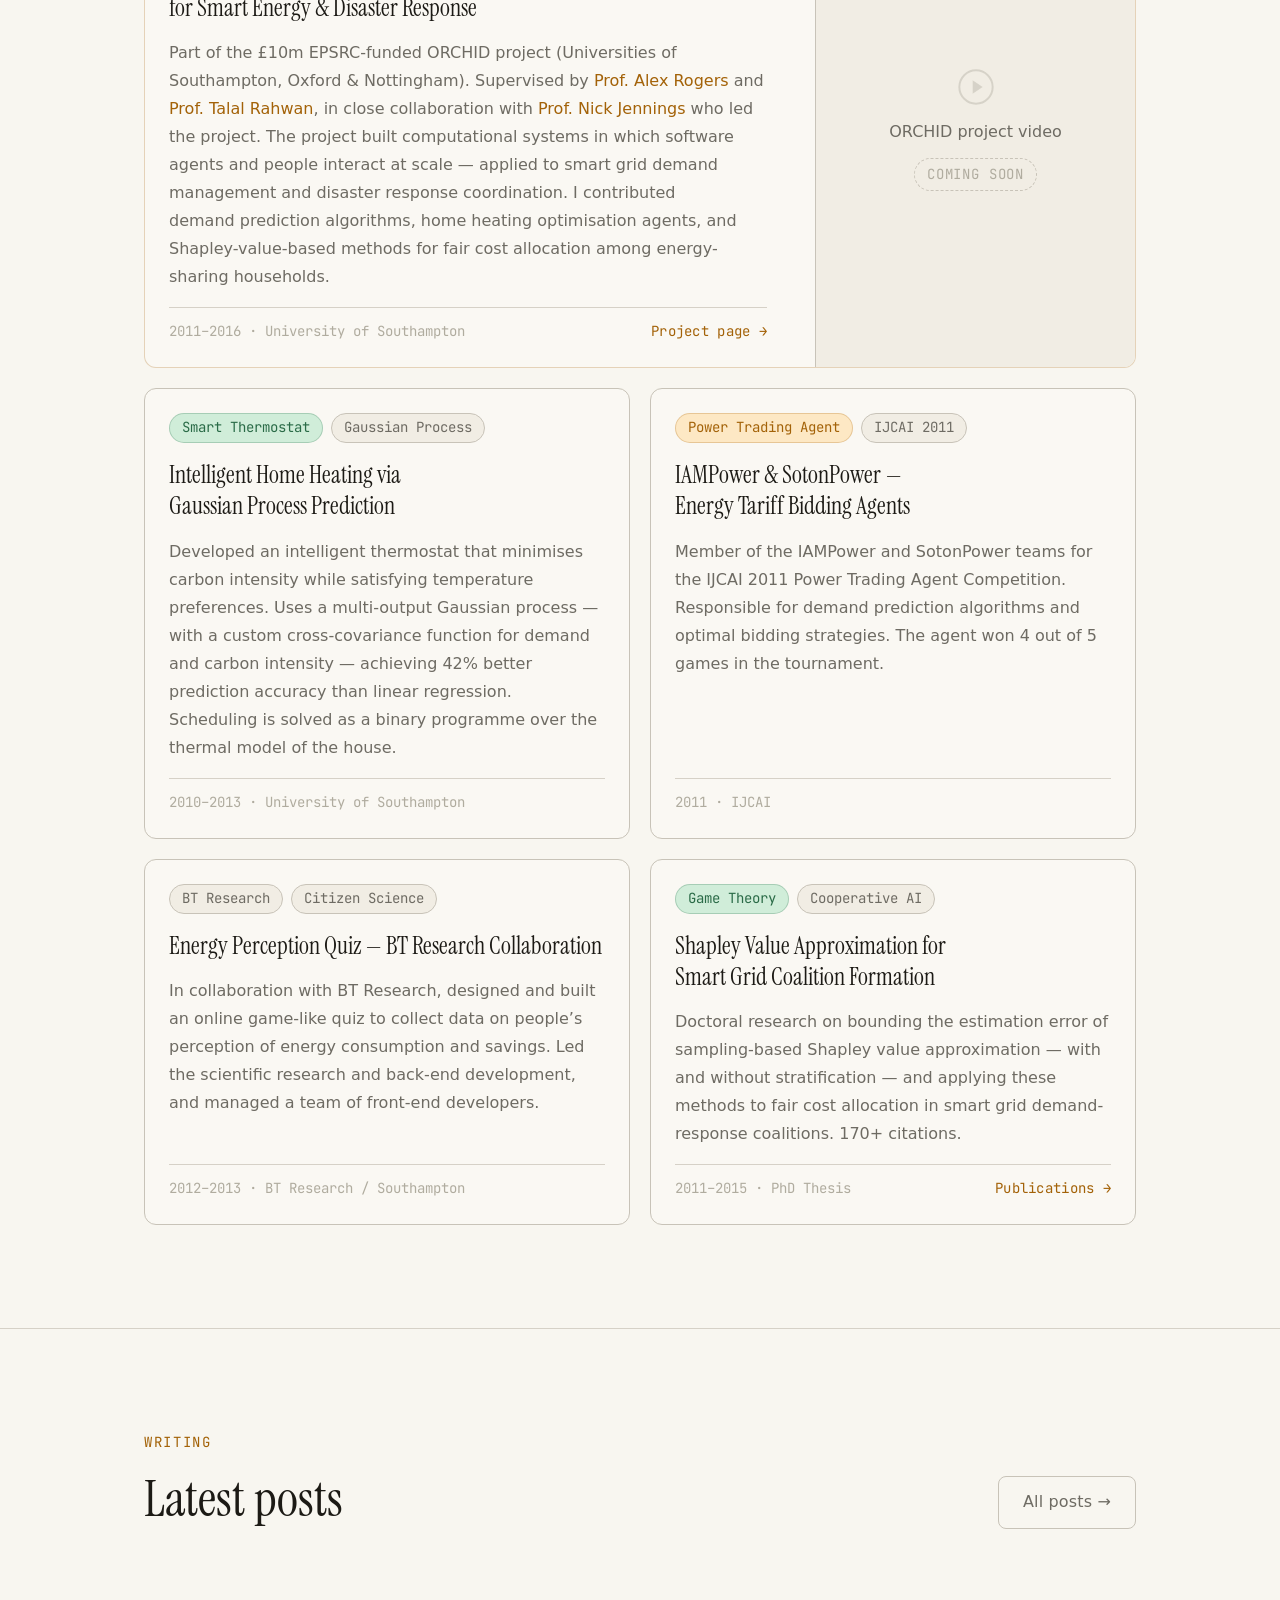
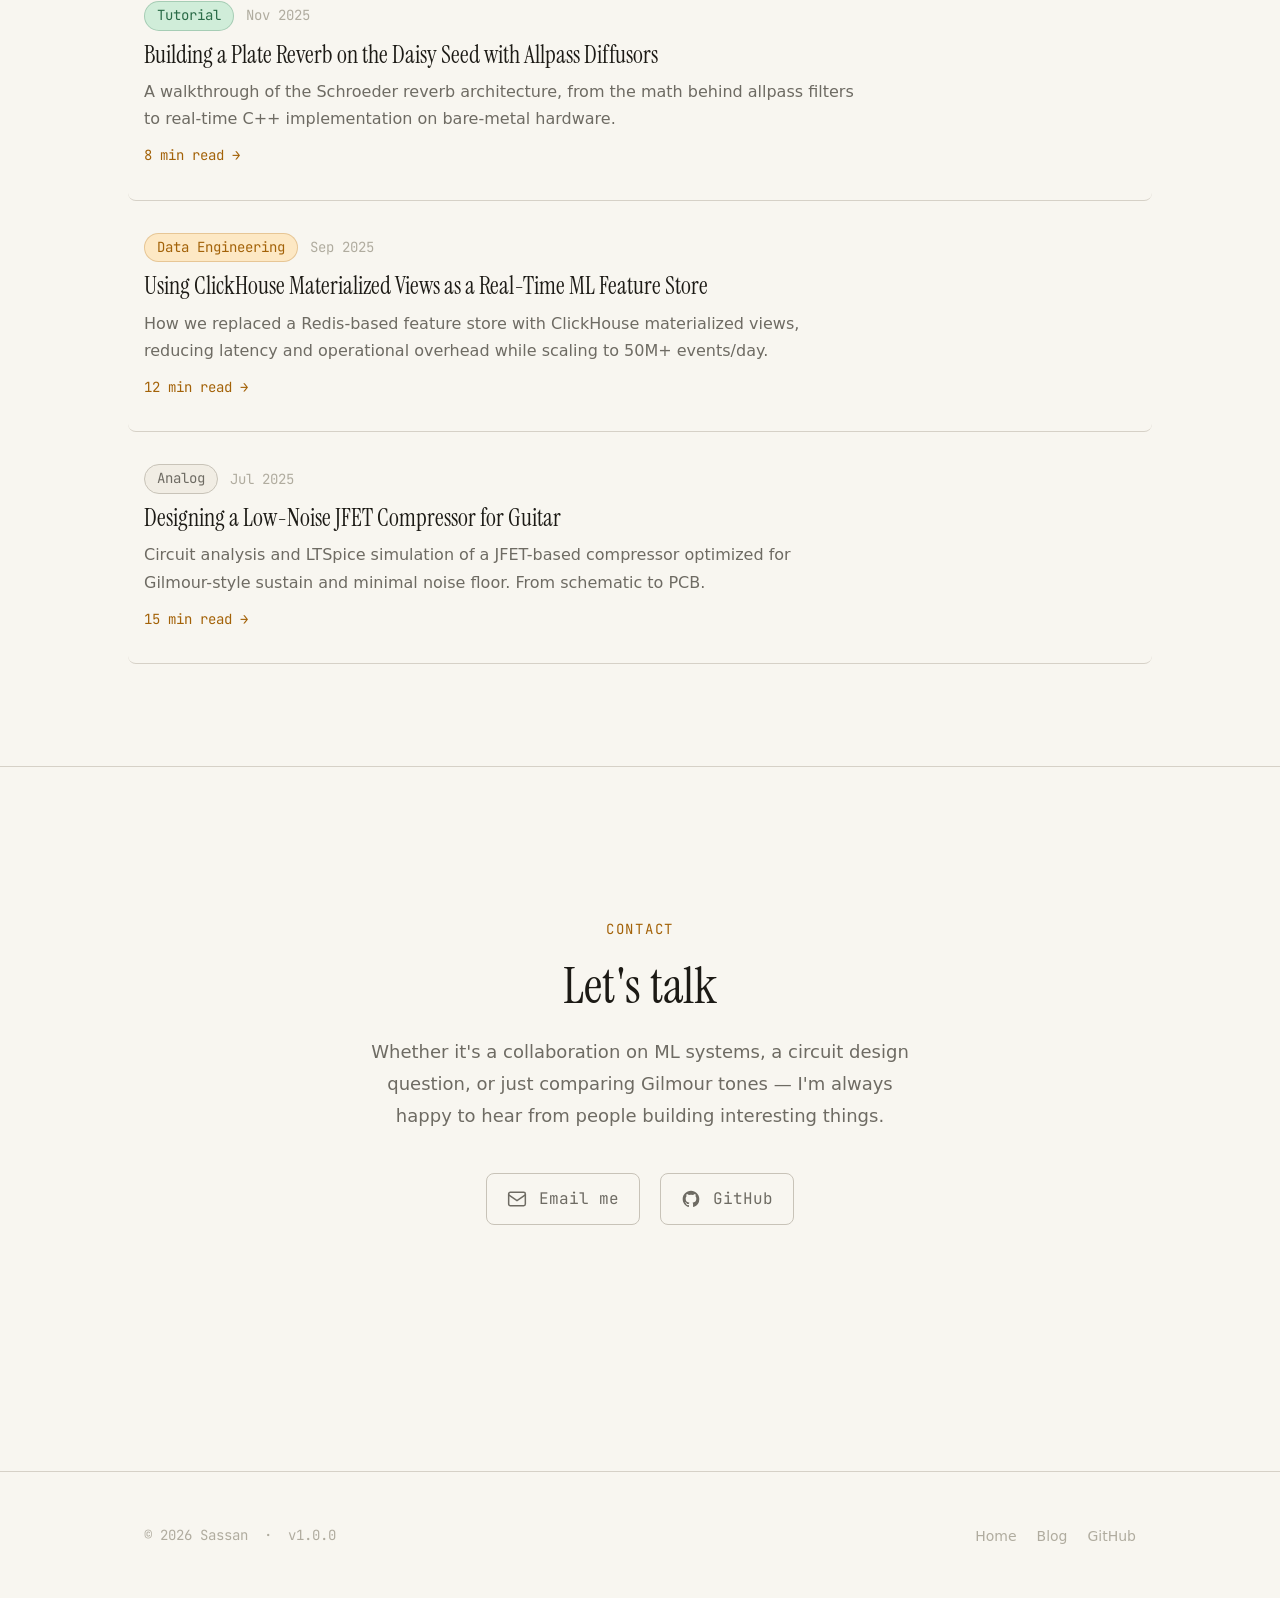
==== commit 0a001858: "Add résumé page with full CV content and PDF download link" ====
--- a/index.html
+++ b/index.html
@@ -56,6 +56,7 @@
           <li><a href="#research">Research</a></li>
           <li><a href="blog/">Blog</a></li>
           <li><a href="publications/">Publications</a></li>
+          <li><a href="resume/">Résumé</a></li>
           <li><a href="#contact">Contact</a></li>
         </ul>
 
